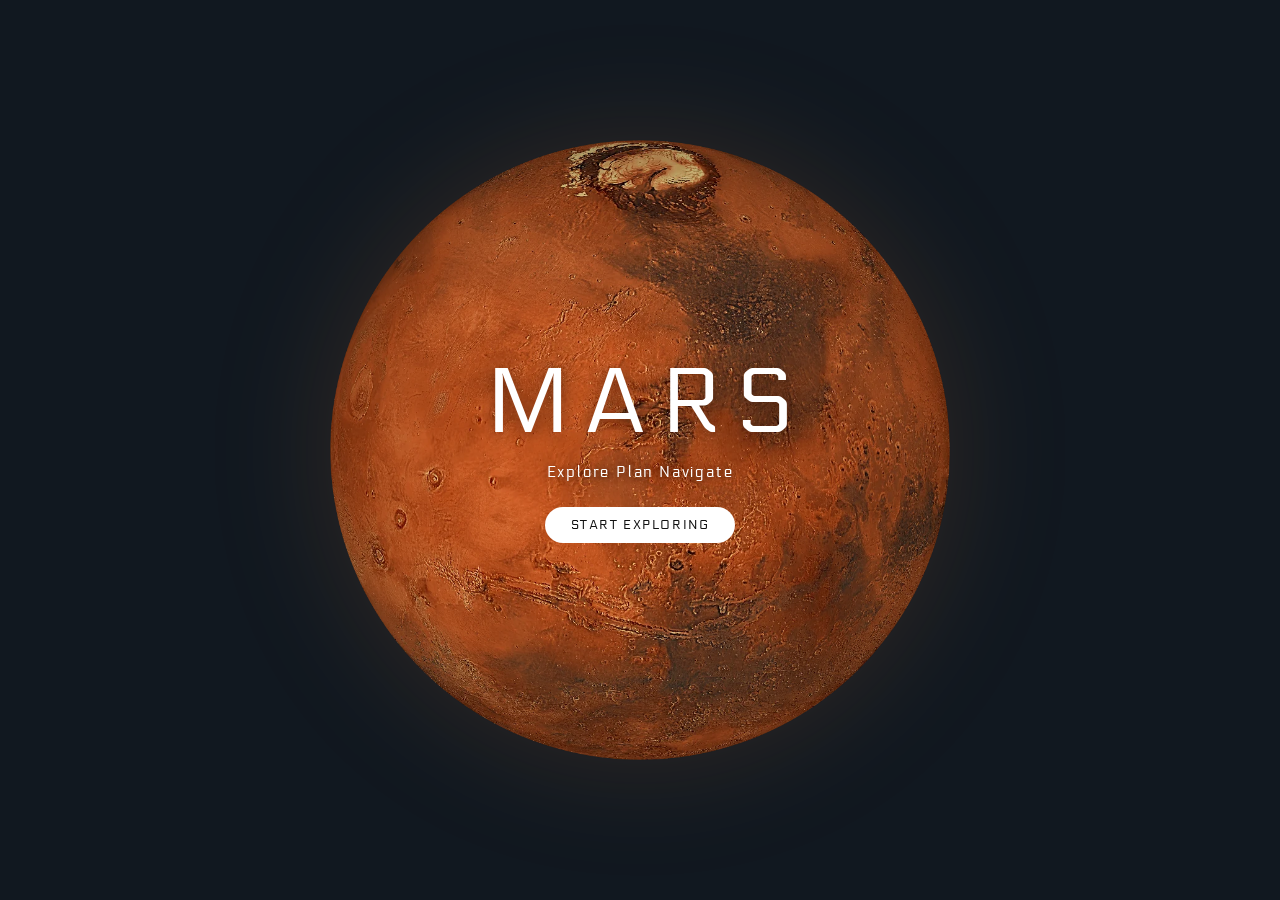
==== frontend/index.html @ 313f5d8d "Merge remote-tracking branch 'origin/main' into aisearch" ====
<!DOCTYPE html>
<html lang="en">
<head>
<meta charset="utf-8" />
<meta name="viewport" content="width=device-width, initial-scale=1" />
<title>Marswalk Planner</title>
<script>window.CESIUM_BASE_URL = "/vendor/Cesium/";</script>
<script src="/vendor/Cesium/Cesium.js"></script>
<script src="/weather_display.js"></script>
<script src="/weather_timeline.js"></script>
<script src="/wind_motion.js"></script>
<script src="/temperature_view.js"></script>
<script src="/mars_lighting.js"></script>
<script src="/mars_sky.js"></script>
<script src="/mars_visibility.js"></script>
<script src="/mars_moons.js"></script>
<script src="/mars_overview.js"></script>
<script src="/route_playback.js"></script>
<script src="/regional_terrain.js"></script>
<script src="/planner_layout.js"></script>
<script src="/game-launch.js" defer></script>
<script src="/juice.js" defer></script>
<script src="/declutter.js" defer></script>
<link href="/vendor/Cesium/Widgets/widgets.css" rel="stylesheet" />
<link href="/map_help.css" rel="stylesheet" />
<link href="/maps_ui.css" rel="stylesheet" />
<link href="/ui_polish.css" rel="stylesheet" />
<link href="/mascot.css" rel="stylesheet" />
<link rel="preconnect" href="https://fonts.googleapis.com" />
<link href="https://fonts.googleapis.com/css2?family=Electrolize&family=Inter:wght@200;300;400;500;600&display=swap" rel="stylesheet" />
<style>
  /* Designers: restyle freely. Everything visual lives in this file. */
  :root { --bg: rgba(18, 12, 10, 0.88); --fg: #f3e7dd; --accent: #e0703a; --muted: #b9a79a; }
  html, body { margin: 0; width: 100%; height: 100%; overflow: hidden; font-family: system-ui, sans-serif; background: #000; }
  body { display: grid; grid-template-columns: min(340px, 35vw) minmax(0, 1fr); }
  #map { grid-area: 1 / 2; min-width: 0; min-height: 0; overflow: hidden; position: relative; }
  #marsSun { position: absolute; top: 0; left: 0; z-index: 1; width: clamp(22px, 5vmin, 44px);
             aspect-ratio: 1; border-radius: 50%; pointer-events: none;
             background: radial-gradient(circle, #fffdf2 0 16%, #ffe5a9 21%, #ffb65b80 28%,
                                          #ee75432b 45%, #ba422a00 70%); }
  #panel { grid-area: 1 / 1; min-height: 0; overflow: auto;
           background: var(--bg); color: var(--fg); padding: 14px; font-size: 13px; z-index: 10; }
  h1 { font-size: 17px; margin: 0 0 8px; color: var(--accent); }
  h2 { font-size: 13px; margin: 14px 0 6px; color: var(--muted); text-transform: uppercase; letter-spacing: .05em; }
  label { display: block; margin: 6px 0 2px; }
  select, input[type=range], button { width: 100%; }
  button { margin-top: 6px; padding: 7px; border: 0; border-radius: 6px; background: var(--accent); color: white; cursor: pointer; }
  button.secondary { background: #4a3a33; }
  button.active { outline: 2px solid white; }
  .row { display: flex; gap: 6px; } .row > * { flex: 1; }
  #info, #explain, #warn, #findInfo { white-space: pre-wrap; line-height: 1.4; }
  input[type=text] { width: 100%; box-sizing: border-box; margin-top: 6px; padding: 7px 8px; border-radius: 6px;
                     border: 1px solid #6b5449; background: #2a1f1a; color: var(--fg); font: inherit; }
  input[type=text]:focus { outline: 2px solid var(--accent); border-color: transparent; }
  .row > button.find { flex: 0 0 64px; }
  #findInfo { margin-top: 4px; }
  #matches { margin: 6px 0 0; padding-left: 20px; }
  #matches li { margin: 6px 0; cursor: pointer; line-height: 1.35; }
  #matches li.sel { color: var(--accent); }
  #matches li .small { display: block; white-space: pre-wrap; }
  #warn { color: #ffb08a; }
  #legend { height: 10px; border-radius: 4px; margin-top: 4px; }
  .legend-ticks { display: flex; justify-content: space-between; margin: 3px 0 6px; color: var(--fg); }
  .legend-note, #legendText a { display: block; margin: 3px 0; }
  #legendText a { color: #b9daf0; }
  #layerStatus { color: #ffcaac; margin: 4px 0; }
  #layerStatus:empty, #mapDetail:empty { display: none; }
  #mapDetail { margin: 4px 0; }
  #mapOpacity:disabled { opacity: 0.45; }
  #timeline { margin-top: 12px; }
  #timeline input[type=number] { box-sizing: border-box; width: 100%; }
  #timelineReadout { display: block; margin-top: 8px; color: var(--fg); }
  #timelineMessage { margin: 4px 0; }
  #panel a { color: #b9daf0; }
  #weatherHover { position: absolute; z-index: 5; pointer-events: none; max-width: 210px;
                  padding: 7px 9px; background: #131520ed; color: #fff; font-size: 12px;
                  line-height: 1.45; white-space: pre-line; border: 1px solid #ffffff48; border-radius: 5px; }
  #routePlayback { position: absolute; z-index: 6; bottom: 34px; left: 14px; max-width: calc(100% - 28px);
                   background: var(--bg); color: var(--fg); border: 1px solid #6b5449; border-radius: 8px;
                   padding: 8px 10px; box-sizing: border-box; }
  #routePlayback button { margin: 0 0 4px; min-height: 32px; }
  #routePlayback button:disabled { opacity: .65; cursor: default; }
  #walkerStatus { max-width: 360px; }
  .small { color: var(--muted); font-size: 11px; }
  #routeHover { position: absolute; z-index: 6; pointer-events: none; max-width: 300px; padding: 7px 9px;
                background: #131520f0; color: #fff; font-size: 12px; line-height: 1.45;
                border: 1px solid #e0703a99; border-radius: 5px; }
  #routeHover .title { font-weight: 600; color: #ffb27f; }
  #routeHover .warn { color: #ff9a85; }
  @media (max-width: 600px) {
    body { grid-template-columns: minmax(0, 1fr); grid-template-rows: 55% minmax(0, 1fr); }
    #map { grid-area: 1 / 1; }
    #panel { grid-area: 2 / 1; }
  }

  /* Consumables readout — one block reused by every traveller */
  .cons { margin-top: 8px; }
  .cons-spec { color: var(--muted); font-size: 11px; line-height: 1.4; }
  .crow { margin-top: 9px; }
  .crow .top { display: flex; justify-content: space-between; gap: 8px; align-items: baseline; }
  .crow .nm { color: var(--fg); }
  .crow .val { color: var(--muted); font-variant-numeric: tabular-nums; white-space: nowrap; }
  .crow .val b { color: var(--fg); }
  .bar { height: 7px; border-radius: 4px; background: #3a2c25; overflow: hidden; margin-top: 5px; }
  .bar > i { display: block; height: 100%; border-radius: 4px; width: 0;
             background: linear-gradient(90deg, #8f4526, var(--accent)); transition: width .3s ease; }
  .crow.over .nm, .crow.over .val { color: #ff8f78; }
  .crow.over .bar > i { background: linear-gradient(90deg, #b03a2e, #ff6b52); }
  .cons .bar { position: relative; }
  .cons .bar > .tick { position: absolute; top: 0; bottom: 0; width: 2px; margin-left: -1px; background: var(--fg); opacity: .75; }
  .cons .crow .cons-spec { margin-top: 3px; }
  .cons-foot { display: flex; justify-content: space-between; align-items: center; gap: 8px;
               margin-top: 10px; color: var(--muted); font-size: 11px; }
  .chip { display: inline-block; padding: 2px 7px; border-radius: 999px; background: #4a3a33;
          color: var(--fg); font-size: 11px; white-space: nowrap; }
  .chip.over { background: #6d2b22; color: #ffd9cf; }

  /* Mission planner */
  label.check { display: flex; gap: 6px; align-items: center; } label.check input { width: auto; margin: 0; }
  details > summary { cursor: pointer; color: var(--muted); margin: 14px 0 6px; text-transform: uppercase;
                      font-size: 13px; letter-spacing: .05em; }
  #mResult h3 { font-size: 12px; margin: 12px 0 4px; color: var(--accent); }
  #mResult ul { margin: 2px 0; padding-left: 16px; } #mResult li { margin: 2px 0; }
  table.matrix { width: 100%; border-collapse: collapse; font-size: 11px; }
  table.matrix th, table.matrix td { padding: 3px 4px; border-bottom: 1px solid #3d2f29; text-align: center; }
  table.matrix td:first-child, table.matrix th:first-child { text-align: left; }
  table.matrix th.cand { cursor: pointer; } table.matrix .win { background: rgba(224, 112, 58, .22); }
  table.matrix .sel { outline: 1px solid var(--accent); outline-offset: -1px; }
  table.matrix tr.total td { font-weight: bold; border-bottom: 0; }
  .card { border: 1px solid #3d2f29; border-radius: 6px; padding: 6px 8px; margin: 6px 0; }
  .card summary { cursor: pointer; } .card.sel { border-color: var(--accent); }
  .chip.nasa { background: #2f5d8a; } .ok { color: #8fd18f; } .bad { color: #ff8a7a; }
  #mExplain { line-height: 1.45; white-space: pre-wrap; } #mCompare { white-space: pre-wrap; }
  details.ai { margin: 6px 0; }
  details.ai > summary { cursor: pointer; color: var(--muted); font-size: 11px; text-transform: none;
                         letter-spacing: 0; margin: 4px 0; }
  pre.thinking { max-height: 170px; overflow: auto; white-space: pre-wrap; margin: 4px 0 0; padding: 6px 8px;
                 font: 11px/1.4 ui-monospace, SFMono-Regular, Menlo, monospace; color: var(--muted);
                 background: #1d1512; border-radius: 6px; }
  pre.thinking.answer { color: var(--fg); }
  .live::after { content: " ▍"; animation: blink 1s steps(2) infinite; color: var(--accent); }
  @keyframes blink { 50% { opacity: 0; } }
  #murrayLayers label.check { margin: 3px 0; }
  #murrayLayers .murrayHead { margin: 10px 0 2px; text-transform: uppercase; letter-spacing: .08em; }
  #murrayLayers input[type="radio"] { accent-color: var(--accent); width: 14px; height: 14px; margin: 0 8px 0 0; } #panel a { color: var(--accent); }
  #infoLinks a { display: block; }
  .legendkey span { display: inline-block; width: 10px; height: 10px; border-radius: 2px; margin: 0 3px 0 8px; }

  /* ===== Design (Figma "mars - home page"): landing page + panel restyle. Overrides the styles above. ===== */
  :root { --bg: #1c1d22; --fg: #ebebeb; --accent: #f7943a; --muted: #8e9097; --line: #8e909766;
          --page: #131318; --navy: #111820;
          --ui-font: Electrolize, Inter, system-ui, sans-serif; }   /* the one font for all text */
  html, body { font-family: var(--ui-font); background: var(--page); }
  #panel { background: var(--bg); margin: 12px; padding: 18px 16px; border-radius: 14px;
           font-size: 12px; letter-spacing: .02em; }
  h1 { font-size: 12px; font-weight: 500; color: var(--fg); text-transform: uppercase; letter-spacing: .12em;
       margin: 6px 0 8px; }
  #status { padding-bottom: 12px; margin-bottom: 6px; border-bottom: 1px solid #d9d9d9; line-height: 1.35; }
  h2 { font-size: 12px; font-weight: 500; color: var(--fg); letter-spacing: .1em; margin: 18px 0 6px; }
  label { font-size: 10px; font-weight: 500; text-transform: uppercase; letter-spacing: .1em; color: var(--fg);
          margin: 10px 0 4px; }
  label.check { text-transform: none; letter-spacing: .03em; font-size: 11px; }
  .small { color: var(--muted); font-size: 10.5px; }
  select, input[type=text], input[type=number] {
    box-sizing: border-box; width: 100%; padding: 7px 34px 7px 12px; margin-top: 4px; font: inherit; font-size: 11.5px;
    letter-spacing: .04em; color: var(--fg); background-color: transparent; border: 1px solid var(--line);
    border-radius: 999px; appearance: none; -webkit-appearance: none; }
  input[type=text], input[type=number] { padding-right: 12px; }
  select { background-image: url("data:image/svg+xml,%3Csvg xmlns='http://www.w3.org/2000/svg' width='12' height='10' viewBox='0 0 12 10'%3E%3Cpath d='M1 1l5 8 5-8' fill='none' stroke='%23ebebeb' stroke-width='1.6'/%3E%3C/svg%3E");
           background-repeat: no-repeat; background-position: right 13px center; cursor: pointer; }
  select option, select optgroup { background: var(--bg); color: var(--fg); }
  select:focus, input[type=text]:focus, input[type=number]:focus { outline: none; border-color: var(--accent); }
  button { margin-top: 10px; padding: 9px 12px; border-radius: 7px; background: var(--accent); color: #fff;
           font: inherit; font-size: 11px; font-weight: 500; text-transform: uppercase; letter-spacing: .12em; }
  button:hover { filter: brightness(1.07); }
  button:disabled { opacity: .55; cursor: wait; }
  button.secondary { background: transparent; border: 1px solid var(--line); border-radius: 999px; color: var(--fg); }
  button.secondary:hover { border-color: var(--fg); }
  button.active { outline: 1px solid var(--accent); }
  input[type=range] { -webkit-appearance: none; appearance: none; height: 18px; background: transparent; margin: 6px 0 2px; }
  input[type=range]::-webkit-slider-runnable-track { height: 3px; background: #f2f2f2; border-radius: 2px; }
  input[type=range]::-moz-range-track { height: 3px; background: #f2f2f2; border-radius: 2px; }
  input[type=range]::-webkit-slider-thumb { -webkit-appearance: none; width: 15px; height: 15px; margin-top: -6px;
                                            border-radius: 50%; background: var(--accent); border: 0; }
  input[type=range]::-moz-range-thumb { width: 15px; height: 15px; border-radius: 50%; background: var(--accent); border: 0; }
  input[type=checkbox] { -webkit-appearance: none; appearance: none; width: 15px; height: 15px; flex: 0 0 15px;
                         border: 1.5px solid var(--accent); border-radius: 3px; background: transparent; cursor: pointer;
                         display: inline-grid; place-content: center; }
  input[type=checkbox]:checked { background: var(--accent); }
  input[type=checkbox]:checked::after { content: ""; width: 8px; height: 4px; border: 2px solid #fff; border-top: 0;
                                        border-right: 0; transform: translateY(-1px) rotate(-45deg); }
  details > summary { font-size: 11px; font-weight: 500; color: var(--fg); letter-spacing: .1em; }
  .card { border-color: #ffffff22; border-radius: 10px; } .card.sel { border-color: var(--accent); }
  table.matrix th, table.matrix td { border-bottom-color: #ffffff1a; }
  #mResult h3 { color: var(--accent); font-weight: 500; letter-spacing: .06em; }
  .chip { background: #ffffff1a; }
  #routeHover, #weatherHover { font-family: var(--ui-font); border-radius: 8px; }

  /* The map drawer replaces the older stacked mobile grid. Keep its map in
     the nonzero column when the viewport becomes narrow. */
  body.gm { grid-template-rows: minmax(0, 1fr); }
  body.gm #map { grid-area: 1 / 2; }
  #overviewBar { position: absolute; left: 14px; bottom: 38px; z-index: 4; display: flex;
    flex-wrap: wrap; align-items: center; gap: 8px; max-width: calc(100% - 84px); }
  #overviewToggle { width: auto; margin: 0; border-radius: 999px; padding: 8px 14px; }
  #overviewReadout { max-width: 360px; padding: 5px 8px; border-radius: 6px; color: var(--fg); background: var(--navy); }
  body.touring #overviewBar { display: none; }
  /* landing page */
  #landing { position: fixed; inset: 0; z-index: 1000; background: var(--navy); display: grid; place-items: center;
             transition: opacity .6s ease, visibility .6s; font-family: var(--ui-font); }
  #landing.gone { opacity: 0; visibility: hidden; }
  #landing .globe { position: relative; width: min(72vmin, 620px); aspect-ratio: 1; }
  #landing img { width: 100%; height: 100%; display: block; filter: drop-shadow(0 0 60px #f7943a22); }
  #landing .hero { position: absolute; inset: 0; display: flex; flex-direction: column; align-items: center;
                   justify-content: center; color: #fff; text-align: center; }
  #landing .title { font-family: var(--ui-font); font-size: clamp(44px, 11vmin, 92px); font-weight: 200; letter-spacing: .14em; line-height: 1;
                    margin-left: .14em; text-shadow: 0 2px 18px #0007; }
  #landing .sub { margin: 14px 0 26px; font-size: clamp(11px, 1.7vmin, 15px); letter-spacing: .12em;
                  text-shadow: 0 1px 8px #000a; }
  #landing button { width: auto; margin: 0; padding: 10px 26px; background: #fff; color: #111; border-radius: 999px;
                    font-size: clamp(10px, 1.5vmin, 13px); font-weight: 500; letter-spacing: .12em; }
  #landing button:hover { background: #ffe9d6; }
  /* Electrolize everywhere, also where other files set a font: the panel title, section headers, tour card,
     mascot speech and Play button (the section headers' "V" chevron keeps its own glyph font) */
  body #panel > h1, body #panel .panel-section > summary, body #panel #missionSettings > summary, body #sourcesButton,
  body #tourCard, body .helmut-bubble, body #playFab, body #playFab small { font-family: var(--ui-font); }
  /* form fields don't inherit the page font by default (the search bar, the assistant's message box) */
  input, textarea, select, button, body #marsSearch input { font-family: var(--ui-font); }
  /* a failed plan, on the map (top centre) */
  #planNotice { position: absolute; z-index: 41; top: 64px; left: 50%; transform: translateX(-50%); display: flex;
                align-items: center; gap: 10px; width: max-content; max-width: min(520px, calc(100% - 32px));
                box-sizing: border-box; padding: 9px 10px 9px 14px; border-radius: 10px; font-size: 12px; line-height: 1.35;
                background: #2a1714f0; border: 1px solid #ff6b4a66; color: var(--fg); box-shadow: 0 6px 22px #0006; }
  #planNotice[hidden] { display: none; }
  #planNotice > span { flex: 1 1 auto; min-width: 12em; }
  #planNotice button { width: auto; margin: 0; padding: 5px 10px; font-size: 10.5px; flex: none; }
  #planNotice .x { background: transparent; color: var(--muted); padding: 2px 6px; font-size: 16px; letter-spacing: 0; }
  /* loading progress for an area of Mars (top centre of the map) */
  #areaProgress { position: absolute; z-index: 40; top: 64px; left: 50%; transform: translateX(-50%);
                  width: min(420px, calc(100% - 32px)); box-sizing: border-box; padding: 9px 14px 11px;
                  background: #1c1d22e8; border: 1px solid #ffffff1f; border-radius: 10px; color: var(--fg);
                  font-size: 12px; letter-spacing: .03em; pointer-events: none; box-shadow: 0 6px 22px #0006; }
  #areaProgress[hidden] { display: none; }
  #areaProgress .text { margin-bottom: 7px; white-space: nowrap; overflow: hidden; text-overflow: ellipsis; }
  #areaProgress .track { position: relative; height: 6px; border-radius: 3px; background: #ffffff1f; overflow: hidden; }
  #areaProgress .fill { position: relative; height: 100%; width: 4%; border-radius: 3px; background: var(--accent);
                        transition: width .6s ease; overflow: hidden; }
  #areaProgress .fill::after { content: ""; position: absolute; inset: 0; animation: areaProgressShine 1.3s linear infinite;
                               background: linear-gradient(90deg, transparent, #ffffff66, transparent); }
  #areaProgress.background { padding: 7px 12px 9px; font-size: 11px; color: var(--muted); }
  #areaProgress.background .track { height: 4px; }
  @keyframes areaProgressShine { from { transform: translateX(-100%); } to { transform: translateX(100%); } }
  @media (prefers-reduced-motion: reduce) { #areaProgress .fill { transition: none; } #areaProgress .fill::after { animation: none; } }
  /* Advanced (technical) details: hidden until the A key is pressed */
  body:not(.adv-on) .adv, body:not(.adv-on) .adv-only { display: none !important; }
  .adv { color: var(--muted); }
  span.adv::before { content: " · "; }
  #advHint { margin-top: 18px; opacity: .7; }
  #advToast { position: fixed; left: 50%; bottom: 24px; transform: translateX(-50%); z-index: 50; background: var(--accent);
              color: #1c1d22; font-weight: 600; padding: 8px 16px; border-radius: 999px; font-size: 12px;
              transition: opacity .3s; pointer-events: none; }
  #advToast.hide { opacity: 0; }
  #areaStatus:empty { display: none; }
  ul.notes { list-style: none; padding-left: 0; } ul.notes li { cursor: pointer; margin: 3px 0; }
  ul.notes .dot { display: inline-block; width: 9px; height: 9px; border-radius: 50%; margin-right: 7px; border: 1px solid #fff; } #areaStatus { margin: -4px 0 12px; }
  #landing button:focus { outline: none; } #landing button:focus-visible { outline: 2px solid var(--accent); outline-offset: 3px; }

  /* Clear section handles, using the planner's existing Mars palette and typeface. */
  #panel > h1 { font-size: 20px; font-weight: 600; line-height: 1.3; letter-spacing: .08em;
                margin: 0 0 18px; padding: 13px 12px; border: 1px solid #79513a;
                border-left: 4px solid var(--accent); border-radius: 10px;
                background: linear-gradient(120deg, #483126, #2b2424); color: #fff0e3; }
  .panel-section > summary, #missionSettings > summary {
    box-sizing: border-box; display: flex; align-items: center; justify-content: space-between; gap: 12px;
    min-height: 48px; margin: 12px 0 8px; padding: 12px; list-style: none;
    font-size: 13px; font-weight: 600; line-height: 1.45; letter-spacing: .06em;
    color: #fff0e3; background: #493329; border: 1px solid #79513a; border-radius: 8px;
  }
  .panel-section > summary::-webkit-details-marker, #missionSettings > summary::-webkit-details-marker { display: none; }
  .panel-section > summary::after, #missionSettings > summary::after {
    content: "+"; flex: 0 0 18px; font-size: 22px; font-weight: 400; line-height: 1; text-align: center;
  }
  .panel-section[open] > summary::after, #missionSettings[open] > summary::after { content: "−"; }
  .panel-section[open] > summary, #missionSettings[open] > summary { background: #563a2b; border-color: var(--accent); }
  .panel-section > summary:hover, #missionSettings > summary:hover { background: #624431; }
  .panel-section > summary:focus-visible, #missionSettings > summary:focus-visible {
    outline: 2px solid var(--accent); outline-offset: 3px;
  }
  #panel > .panel-section[open] > summary { position: sticky; top: -18px; z-index: 2; }
</style>
</head>
<body>
<div id="landing" role="dialog" aria-label="Mars">
  <div class="globe">
    <img src="mars-disk.webp" alt="Mars, seen from space (NASA Viking colour mosaic)" />
    <div class="hero">
      <div class="title">MARS</div>
      <div class="sub">Explore Plan Navigate</div>
      <button id="startExploring" type="button">Start exploring</button>
    </div>
  </div>
</div>
<div id="map">
  <div id="marsSun" aria-hidden="true" hidden></div>
  <div id="overviewBar"><button id="overviewToggle" class="secondary" type="button" aria-pressed="false">Play overview</button><span id="overviewReadout" class="small"></span></div>
  <div id="weatherHover" aria-hidden="true" hidden></div>
  <div id="routePlayback" hidden>
    <button id="playRoute" type="button">Play route</button>
    <button id="walkerView" type="button" class="secondary" title="Stand on the ground at eye height along this route">Walker's view</button>
    <span id="walkerNav" hidden>
      <button id="walkerPrev" type="button" class="secondary" aria-label="Previous stop">◀ Back</button>
      <button id="walkerNext" type="button" class="secondary" aria-label="Next stop">Next ▶</button>
      <button id="walkerExit" type="button" class="secondary">Exit view</button>
    </span>
    <div class="small" id="routePlaybackStatus" role="status"></div>
    <div class="small" id="walkerStatus" role="status"></div>
  </div>
  <div id="routeHover" aria-hidden="true" hidden></div>
</div>
<div id="advToast" class="hide" aria-live="polite"></div>
<div id="panel">
  <h1>Mars Walk Planner</h1>
  <div class="small adv" id="status">Connecting to back end…</div>

  <label id="regionPicker">Region <select id="region" aria-describedby="regionHint"></select></label>
  <p class="small" id="regionHint">Choose a region to fly to its topographic map. Use 3D view or right-drag to explore its measured terrain.</p>
  <div class="small" id="areaStatus"></div>
  <button id="region3dView" class="secondary" type="button" hidden>View this region in 3D</button>

  <p class="small">Plan a mission, or open Mars global maps to explore. Click the map to inspect a point.</p>
  <div class="row">
    <button id="wholeMars" class="secondary" type="button">Whole Mars</button>
    <button id="zoomRegion" class="secondary" type="button">Zoom to region</button>
  </div>
  <label>Jump to a place <select id="jumpTo"><option value="">Famous places (Murray Lab CTX viewer list)…</option></select></label>

  <details id="missionSetup" class="panel-section" name="workspace" open>
    <summary>Plan a mission</summary>
    <p class="small">Describe what you want to visit. Choose a vehicle and priority, then plan.</p>
  <label for="goal">Goal</label>
  <input id="goal" type="text" placeholder="e.g. sample clay where water once flowed" autocomplete="off" />
  <div class="row">
    <label>Vehicle <select id="mVehicle"></select></label>
    <label>Priority <select id="mPriority"></select></label>
  </div>
  <label class="check"><input type="checkbox" id="greenOnly" /> Stick to green rover-verified tracks</label>
  <button id="runMission">Plan mission</button>
  <details id="manual" class="panel-section"><summary>Manual planning (one route)</summary>
  <h2>Conditions</h2>
  <label>Who is travelling <select id="vehicle"></select></label>
  <label>EVA budget (hours): <b id="budgetVal"></b></label>
  <input type="range" id="budget" min="1" max="12" step="0.5" value="4" />

  <h2>Plan a walk</h2>
  <div class="row">
    <button id="setBase" class="secondary">Set base</button>
    <button id="setTarget" class="secondary">Set target</button>
  </div>
  <label for="query">…or describe the target</label>
  <div class="row">
    <input id="query" type="text" placeholder="e.g. valley with clay" autocomplete="off" />
    <button id="find" class="find">Find</button>
  </div>
  <div id="findInfo" class="small"></div>
  <ol id="matches"></ol>
  <select id="targets"><option value="">…or pick a science target</option></select>
  <button id="plan">Plan route</button>
  <div id="warn"></div>
  <p class="small"><a id="gearLink" href="kit.html" target="_blank" rel="noopener">Gear for this route</a></p>

  <h2>Consumables</h2>
  <div id="consumes" class="cons small"></div>

  <div id="explain"></div>
  </details>
  </details>
  <div id="mStatus" class="small" role="status"></div>
  <details id="missionResults" class="panel-section" name="workspace" hidden>
    <summary>Mission results</summary>
    <div id="mResult"></div>
  </details>

  <details id="conditionsPanel" class="panel-section">
    <summary>Time, season &amp; lighting</summary>
    <p class="small">Shared by mission planning, weather layers and globe lighting.</p>
  <label for="ls">Season: <b id="lsVal"></b></label>
  <input type="range" id="ls" min="0" max="360" step="0.1" value="90" />
  <label for="hour">Local solar time: <b id="hourVal"></b></label>
  <input type="range" id="hour" min="0" max="24" step="0.25" value="11" />
  <label class="check"><input type="checkbox" id="globeLighting" checked aria-describedby="lightingNote" /> Sunlight and atmosphere</label>
  <div class="small" id="lightingNote">Move your mouse over the night side to reveal the map. The opening overview uses its UTC clock; editing these planning controls restores the selected region’s solar time.</div>
  <label class="check"><input type="checkbox" id="showStars" checked /> Star background</label>
  <details id="moonControls">
    <summary>Phobos &amp; Deimos</summary>
    <label class="check"><input type="checkbox" id="showMoons" checked /> Show Mars's moons</label>
    <button id="moonSystemView" type="button" class="secondary">Mars and moons</button>
    <div class="row"><button id="moonPhobos" type="button" class="secondary" disabled>View Phobos</button><button id="moonDeimos" type="button" class="secondary" disabled>View Deimos</button></div>
    <label for="moonDate">Moon time (UTC)</label>
    <input id="moonDate" type="datetime-local" step="1" min="1995-01-02T00:00:00" max="2049-12-30T23:59:59" required />
    <div class="row"><button id="moonApply" type="button" class="secondary">Set moon time</button><button id="moonNow" type="button" class="secondary">Now</button></div>
    <label for="moonSpeed">Orbit playback</label>
    <select id="moonSpeed"><option value="0">Paused</option><option value="1" selected>Real time (1×)</option><option value="60">60× faster</option><option value="600">600× faster</option><option value="3600">3,600× (one hour per second)</option></select>
    <div id="moonReadout" class="small"></div>
    <p class="small" id="moonSyncNote">Time/season edits match the nearest season to the moon UTC date and local solar time at the region center. Distances and sizes stay to scale.</p>
    <div id="moonStatus" class="small" role="status"></div>
    <button id="moonRetry" type="button" class="secondary">Retry moon data</button>
  </details>
  <label class="check"><input type="checkbox" id="showDustHaze" aria-describedby="dustHazeNote" /> Seasonal dust haze</label>
  <div class="small" id="dustHazeNote">Illustrative haze from seasonal dust data at the view center. It does not locate individual clouds or show live storms.</div>
  <div class="small" id="dustHazeStatus" role="status" hidden></div>
  </details>

  <details id="globalMaps" class="panel-section" name="workspace">
    <summary>Mars global maps</summary>
    <p class="small">Choose one planet-wide view. Add names, rover tracks and photo outlines below.</p>
    <label for="globalLayer">Map view (choose one)</label>
    <select id="globalLayer"><option value="">The planner's own map</option></select>
    <div id="terrainDisplayControls" hidden>
      <label for="terrainScale">Terrain height: <b id="terrainScaleValue">2.7× (enhanced)</b></label>
      <input id="terrainScale" type="range" min="1" max="8" step="0.1" value="2.7" aria-describedby="terrainScaleNote" />
      <div class="small" id="terrainScaleNote">Display exaggeration only. 1× shows true proportions; measured heights and planning calculations stay unchanged.</div>
      <div class="row"><button id="terrainAngledView" class="secondary" type="button">Angled terrain view</button>
        <button id="terrainTrueScale" class="secondary" type="button">True scale (1×)</button></div>
      <button id="terrainJezero" class="secondary" type="button">Explore Jezero in 3D</button>
      <button id="terrainReload" class="secondary" type="button">Reload terrain detail</button>
      <div class="small" id="terrainResolutionNote"></div>
      <div class="small" id="terrainLocationNote"></div>
      <div class="small" id="terrainStreamingStatus" role="status" hidden></div>
    </div>
  <div id="radiationControls" hidden>
    <label for="radiationSolar">Solar activity scenario</label>
    <select id="radiationSolar">
      <option value="400">Solar minimum (higher GCR)</option>
      <option value="700" selected>Intermediate solar activity</option>
      <option value="1000">Solar maximum (lower GCR)</option>
    </select>
    <label for="radiationScale">Color scale</label>
    <select id="radiationScale">
      <option value="spatial" selected>Show spatial differences</option>
      <option value="shared">Compare solar scenarios</option>
    </select>
    <div class="small">Fixed solar scenarios; season and hour change modeled atmospheric pressure.</div>
  </div>
  <button id="pauseWind" class="secondary" type="button" hidden>Pause wind motion</button>
  <details id="timeline" hidden aria-label="Weather timeline">
    <summary>Weather timeline</summary>
    <div class="small" id="timelineNote"></div>
    <div class="row">
      <label>Start sol <input id="startSol" type="number" step="1" required></label>
      <label>End sol <input id="endSol" type="number" step="1" required></label>
    </div>
    <button id="playTimeline" class="secondary" type="button">Play timeline</button>
    <!-- the season slider in the Mission section is the only one; weather_timeline.js still drives these -->
    <label id="timelineReadout" for="timelinePosition" style="display:none">Timeline position</label>
    <input id="timelinePosition" type="range" step="1" style="display:none">
    <div class="small" id="timelineMessage" role="status"></div>
  </details>
    <div id="murrayLayers"></div>
    <div class="small" id="murrayInfo" role="status"></div>
  </details>

  <details id="regionalMaps" class="panel-section" name="workspace">
    <summary>Regional map tools</summary>
    <p class="small">Inspect the selected area's terrain, minerals and route conditions.</p>
    <label for="regionalLayer">Regional data layer</label>
    <select id="regionalLayer"><option value="">No regional data layer</option></select>
  <h2>Sharp photos &amp; 3D terrain</h2>
  <p class="small">Photo boxes can overlay any map. Select Topographic map for measured 3D terrain, then right-drag to tilt. Zoom loads finer available survey tiles.</p>
  <div class="row">
    <button id="boxBtn" class="secondary" type="button">Box a sharp area</button>
    <button id="clearBox" class="secondary" type="button">Clear</button>
  </div>
  <div class="small" id="boxInfo">Click "Box a sharp area", then click two corners on the map.</div>
  <div class="small" id="sharpTerrainStatus" role="status" hidden></div>
  <button id="sharpTerrainRetry" class="secondary" type="button" hidden>Retry 3D terrain</button>
  <div id="sharpTerrainDisplayControls" hidden>
    <label for="sharpTerrainScale">Terrain height: <b id="sharpTerrainScaleValue">2.7× (enhanced)</b></label>
    <input id="sharpTerrainScale" type="range" min="1" max="8" step="0.1" value="2.7" aria-describedby="sharpTerrainScaleNote" />
    <div class="small" id="sharpTerrainScaleNote">Display exaggeration only. Measured heights and planning values stay unchanged.</div>
    <div class="row"><button id="sharpTerrainAngledView" class="secondary" type="button">Angled terrain view</button>
      <button id="sharpTerrainTrueScale" class="secondary" type="button">True scale (1×)</button></div>
    <div class="small" id="sharpTerrainResolutionNote"></div>
    <button id="sharpTerrainReload" class="secondary" type="button">Reload terrain detail</button>
    <div class="small" id="sharpTerrainStreamingStatus" role="status" hidden></div>
  </div>

  <label class="check"><input type="checkbox" id="showTracks" /> Show rover tracks</label>
  <div id="trackInfo" class="small"></div>

  </details>
  <select id="layer" hidden aria-label="Active analysis layer">
    <option value="">(none)</option>
    <option value="suitability">★ Mission suitability (safety + science + shielding)</option>
    <option value="imagery">CTX image (6 m, sharp)</option>
    <option value="slope">Slope</option>
    <option value="firmness">Ground firmness (thermal inertia + night IR)</option>
    <option value="thermal_inertia">Thermal inertia (THEMIS)</option>
    <option value="cost">Travel cost</option>
    <option value="illumination">Sunlight on slopes</option>
    <option value="temperature">Regional simulated surface temperature</option>
    <optgroup id="globalWeather" label="Global weather">
      <option value="global_temperature">Global simulated surface temperature</option>
      <option value="air_temperature">Near-surface air temperature</option>
      <option value="surface_pressure">Surface pressure</option>
      <option value="wind_speed">Near-surface wind speed</option>
      <option value="wind_direction">Near-surface wind arrows</option>
      <option value="dust_opacity">Atmospheric dust optical depth</option>
      <option value="radiation_dose">Radiation · modeled GCR effective dose</option>
    </optgroup>
    <option value="shelter">Minutes to shelter</option>
    <option value="elevation">Elevation (topography)</option>
    <option value="science">Science targets (CRISM minerals)</option>
    <option value="minerals">CRISM dominant mineral (class map)</option>
    <option value="air_column_vs_gale">Radiation shielding (air column)</option>
    <option value="albedo">Albedo (brightness)</option>
    <optgroup id="mineralLayers" label="Minerals (CRISM)"></optgroup>
  </select>

  <details id="mapKey" class="panel-section" hidden open>
    <summary>Map key &amp; opacity</summary>
  <div id="legend" hidden></div><div class="small" id="legendText"></div>
  <div id="mapDetail" class="small" role="status"></div>
  <label for="mapOpacity">Overlay opacity <output id="opacityValue" for="mapOpacity">100%</output></label>
  <input id="mapOpacity" type="range" min="0" max="100" value="100" step="5" disabled>
  <div class="small" id="layerStatus" role="status"></div>
  <button id="retryLayer" class="secondary" type="button" hidden>Retry layer</button>

  </details>

  <details id="pointDetails" class="panel-section" name="workspace">
    <summary>Inspect a map point</summary>
    <div id="info" class="small">Click the map to see what's there.</div>
  </details>
  <div id="advHint" class="small">Press A for technical details.</div>

  <button id="sourcesButton" class="secondary" type="button" aria-expanded="false" aria-controls="sourcesPanel">Sources &amp; model information</button>
  <div id="sourcesPanel" class="small" hidden>
    <h2>Data sources</h2>
    <p><a href="/api/moons/sources" target="_blank" rel="noopener">Mars moons: NASA models, JPL ephemerides and method</a>. NASA/JPL-Caltech texture colors are preserved. Model orientation and lighting are illustrative; this is not a moon-phase or eclipse predictor.</p>
    <p><a href="/api/weather/sources" target="_blank" rel="noopener">Weather data and source inventory</a></p>
    <p><a href="/api/radiation/method" target="_blank" rel="noopener">Radiation method, assumptions and sources</a></p>
    <p><a href="https://murray-lab.caltech.edu/CTX/V01/SceneView/MurrayLabCTXmosaic.html" target="_blank" rel="noopener">Murray Lab CTX viewer and global map catalogue</a></p>
    <p><a href="https://astrogeology.usgs.gov/search/map/mars_2020_science_investigation_ctx_dem_mosaic" target="_blank" rel="noopener">USGS / NASA-JPL Mars 2020 Jezero elevation survey (20 m)</a> · <a href="/api/terrain/jezero" target="_blank" rel="noopener">Local coverage and processing details</a></p>
    <p><a href="https://stac.astrogeology.usgs.gov/docs/data/mars/ctxdtms/" target="_blank" rel="noopener">USGS Mars CTX stereo elevation catalog</a> · <a href="https://hrscteam.dlr.de/public/data/regionaldtms.php" target="_blank" rel="noopener">ESA/DLR HRSC quadrangle elevation mosaics</a> · <a href="/api/terrain/detail" target="_blank" rel="noopener">Available terrain coverage and limitations</a></p>
    <p><a href="https://svs.gsfc.nasa.gov/3572/" target="_blank" rel="noopener">NASA Tycho/Hipparcos star atlas</a>, bundled with Cesium. Decorative orientation; not a sky-navigation chart. <a href="https://www-mars.lmd.jussieu.fr/mars/dust_scenarios/index.html" target="_blank" rel="noopener">LMD seasonal dust climatology</a> supplies optional illustrative haze, not observed clouds.</p>
    <div id="layerSources"></div>
    <h2>Global map credits</h2>
    <ul id="mapSources"></ul>
    <div id="missionSources"></div>
    <h2>Imagery at the clicked point</h2>
    <div id="pointSourceLocation">Click the map with photo tile grids or close-up photo footprints enabled to find image downloads.</div>
    <div id="infoLinks"></div>
  </div>
</div>

<script>
// ------------------------------------------------------------ settings ----
const API = "";                       // same server. If the front end is hosted elsewhere: "http://localhost:8000"
const ION_TOKEN = "";                 // optional: Cesium ion token for the Cesium Mars 3D tileset
const CESIUM_MARS_ASSET_ID = null;    // optional: asset id of "Cesium Mars" from your ion Asset Depot
// NASA Trek tiles are fetched through our back end (Trek does not allow direct browser access)
const TREK = API + "/tiles/Mars_Viking_MDIM21_ClrMosaic_global_232m";

if (!window.Cesium) {
  document.getElementById("status").textContent = "The globe renderer could not load. Refresh this page.";
  throw new Error("CesiumJS did not load");
}
const MARS = Cesium.Ellipsoid.MARS;
Cesium.Ellipsoid.default = MARS;
const $ = (id) => document.getElementById(id);
const plannerLayout = createPlannerLayout();

const marsTiles = new Cesium.UrlTemplateImageryProvider({
  url: TREK + "/{z}/{y}/{x}.jpg",
  tilingScheme: new Cesium.GeographicTilingScheme({ ellipsoid: MARS }),
  maximumLevel: 7, credit: "NASA/JPL Mars Trek, Viking MDIM 2.1",
});
marsTiles.errorEvent.addEventListener(error => { error.retry = false; });
const baseMap = Cesium.ImageryLayer.fromProviderAsync(
  Cesium.SingleTileImageryProvider.fromUrl("/viking-mdim.jpg", {
    ellipsoid: MARS, credit: "NASA/JPL Mars Trek, Viking MDIM 2.1",
  })
);
const viewer = new Cesium.Viewer("map", {
  globe: new Cesium.Globe(MARS),
  skyAtmosphere: new Cesium.SkyAtmosphere(MARS),
  skyBox: false,
  baseLayer: baseMap,
  baseLayerPicker: false, geocoder: false, timeline: false, animation: false,
  sceneModePicker: false, homeButton: false, navigationHelpButton: false, infoBox: false, selectionIndicator: false,
  useBrowserRecommendedResolution: false,   // high-DPI: see applyPixelRatio
});
const trekLayer = viewer.imageryLayers.addImageryProvider(marsTiles);
// Stream only visible tiles, refining the measured terrain and photos as they
// occupy more screen pixels. Height amplification is a labeled display setting;
// providers and planning calculations always retain the original measured values.
// High-DPI screens: by default Cesium draws at CSS-pixel resolution and the browser stretches the picture, so
// a Retina screen shows a soft map. Draw at the screen's real pixel density (capped at 2x to keep frame rates
// up), and load terrain and photos detailed enough for those pixels: Cesium measures tile detail in CSS pixels.
const MAX_PIXEL_RATIO = 2;
function applyPixelRatio() {
  const dpr = window.devicePixelRatio || 1, ratio = Math.min(MAX_PIXEL_RATIO, dpr);
  viewer.resolutionScale = ratio / dpr;
  viewer.scene.globe.maximumScreenSpaceError = 1 / Math.max(1, ratio);
}
applyPixelRatio();
// the ratio changes when the window moves to another screen or the page is zoomed
(function watchPixelRatio() {
  matchMedia(`(resolution: ${window.devicePixelRatio}dppx)`).addEventListener("change", () => {
    applyPixelRatio(); watchPixelRatio();
  }, { once: true });
})();
viewer.scene.globe.tileCacheSize = 256;
let terrainScale = 2.7;
viewer.scene.verticalExaggeration = terrainScale;
viewer.scene.verticalExaggerationRelativeHeight = 0;
const cameraControls = viewer.scene.screenSpaceCameraController;
cameraControls.tiltEventTypes = [Cesium.CameraEventType.RIGHT_DRAG, Cesium.CameraEventType.MIDDLE_DRAG,
  Cesium.CameraEventType.PINCH,
  { eventType: Cesium.CameraEventType.LEFT_DRAG, modifier: Cesium.KeyboardEventModifier.CTRL },
  { eventType: Cesium.CameraEventType.RIGHT_DRAG, modifier: Cesium.KeyboardEventModifier.CTRL }];
cameraControls.zoomEventTypes = [Cesium.CameraEventType.WHEEL, Cesium.CameraEventType.PINCH];
cameraControls.maximumTiltAngle = Math.PI / 2;
cameraControls.enableCollisionDetection = true;
cameraControls.enableTilt = false; // Only the topographic map permits an angled camera.
cameraControls.enableLook = false;
viewer.scene.canvas.addEventListener("contextmenu", event => event.preventDefault());
if (viewer.scene.sun) viewer.scene.sun.show = false;
if (viewer.scene.moon) viewer.scene.moon.show = false;
viewer.scene.backgroundColor = Cesium.Color.BLACK;
viewer.scene.globe.baseColor = Cesium.Color.fromCssColorString("#171b21");
const globeLighting = createMarsLighting(viewer, MARS, $("marsSun"));
let marsSky = null;
let marsOverview = null;
const routePlayback = createRoutePlayback({ viewer, ellipsoid: MARS, controls: {
  panel: $("routePlayback"), button: $("playRoute"), status: $("routePlaybackStatus"),
  walk: $("walkerView"), walkNav: $("walkerNav"), walkPrev: $("walkerPrev"), walkNext: $("walkerNext"),
  walkExit: $("walkerExit"), walkStatus: $("walkerStatus"),
  beforeWalk: async () => {
    if (!await selectTopographicMap(() => routePlayback.walking())) throw new Error("View changed.");
    const selected = murray.state.terrain;
    if (selected?.loading) await selected.loading;
    if (!topographicSelected() || viewer.terrainProvider === flatTerrain) throw new Error("Topographic terrain is unavailable.");
    return { provider: viewer.terrainProvider };
  },
} });
$("globeLighting").onchange = () => {
  globeLighting.setEnabled($("globeLighting").checked);
  marsSky?.refresh();
};
globeLighting.setEnabled($("globeLighting").checked);

// Black-and-white CTX photos inside a region. Explicitly drawn areas stay pinned
// until Clear; automatic regional previews can still fade out at globe distance.
let ctxLayer = null, boxEntity = null, sharpBox = null, sharpBoxPinned = false;
function syncSharpBoxOrder() {
  if (sharpBoxPinned && ctxLayer && viewer.imageryLayers.contains(ctxLayer)) {
    viewer.imageryLayers.raiseToTop(ctxLayer);
  }
}
function mapTileUrl(url) { return url.startsWith("/") ? API + url : url; }
// Later weather detail tiles must not cover a deliberately pinned photo area.
viewer.imageryLayers.layerAdded.addEventListener(() => queueMicrotask(syncSharpBoxOrder));
function setSharpBox(r, { persistent = false } = {}) { // degrees; east < west crosses the dateline
  if (r && sharpBoxPinned && !persistent) return; // region loads cannot replace the user's box
  if (ctxLayer) { viewer.imageryLayers.remove(ctxLayer, true); ctxLayer = null; }
  if (boxEntity) { viewer.entities.remove(boxEntity); boxEntity = null; }
  sharpBox = r;
  sharpBoxPinned = !!r && persistent;
  if (!r) { applyGlobalMap(); return; }
  const rect = Cesium.Rectangle.fromDegrees(r.west, r.south, r.east, r.north);
  // Murray Lab CTX photos, validated by our tile proxy and clipped to the box.
  const ctxDef = murray.defs.find((d) => d.id === "ctx");
  ctxLayer = viewer.imageryLayers.addImageryProvider(new Cesium.UrlTemplateImageryProvider({
    url: mapTileUrl(ctxDef ? ctxDef.url : "/murray/ctx/{z}/{y}/{x}"),
    tilingScheme: new Cesium.GeographicTilingScheme({ ellipsoid: MARS }),
    tileWidth: 512, tileHeight: 512, maximumLevel: ctxDef ? ctxDef.max_level : 12, rectangle: rect,
    credit: ctxDef ? ctxDef.credit : "Imagery: NASA, JPL, MSSS, Caltech/Murray Lab, Esri",
  }));                                              // above every background map...
  const sharpLayer = ctxLayer;
  sharpLayer.imageryProvider.errorEvent.addEventListener(error => {
    const current = ctxLayer === sharpLayer;
    error.retry = current && error.timesRetried === 0; // one bounded retry for a transient image failure
    if (current && sharpBoxPinned && !error.retry) $("boxInfo").textContent = "Some sharp-area photos could not load. Redraw the area to retry. Terrain remains available independently.";
  });
  for (const l of overlay) if (viewer.imageryLayers.contains(l)) viewer.imageryLayers.raiseToTop(l);   // ...below data
  boxEntity = viewer.entities.add({ polyline: {
    positions: Cesium.Cartesian3.fromDegreesArray([r.west, r.south, r.east, r.south, r.east, r.north,
      r.west, r.north, r.west, r.south], MARS),
    width: 1.5, material: Cesium.Color.ORANGE.withAlpha(0.8), clampToGround: true,
    arcType: Cesium.ArcType.RHUMB } });
  applyGlobalMap();
  fadePhoto();
  viewer.scene.requestRender();
}
const USE_GLOBAL_CTX = true;   // false = only the regional Jezero photo

// ------------------------------------------------- hi-res photo base ----
let photoLayer = null;
async function loadHiresPhoto(region) {
  const coll = tileset ? tileset.imageryLayers : viewer.imageryLayers;
  if (photoLayer) { coll.remove(photoLayer, true); photoLayer = null; }
  try {
    const m = await api(`/api/imagery/${region}`);
    if (!m.available) return;
    const provider = await Cesium.SingleTileImageryProvider.fromUrl(API + m.url, {
      rectangle: Cesium.Rectangle.fromDegrees(m.west, m.south, m.east, m.north) });
    photoLayer = new Cesium.ImageryLayer(provider);
    coll.add(photoLayer, 1);                      // just above the global Viking map, below data layers
    syncBasemapVisibility();
    fadePhoto();
    $("status").textContent += `  ·  photo: ${m.meters_per_px} m/px (${m.source})`;
  } catch (e) { console.warn("hi-res photo", e); }
}

// Automatic region previews fade with distance; a drawn box never fades away.
const PHOTO_FULL_KM = 120, PHOTO_HIDDEN_KM = 600;
function fadePhoto() {
  const km = viewer.camera.positionCartographic.height / 1000;
  const t = Math.max(0, Math.min(1, (PHOTO_HIDDEN_KM - km) / (PHOTO_HIDDEN_KM - PHOTO_FULL_KM)));
  if (photoLayer) photoLayer.alpha = t;
  const alpha = sharpBoxPinned ? 1 : t;
  if (ctxLayer && ctxLayer.alpha !== alpha) { ctxLayer.alpha = alpha; viewer.scene.requestRender(); }
}
viewer.camera.percentageChanged = 0.05;
viewer.camera.changed.addEventListener(fadePhoto);
viewer.camera.moveEnd.addEventListener(fadePhoto);

let tileset = null;
(async () => {
  if (ION_TOKEN && CESIUM_MARS_ASSET_ID) {
    Cesium.Ion.defaultAccessToken = ION_TOKEN;
    tileset = await Cesium.Cesium3DTileset.fromIonAssetId(CESIUM_MARS_ASSET_ID);
    viewer.scene.primitives.add(tileset);
    viewer.scene.globe.show = false;
  }
})();

// ---------------------------------------------------------------- state ----
let regions = [], current = null, overlay = [], mode = null;
let base = null, target = null, layerRequest = 0;
let layerLoad = null, displayedLayer = "";
let timeline = null, shownConditions = null, shownResponse = null;
let hoverPoint = null, hoverTimer, hoverLoad, hoverVersion = 0;
let windPaused = matchMedia("(prefers-reduced-motion: reduce)").matches;
let pointRequest = 0;
marsSky = createMarsSky({ viewer, ellipsoid: MARS, api: API,
  getConditions: conditions, getLocation: viewCenter,
  onStatus: text => {
    $("dustHazeStatus").textContent = text;
    $("dustHazeStatus").hidden = !text;
  },
});
$("showStars").onchange = () => marsSky.setStarsEnabled($("showStars").checked);
$("showDustHaze").onchange = () => marsSky.setDustEnabled($("showDustHaze").checked);
const marsMoons = createMarsMoons({ viewer, ellipsoid: MARS, api: API, controls: {
  enabled: $("showMoons"), date: $("moonDate"), speed: $("moonSpeed"), readout: $("moonReadout"), status: $("moonStatus"), syncNote: $("moonSyncNote"),
  system: $("moonSystemView"), phobos: $("moonPhobos"), deimos: $("moonDeimos"), apply: $("moonApply"), now: $("moonNow"), retry: $("moonRetry"),
} });
for (const id of ["region", "jumpTo", "globalLayer", "regionalLayer"]) $(id).addEventListener("change", () => marsMoons.stopTracking(), true);
$("wholeMars").addEventListener("click", () => marsMoons.stopTracking(), true);
const marks = viewer.entities;
// Map labels are drawn onto the 3D canvas, so they don't follow the page's CSS font. They use Electrolize too;
// labels drawn before the web font arrives are redrawn once it has (under a new font string, so Cesium doesn't
// reuse the fallback glyphs it already cached).
let mapFontName = "Electrolize, sans-serif", mapFontUsed = false;
function mapFont(px) { mapFontUsed = true; return `${px}px ${mapFontName}`; }
document.fonts.load("12px Electrolize").then(() => {
  if (!mapFontUsed || !document.fonts.check("12px Electrolize")) return;
  const old = mapFontName;
  mapFontName = "Electrolize, Inter, sans-serif";
  const now = Cesium.JulianDate.now();
  const redraw = entity => {
    const font = entity.label?.font?.getValue(now);
    if (typeof font === "string" && font.endsWith(old)) entity.label.font = font.replace(old, mapFontName);
  };
  viewer.entities.values.forEach(redraw);
  for (let i = 0; i < viewer.dataSources.length; i++) viewer.dataSources.get(i).entities.values.forEach(redraw);
  viewer.scene.requestRender();
}).catch(() => {});
const imageLayers = () => tileset ? tileset.imageryLayers : viewer.imageryLayers;
const mapOpacity = () => +$("mapOpacity").value / 100;
const temperatureView = createTemperatureView({
  viewer, ellipsoid: MARS, api, opacity: mapOpacity,
  current: () => displayedLayer === "global_temperature" && overlay.length
    ? { overview: overlay[0], conditions: shownConditions, collection: imageLayers() } : null,
  onChange: (state, step, range) => {
    if (displayedLayer !== "global_temperature") return;
    $("mapDetail").textContent = {
      overview: "0.5° overview · Zoom in for finer TES inputs",
      loading: "Loading finer TES inputs for this view…",
      detail: `${step}° TES detail · This view only`,
      unavailable: "Finer view unavailable · Showing the 0.5° overview",
    }[state];
    if (state !== "loading") {
      const response = state === "detail" ? { ...shownResponse, temperature_range: range, viewport: true } : shownResponse;
      weatherDisplay.renderLegend({ bar: $("legend"), text: $("legendText"), sources: $("layerSources"), name: displayedLayer, response });
      refreshHover();
    }
  },
});

$("mapOpacity").oninput = () => {
  const opacity = mapOpacity();
  $("opacityValue").textContent = $("mapOpacity").value + "%";
  for (const layer of overlay) layer.alpha = opacity;
  temperatureView.setOpacity(opacity);
  const wind = $("map").querySelector(".wind-motion");
  if (wind) wind.style.opacity = opacity;
};
const SPECS = {};        // vehicle -> limits, filled from /api/regions
let lastPlan = null;     // stats from the last plan; null = nothing current to show
let replanHint = "";
let planRequest = 0, planBusy = false;

function conditions() {
  return { region: regionId(), vehicle: $("vehicle").value || "astronaut", local_hour: +$("hour").value,
           ls: +$("ls").value, budget_hours: +$("budget").value,
           radiation_solar_mv: Number($("radiationSolar").value),
           radiation_spatial_contrast: $("radiationScale").value === "spatial" };
}
let seasonCalendar = null;                        // {sols, ls}: one Mars year, sol by sol (from /api/weather/calendar)
function solForLs(ls) {
  if (!seasonCalendar) return null;
  let best = 0;
  seasonCalendar.ls.forEach((v, i) => { if (Math.abs(v - ls) < Math.abs(seasonCalendar.ls[best] - ls)) best = i; });
  return seasonCalendar.sols[best];
}
function labels() {
  const h = +$("hour").value;
  $("hourVal").textContent = `${Math.floor(h)}:${String(Math.round((h % 1) * 60)).padStart(2, "0")}`;
  const ls = +$("ls").value;                        // plain season name; the exact solar longitude in advanced mode
  $("lsVal").replaceChildren(document.createTextNode(
    ["northern spring", "northern summer", "northern autumn", "northern winter"][Math.min(3, Math.floor(ls / 90))] +
    (ls >= 180 && ls < 330 ? " (dust-storm season)" : "") + (solForLs(ls) != null ? ` · sol ${solForLs(ls)}` : "")),
    el("span", { className: "adv", textContent: `Ls ${ls}°` }));
  $("budgetVal").textContent = $("budget").value;
  syncGlobeLighting();
}
function syncGlobeLighting() {
  if (marsMoons.planningLinked()) syncPlanningMoons();
  if (marsOverview?.controlsLighting()) return;
  globeLighting.update(+$("hour").value, +$("ls").value, planningLongitude());
  marsSky?.refresh();
}
function planningLongitude() {
  const rectangle = current?.rect;
  return rectangle ? Cesium.Math.toDegrees(Cesium.Rectangle.center(
    Cesium.Rectangle.fromDegrees(rectangle.west, rectangle.south, rectangle.east, rectangle.north)
  ).longitude) : 0;
}
function syncPlanningMoons() {
  marsMoons.syncPlanning({ hour: +$("hour").value, ls: +$("ls").value, longitude: planningLongitude() });
}

// Busy = something the user started is still running. The idle globe spin (mars_overview.js) waits until
// nothing is: no server call, camera move, plan, AI text, loading area or layer, assistant reply, route
// playback, Walker's view or open help.
let serverCalls = 0, cameraMoving = false;
viewer.camera.moveStart.addEventListener(() => { cameraMoving = true; });
viewer.camera.moveEnd.addEventListener(() => { cameraMoving = false; });
function plannerBusy() {
  return serverCalls > 0 || cameraMoving || $("runMission").disabled ||
    !!(mission?.explain_ai?.live || mission?.annot_ai?.live) ||
    !!($("areaProgress") && !$("areaProgress").hidden) || /^Loading/.test($("layerStatus").textContent) ||
    !!document.querySelector("#gmChat .msg.wait") || $("playRoute").textContent === "Pause" ||
    routePlayback.walking() || !!document.querySelector("dialog[open]");
}
async function api(path, body, signal) {
  const options = body ? { method: "POST", headers: { "Content-Type": "application/json" },
                           body: JSON.stringify(body), signal } : { signal };
  serverCalls++;
  try {
    const r = await fetch(API + path, options);
    if (!r.ok) {
      const error = await r.json().catch(() => ({}));
      throw new Error(typeof error.detail === "string" ? error.detail : `Request failed (${r.status}).`);
    }
    return await r.json();
  } finally { serverCalls--; }
}

// -------------------------------------------------------------- overlays ----
async function showImage(dataUrl, rect, request = layerRequest, isCurrent = () => true) {
  const provider = await Cesium.SingleTileImageryProvider.fromUrl(dataUrl, {
    ellipsoid: MARS,
    rectangle: Cesium.Rectangle.fromDegrees(rect.west, rect.south, rect.east, rect.north) });
  if (request !== layerRequest || !isCurrent()) return false;
  clearOverlay();
  const layer = new Cesium.ImageryLayer(provider);
  layer.alpha = mapOpacity();
  imageLayers().add(layer);
  overlay.push(layer);
  $("mapOpacity").disabled = false;
  return true;
}
function clearOverlay() {
  temperatureView.clear();
  for (const l of overlay) imageLayers().remove(l, true);
  overlay = [];
  displayedLayer = "";
  shownConditions = null;
  shownResponse = null;
  $("mapOpacity").disabled = true;
  $("mapDetail").textContent = "";
  updateRadiationControl();
}

async function showAnalysisOverlay({ image, rect, name, label, requestAtStart, isCurrent }) {
  if (requestAtStart !== layerRequest || !isCurrent()) return false;
  const request = ++layerRequest;
  layerLoad?.abort();
  $("layer").value = "";
  plannerLayout.resetGlobalMap();
  applyGlobalMap();
  wasGlobal = false;
  timeline?.setEnabled(false);
  clearOverlay();
  windMotion.stop();
  updateWindControl();
  hideHover();
  $("layerStatus").textContent = "";
  $("retryLayer").hidden = true;
  weatherDisplay.renderLegend({ bar: $("legend"), text: $("legendText"), sources: $("layerSources") });
  if (!await showImage(image, rect, request, isCurrent)) return false;
  displayedLayer = name;
  $("legendText").textContent = label;
  return true;
}

function updateRadiationControl() {
  plannerLayout.syncLayers();
  $("radiationControls").hidden = $("layer").value !== "radiation_dose";
}

async function refreshLayer() {
  const request = ++layerRequest;
  const name = $("layer").value;
  updateRadiationControl();
  layerLoad?.abort();
  $("layerStatus").textContent = "";
  $("retryLayer").hidden = true;
  const guide = { bar: $("legend"), text: $("legendText"), sources: $("layerSources"), name };
  if (name !== displayedLayer || !name) {
    clearOverlay();
    windMotion.stop();
    updateWindControl();
    refreshHover();
    weatherDisplay.renderLegend(guide);
  }
  if (!name) return false;
  if (current?.planningReady === false && !globalLayerSelected()) {
    clearOverlay();
    $("layerStatus").textContent = "Regional planning data is still unavailable here. The topographic map is ready to explore.";
    return false;
  }
  if (anywhere() && !globalLayerSelected()) {       // area maps show the place in the middle of the map
    try {
      await ensureArea(viewCenter(), t => { if (request === layerRequest) setMsg($("layerStatus"), t); });
    } catch (e) {
      if (request === layerRequest) $("layerStatus").textContent = e.message;
      return false;
    }
    if (request !== layerRequest) return false;
  }
  const load = new AbortController();
  layerLoad = load;
  $("layerStatus").textContent = "Loading layer…";
  try {
    const snapshot = conditions();
    const response = await api(`/api/layer/${name}`, snapshot, load.signal);
    if (request !== layerRequest || !await showImage(response.image, response.rect, request)) return false;
    let animated = false;
    if (response.wind_field) {
      animated = windMotion.start({ viewer, container: $("map"), vectors: response.wind_field });
      if (animated) {
        windMotion.setPaused(windPaused);
        $("map").querySelector(".wind-motion").style.opacity = mapOpacity();
      }
    }
    if (!animated && response.wind_vectors) {
      const fallback = await weatherDisplay.renderWind(response);
      if (request !== layerRequest || !await showImage(fallback, response.rect, request)) return false;
    }
    displayedLayer = name;
    shownConditions = snapshot;
    shownResponse = response;
    updateWindControl(animated);
    weatherDisplay.renderLegend({ ...guide, response });
    if (name === "global_temperature") {
      $("mapDetail").textContent = "0.5° overview · Zoom in for finer TES inputs";
      temperatureView.refresh();
    } else if (response.grid_step_deg) {
      $("mapDetail").textContent = `${response.grid_step_deg}° data grid` +
        (response.weather ? " · Zoom magnifies this grid" : "");
    }
    $("layerStatus").textContent = "";
    refreshHover();
    return true;
  } catch (error) {
    if (request !== layerRequest || error.name === "AbortError") return false;
    clearOverlay();
    windMotion.stop();
    updateWindControl();
    refreshHover();
    weatherDisplay.renderLegend(guide);
    $("layerStatus").textContent = `Layer could not load. ${error.message}`;
    $("retryLayer").hidden = false;
    return false;
  }
}
$("retryLayer").onclick = refreshLayer;
["radiationSolar", "radiationScale"].forEach(id => $(id).onchange = () => {
  if ($("layer").value !== "radiation_dose") return;
  timeline?.stop();
  refreshLayer();
});
function updateWindControl(available = false) {
  $("pauseWind").hidden = !available;
  $("pauseWind").textContent = windPaused ? "Resume wind motion" : "Pause wind motion";
}
$("pauseWind").onclick = () => {
  windPaused = !windPaused;
  windMotion.setPaused(windPaused);
  updateWindControl(true);
};

// --------------------------------------------------------------- picking ----
function pickLatLon(pos) {
  const cart = (tileset && viewer.scene.pickPositionSupported && viewer.scene.pickPosition(pos))
            || (murrayOn("terrain") && viewer.scene.globe.pick(viewer.camera.getPickRay(pos), viewer.scene))
            || viewer.camera.pickEllipsoid(pos, MARS);
  if (!cart) return null;
  const c = Cesium.Cartographic.fromCartesian(cart, MARS);
  return { lat: Cesium.Math.toDegrees(c.latitude), lon: Cesium.Math.toDegrees(c.longitude) };
}

function pointLabel({lat, lon}) {
  return `${Math.abs(lat).toFixed(2)}° ${lat < 0 ? "S" : "N"}, ${Math.abs(lon).toFixed(2)}° ${lon < 0 ? "W" : "E"}`;
}
const hoverLayers = new Set(["temperature", "global_temperature", "openmars_surface_temperature", "air_temperature", "surface_pressure",
                              "wind_speed", "wind_direction", "dust_opacity", "radiation_dose"]);
function paintHover(point, detail = "") {
  const tip = $("weatherHover");
  tip.replaceChildren(document.createTextNode(pointLabel(point)));
  if (detail) {
    const value = document.createElement("div");
    value.textContent = detail;
    tip.append(value);
  }
  tip.hidden = false;
  const map = $("map");
  tip.style.left = Math.max(0, Math.min(point.x + 13, map.clientWidth - tip.offsetWidth - 5)) + "px";
  tip.style.top = Math.max(0, Math.min(point.y + 14, map.clientHeight - tip.offsetHeight - 5)) + "px";
}
function refreshHover() {
  ++hoverVersion;
  clearTimeout(hoverTimer);
  hoverTimer = undefined;
  hoverLoad?.abort();
  hoverLoad = null;
  if (hoverPoint) {
    hoverPoint.detail = undefined;
    paintHover(hoverPoint);
    queueHover();
  }
}
function hoverCell(point, layer) {
  const step = layer === "global_temperature" ? temperatureView.stepAt(point) ?? 0.5
    : layer === "temperature" ? 0.5 : 5;
  return `${step}:${Math.floor((90 - point.lat) / step)}:${Math.floor(((point.lon + 180) % 360) / step)}`;
}
function samplePoint(layer, snapshot, point, signal) {
  return api(`/api/layer/${layer}/sample`, {
    ...snapshot, lat: point.lat, lon: point.lon, detail: layer === "global_temperature" && !!temperatureView.stepAt(point),
  }, signal);
}
function sampleLabel(sample) {
  if (sample.model_label && sample.unit === "µSv/h") {
    const lines = [sample.value === null ? `Radiation: N/A${sample.reason ? " · " + sample.reason : ""}`
      : `Estimated GCR effective dose: ${sample.value} µSv/h`];
    if (Number.isFinite(sample.pressure_pa)) lines.push(`Pressure: ${sample.pressure_pa} Pa`);
    lines.push(Number.isFinite(sample.dust_opacity)
      ? `Dust τ: ${sample.dust_opacity} (context only)` : "Dust τ: N/A (context only)");
    return lines.join("\n");
  }
  const value = sample.value === null ? "unavailable" : `${sample.value} ${sample.unit}`;
  const direction = sample.toward_deg === undefined ? "" : ` · toward ${sample.toward_deg}°`;
  return `${sample.label} ${value}${direction}`;
}
function queueHover() {
  if (hoverTimer || hoverLoad || !hoverPoint || !shownConditions || !hoverLayers.has(displayedLayer)) return;
  hoverTimer = setTimeout(async () => {
    hoverTimer = undefined;
    if (!hoverPoint) return;
    const point = hoverPoint, snapshot = shownConditions, layer = displayedLayer, version = hoverVersion;
    const pending = new AbortController();
    hoverLoad = pending;
    try {
      const sample = await samplePoint(layer, snapshot, point, pending.signal);
      if (!hoverPoint || version !== hoverVersion || layer !== displayedLayer || snapshot !== shownConditions) return;
      if (hoverCell(point, layer) !== hoverCell(hoverPoint, layer)) {
        hoverLoad = null;
        queueHover();
        return;
      }
      hoverPoint.detail = sampleLabel(sample);
      paintHover(hoverPoint, hoverPoint.detail);
    } catch (error) {
      if (error.name !== "AbortError" && version === hoverVersion && hoverPoint) {
        paintHover(hoverPoint, "Value could not load");
      }
    } finally {
      if (hoverLoad === pending) hoverLoad = null;
    }
  }, 115);
}
function hideHover() {
  hoverPoint = null;
  $("weatherHover").hidden = true;
  refreshHover();
}
$("map").addEventListener("pointerleave", hideHover);
viewer.scene.canvas.addEventListener("pointermove", event => {
  if (event.pointerType === "touch" || event.buttons) { hideHover(); return; }
  const bounds = viewer.scene.canvas.getBoundingClientRect();
  const x = event.clientX - bounds.left, y = event.clientY - bounds.top;
  const location = pickLatLon(new Cesium.Cartesian2(x, y));
  if (!location) { hideHover(); return; }
  const previous = hoverPoint;
  hoverPoint = { ...location, x, y };
  if (previous && hoverCell(previous, displayedLayer) === hoverCell(hoverPoint, displayedLayer)) {
    hoverPoint.detail = previous.detail;
  }
  paintHover(hoverPoint, hoverPoint.detail);
  if (!hoverPoint.detail) queueHover();
});
function pin(id, p, color, text) {
  marks.removeById(id);
  marks.add({ id, position: Cesium.Cartesian3.fromDegrees(p.lon, p.lat, 0, MARS),
    point: { pixelSize: 12, color, outlineColor: Cesium.Color.WHITE, outlineWidth: 2,
             heightReference: Cesium.HeightReference.CLAMP_TO_GROUND, disableDepthTestDistance: 1e9 },
    label: { text, font: mapFont(13), pixelOffset: new Cesium.Cartesian2(0, -20),
             heightReference: Cesium.HeightReference.CLAMP_TO_GROUND, disableDepthTestDistance: 1e9 } });
}

new Cesium.ScreenSpaceEventHandler(viewer.scene.canvas).setInputAction(async (e) => {
  const p = pickLatLon(e.position); if (!p) return;
  const request = ++pointRequest;
  if (mode === "box1") { boxCorner = p; mode = "box2"; $("boxInfo").textContent = "Now click the opposite corner."; return; }
  if (mode === "box2") {
    const b = sharpRectangle(boxCorner, p);
    if (!b) { $("boxInfo").textContent = "Choose an opposite corner with a different latitude and longitude."; return; }
    mode = null; $("boxBtn").classList.remove("active");
    boxCorner = null;
    setSharpBox(b, { persistent: true });
    $("boxInfo").textContent = `Pinned area: ${((b.east - b.west + 360) % 360).toFixed(2)}° × ${(b.north - b.south).toFixed(2)}°. ` +
      "Photos stay visible at any zoom. Select Topographic map for 3D terrain and right-drag to tilt. Clear removes the photo overlay.";
    return;
  }
  if (!mode) {
    $("pointDetails").open = true;
    $("infoLinks").replaceChildren();
    $("pointSourceLocation").textContent = pointLabel(p);
  }
  if (!mode && shownConditions && hoverLayers.has(displayedLayer)) {
    const layer = displayedLayer, snapshot = shownConditions;
    $("info").textContent = pointLabel(p);
    try {
      const sample = await samplePoint(layer, snapshot, p);
      if (request !== pointRequest || snapshot !== shownConditions) return;
      $("info").textContent = `${pointLabel(p)}\n${sampleLabel(sample)}\nData grid ${sample.grid_step_deg}° · ${snapshot.local_hour} h local solar time · ${snapshot.ls}° Ls`;
    } catch (err) {
      if (request === pointRequest) setMsg($("info"), err.message, `${pointLabel(p)}: `);
    }
    return;
  }
  if (mode === "base")   { base = p;   pin("base", p, Cesium.Color.DODGERBLUE, "Base"); invalidatePlan(); }
  if (mode === "target") { target = p; pin("target", p, Cesium.Color.ORANGE, "Target"); invalidatePlan(); }
  mode = null; $("setBase").classList.remove("active"); $("setTarget").classList.remove("active");
  try {
    const px = await api(`/api/pixel?lat=${p.lat}&lon=${p.lon}&region=${regionId()}`);
    if (request !== pointRequest) return;
    const lines = Object.entries(px.values).map(([k, v]) => `${k.padEnd(13)} ${v ?? "no data"}`);
    const minerals = px.minerals && px.minerals.length ? `minerals: ${px.minerals.join("; ")}\n` : "";
    const info = $("info"), row = (t, cls = "") => info.append(el("div", { textContent: t, className: cls }));
    const v = px.values;
    info.replaceChildren();
    row(pointLabel(p));
    if (px.ground) row(`Ground: ${px.ground.replace(/^TI \d+:\s*/, "").replace(" - ", ", ")}`);
    if (px.minerals && px.minerals.length) row(`Minerals: ${px.minerals.map((m) => m.split(/ \(|: /)[0] +
      (/strong/.test(m) ? " (strong)" : /clear/.test(m) ? "" : /weak/.test(m) ? " (weak)" : "")).join(", ")}`);
    if (v.elevation != null) row(`Height: ${Math.round(v.elevation).toLocaleString()} m`);
    if (v.slope != null) row(`Slope: ${Math.round(v.slope)}°`);
    const tech = el("div", { className: "adv" }); tech.style.whiteSpace = "pre-wrap"; tech.style.marginTop = "6px";
    info.append(tech);
    tech.textContent = `${pointLabel(p)}` +
      (px.source === "global" ? "  (live lookup)\n" : `  (${px.source} map)\n`) +
      (px.ground ? `ground: ${px.ground}\n` : "") + minerals + (px.notes || []).map((n) => "• " + n + "\n").join("") +
      `confidence: ${px.confidence}\n\n` + lines.join("\n");
    murrayPointLinks(p, request);
  } catch (err) { if (request === pointRequest) setMsg($("info"), err.message, `${pointLabel(p)}: `); }
}, Cesium.ScreenSpaceEventType.LEFT_CLICK);

let boxCorner = null;
function sharpRectangle(a, b) {
  const west = Math.min(a.lon, b.lon), east = Math.max(a.lon, b.lon);
  const south = Math.min(a.lat, b.lat), north = Math.max(a.lat, b.lat);
  if (north - south < 1e-7 || Math.min(east - west, 360 - (east - west)) < 1e-7) return null;
  return east - west > 180 ? { west: east, east: west, south, north } : { west, east, south, north };
}
$("boxBtn").onclick = () => { mode = "box1"; $("boxBtn").classList.add("active");
  $("boxInfo").textContent = "Click the first corner of the area."; };
$("clearBox").onclick = () => {
  if (mode === "box1" || mode === "box2") mode = null;
  boxCorner = null; $("boxBtn").classList.remove("active");
  setSharpBox(null); $("boxInfo").textContent = "Sharp area cleared. The selected global map stays on.";
};
$("setBase").onclick = () => { mode = "base"; $("setBase").classList.add("active"); };
$("setTarget").onclick = () => { mode = "target"; $("setTarget").classList.add("active"); };
$("gearLink").onclick = () => {
  const q = new URLSearchParams({ archetype: "traverse", region: regionId(), vehicle: $("vehicle").value || "astronaut" });
  if (base) q.set("base", `${base.lat},${base.lon}`);
  if (target) q.set("target", `${target.lat},${target.lon}`);
  $("gearLink").href = "kit.html?" + q;
};
$("targets").onchange = () => {
  const t = current?.targets[+$("targets").value]; if (!t) return;
  target = { lat: t.lat, lon: t.lon }; pin("target", target, Cesium.Color.ORANGE, t.name);
  invalidatePlan();
};

// ----------------------------------------------------------- text search ----
let matches = [], lastQuery = "", findRequest = 0;
function clearMatches() {
  matches.forEach((_, i) => marks.removeById(`match${i}`));
  matches = []; $("matches").innerHTML = "";
}
function viewCenter() {                     // where the user is looking; equal matches closer to it win
  const c = viewer.scene.canvas;
  return pickLatLon(new Cesium.Cartesian2(c.clientWidth / 2, c.clientHeight / 2));
}
function chooseMatch(i, fly = true) {
  const m = matches[i]; if (!m) return;
  target = { lat: m.lat, lon: m.lon };
  invalidatePlan();
  pin("target", target, Cesium.Color.ORANGE, lastQuery.length > 28 ? lastQuery.slice(0, 27) + "…" : lastQuery);
  [...$("matches").children].forEach((li, j) => li.classList.toggle("sel", j === i));
  $("targets").value = "";
  if (fly) viewer.camera.flyTo({ destination: Cesium.Cartesian3.fromDegrees(m.lon, m.lat, 30000, MARS) });
}
async function findTarget() {
  if (current?.planningReady === false) { $("findInfo").textContent = "Wait for this region's planning data to load, or choose a ready region."; return; }
  const query = $("query").value.trim();
  if (!query) { $("findInfo").textContent = "Type what you are looking for, e.g. valley with clay."; return; }
  const id = ++findRequest;
  const requestAtStart = layerRequest;
  const isCurrent = () => id === findRequest;
  $("findInfo").textContent = "Searching…"; clearMatches();
  try {
    if (anywhere()) await ensureArea(viewCenter(), (t) => { if (isCurrent()) setMsg($("findInfo"), t); });
    if (!isCurrent()) return;
    const res = await api("/api/find", { ...conditions(), query, base, focus: viewCenter() });
    if (!isCurrent()) return;
    const heatmapShown = await showAnalysisOverlay({
      image: res.heatmap, rect: res.rect, name: "search",
      label: "Brighter areas match the target description more closely.", requestAtStart, isCurrent
    });
    if (!isCurrent()) return;
    lastQuery = query;
    const lines = [`Looking for: ${res.criteria.join(" + ")}` + (res.parser === "ai" ? ` (read by ${res.model})` : "")];
    if (res.not_understood.length) lines.push(`Not understood: ${res.not_understood.join(", ")}`);
    lines.push(...res.notes);
    lines.push(res.matches.length ? "Click a result to make it the target, then Plan route."
                                  : "No passable place matches. Try fewer words.");
    $("findInfo").textContent = lines.join("\n");
    matches = res.matches;
    matches.forEach((m, i) => {
      marks.add({ id: `match${i}`, position: Cesium.Cartesian3.fromDegrees(m.lon, m.lat, 0, MARS),
        point: { pixelSize: 8, color: Cesium.Color.GOLD, outlineColor: Cesium.Color.BLACK, outlineWidth: 1,
                 heightReference: Cesium.HeightReference.CLAMP_TO_GROUND, disableDepthTestDistance: 1e9 },
        label: { text: String(i + 1), font: mapFont(12), pixelOffset: new Cesium.Cartesian2(10, -10),
                 heightReference: Cesium.HeightReference.CLAMP_TO_GROUND, disableDepthTestDistance: 1e9 } });
      const li = document.createElement("li");
      li.textContent = `${Math.round(m.score * 100)}% match · ${m.lat.toFixed(4)}°N ${m.lon.toFixed(4)}°E`;
      const why = document.createElement("span");
      why.className = "small"; why.textContent = m.why.join("\n");
      li.appendChild(why); li.onclick = () => chooseMatch(i);
      $("matches").appendChild(li);
    });
    chooseMatch(0, heatmapShown);
  } catch (e) { if (isCurrent()) setMsg($("findInfo"), e.message); }
}
$("find").onclick = findTarget;
$("query").addEventListener("keydown", (e) => { if (e.key === "Enter") findTarget(); });

// -------------------------------------------------------- consumables ----
const BINDING = { oxygen: "O2 capacity", energy: "on-board energy", rated: "rated endurance" };

function specLine(spec) {
  if (!spec) return "";
  const bits = [];
  if (spec.o2_rate_kg_per_h) bits.push(`O2 ${spec.o2_rate_kg_per_h} kg/h`);
  if (spec.o2_capacity_kg) bits.push(`${spec.o2_capacity_kg} kg carried`);
  if (spec.energy_capacity_kwh) bits.push(`${spec.energy_capacity_kwh} kWh carried`);
  if (spec.energy_idle_kw) bits.push(`${spec.energy_idle_kw} kW idle`);
  if (spec.rated_hours) bits.push(`${spec.rated_hours} h rated`);
  return bits.join(" · ");
}

function pctLabel(pct) { return pct >= 999 ? "999+%" : `${Math.round(pct)}%`; }

const POWER = { battery: "Battery, recharged", solar: "Solar", nuclear: "Nuclear (MMRTG)",
                primary: "Non-rechargeable battery" };

function barRow(name, used, max, unit, pct, usable, reservePct) {
  const over = pct > 100;
  const width = Math.min(100, Math.max(1.5, pct));
  const hasReserve = usable != null && max > 0;
  const tick = hasReserve ? `<span class="tick" style="left:${Math.min(100, 100 * usable / max)}%" aria-hidden="true"></span>` : "";
  const intoReserve = hasReserve && !over && used > usable;
  const reserve = !hasReserve ? "" :
    `<div class="cons-spec${intoReserve ? " bad" : ""}">Usable after ${reservePct}% reserve: ${usable.toFixed(2)} ${unit}` +
    `${intoReserve ? " - route cuts into it" : ""}</div>`;
  return `<div class="crow${over ? " over" : ""}">
      <div class="top"><span class="nm">${name}</span>
        <span class="val">${used.toFixed(2)} / ${max.toFixed(2)} ${unit} <b>${pctLabel(pct)}</b></span></div>
      <div class="bar" role="progressbar" aria-label="${name} used" aria-valuemin="0" aria-valuemax="100"
           aria-valuenow="${Math.min(100, Math.round(pct))}"><i style="width:${width}%"></i>${tick}</div>
      ${reserve}
    </div>`;
}

function whyLines(s) {                   // why the totals are what they are: terrain, climb, power and dust
  const lines = [];
  if (s.terrain_o2_factor != null) {
    const parts = [];
    if (s.slope_o2_factor != null) parts.push(`slope ×${s.slope_o2_factor.toFixed(2)}`);
    if (s.slope_o2_factor) parts.push(`ground ×${(s.terrain_o2_factor / s.slope_o2_factor).toFixed(2)}`);
    lines.push(`O2 ×${s.terrain_o2_factor.toFixed(2)} vs flat firm ground` + (parts.length ? `: ${parts.join(", ")}` : ""));
  }
  const climb = [];
  if (s.elevation_gain_m != null) climb.push(`outbound ${s.elevation_gain_m} m up, ${s.elevation_loss_m ?? 0} m down`);
  if (s.climb_kwh != null) climb.push(`climbing ${s.climb_kwh.toFixed(2)} kWh`);
  if (climb.length) lines.push(climb.join(" · ").replace(/^./, (c) => c.toUpperCase()));
  if (s.power_source && s.power_source !== "suit") {
    const bits = [POWER[s.power_source] || s.power_source];
    if (s.sunlight_pct != null) bits.push(`sunlight ${s.sunlight_pct}%` +
      (s.dust_opacity != null ? ` (dust opacity ${s.dust_opacity.toFixed(2)})` : ""));
    if (s.recharge_sols != null) bits.push(`recharge ${s.recharge_sols.toFixed(1)} sols`);
    else if (s.recharge_h != null) bits.push(`recharge ${s.recharge_h.toFixed(1)} h`);
    lines.push(bits.join(" · "));
  }
  return lines.map((l) => `<div class="cons-spec">${l}</div>`).join("");
}

function renderConsumables() {
  const box = $("consumes");
  const head = `<div class="cons-spec">${specLine(SPECS[$("vehicle").value])}</div>`;
  if (!lastPlan) {                       // nothing planned yet, or the inputs moved
    box.innerHTML = head + (replanHint ? `<div class="cons-spec">${replanHint}</div>` : "");
    return;
  }
  const s = lastPlan.stats;
  if (!s) {                              // planned, but no route exists
    box.innerHTML = head + '<div class="cons-spec">No route under these limits - nothing to consume.</div>';
    return;
  }
  let rows = "";
  if (s.o2_used_kg != null) rows += barRow("O2", s.o2_used_kg, s.o2_max_kg, "kg", s.o2_pct, s.o2_usable_kg, s.reserve_pct);
  if (s.energy_used_kwh != null) rows += barRow("Energy", s.energy_used_kwh, s.energy_max_kwh, "kWh", s.energy_pct,
                                                s.energy_usable_kwh, s.reserve_pct);
  const overCap = (s.o2_pct || 0) > 100 || (s.energy_pct || 0) > 100;
  const overTime = s.within_budget === false;
  const intoReserve = (s.o2_usable_kg != null && s.o2_used_kg > s.o2_usable_kg) ||
                      (s.energy_usable_kwh != null && s.energy_used_kwh > s.energy_usable_kwh);
  const range = s.max_range_km != null ? `max ${s.max_range_km.toFixed(1)} km out and back` : "";
  const chip = overCap ? "over capacity"
    : overTime ? "over time budget"
    : intoReserve ? "into the reserve"
    : `${BINDING[s.limiting_factor] || s.limiting_factor || "limit"} binds`;
  box.innerHTML = head + rows + whyLines(s) +
    `<div class="cons-foot"><span>${range}</span>` +
    `<span class="chip${overCap || overTime || intoReserve ? " over" : ""}">${chip}</span></div>` +
    '<div class="cons-spec">Amounts are the round trip.</div>';
}

function applyVehicleLimits() {
  const spec = SPECS[$("vehicle").value] || {};
  const el = $("budget");
  el.max = Math.min(12, Math.max(1, spec.rated_hours || 8));   // you cannot plan past the vehicle's rating
  if (+el.value > +el.max) el.value = el.max;
  labels();
}

function invalidatePlan() {
  ++planRequest;
  if (!lastPlan && !planBusy) return;
  planBusy = false;
  lastPlan = null;
  replanHint = "Conditions changed - plan again.";
  marks.removeById("route");
  routePlayback.clear("manual");
  if (displayedLayer === "walkback") {
    clearOverlay();
    weatherDisplay.renderLegend({ bar: $("legend"), text: $("legendText"), sources: $("layerSources") });
  }
  $("warn").textContent = "";
  $("explain").textContent = replanHint;
  renderConsumables();
}

// ------------------------------------------------------------------ plan ----
$("plan").onclick = async () => {
  if (current?.planningReady === false) { $("warn").textContent = "This region's planning data is not ready yet."; return; }
  if (!base || !target) { $("warn").textContent = "Set a base and a target first."; return; }
  $("explain").textContent = "Planning…"; $("warn").textContent = "";
  const planId = ++planRequest;
  planBusy = true;
  let requestAtStart = layerRequest;
  try {
    if (anywhere()) await ensureArea({ lat: (base.lat + target.lat) / 2, lon: (base.lon + target.lon) / 2 },
                                     (t) => { if (planId === planRequest) setMsg($("explain"), t); }, [base, target]);
    if (planId !== planRequest) return;
    requestAtStart = layerRequest;          // loading the area refreshes the map layer; only later changes count
    const res = await api("/api/plan", { ...conditions(), base, target });
    if (planId !== planRequest) return;
    await showAnalysisOverlay({
      image: res.walkback_image, rect: res.rect, name: "walkback",
      label: "Shaded terrain marks the round-trip walk-back zone, limited by " +
        ({ oxygen: "suit oxygen", energy: "battery energy" }[res.walkback_basis] || "the time budget") +
        ". Green = little used, yellow = near the tightest limit (time, O2 or battery, after reserves).",
      requestAtStart, isCurrent: () => planId === planRequest
    });
    if (planId !== planRequest) return;
    marks.removeById("route");
    if (res.route) {
      marks.add({ id: "route", polyline: {
        positions: Cesium.Cartesian3.fromDegreesArray(res.route.flatMap((p) => [p.lon, p.lat]), MARS),
        width: 4, material: Cesium.Color.YELLOW, clampToGround: true } });
    }
    const vehicle = $("vehicle");
    routePlayback.setRoute("manual", res.route, vehicle.value, vehicle.selectedOptions[0]?.textContent || vehicle.value);
    $("warn").textContent = res.warnings.join("\n");
    $("explain").textContent = res.explanation +
      (res.stats ? `\n\nMax slope ${res.stats.max_slope_deg}°, mean ${res.stats.mean_slope_deg}°` : "") +
      "\nGreen area = places you can reach and still return within the budget.";
    lastPlan = { stats: res.stats || null, route: res.route || null,               // route: for the hover readout
                 vehicle: $("vehicle").selectedOptions[0]?.textContent || "", vehicleKey: $("vehicle").value };
    replanHint = "";
    renderConsumables();
  } catch (e) {
    if (planId !== planRequest) return;
    setMsg($("explain"), e.message);
    reportPlanError(e.message, [{ label: "Try again", run: () => $("plan").click() }]);
    lastPlan = null;
    renderConsumables();
  } finally {
    if (planId === planRequest) planBusy = false;
  }
};

// ---------------------------------------------------------------- mission ----
const missionLayer = new Cesium.CustomDataSource("mission"), trackLayer = new Cesium.CustomDataSource("tracks");
viewer.dataSources.add(trackLayer); viewer.dataSources.add(missionLayer);
let mission = null, prevMission = null, selected = 0, tracksData = null, offlimitsLayer = null;
let missionRequest = 0, trackRequest = 0;
const C = (css) => Cesium.Color.fromCssColorString(css);
const RISK = [C("#4cd964"), C("#ffcc00"), C("#ff3b30")];          // route risk: low / moderate / high
const TRACK = { green: C("#4cd964"), yellow: C("#ffcc00") };
const el = (tag, props = {}, ...kids) => { const e = document.createElement(tag); Object.assign(e, props); e.append(...kids); return e; };
const deg = (p) => `${p.lat.toFixed(4)}°N ${p.lon.toFixed(4)}°E`;
const leftPct = (c) => Math.min(...c.resources.items.map((i) => i.left_pct));

function line(ds, pts, color, width) {
  if (pts.length < 2) return;
  ds.entities.add({ polyline: { positions: Cesium.Cartesian3.fromDegreesArray(pts.flatMap((p) => [p.lon, p.lat]), MARS),
                                width, material: color, clampToGround: true } });
}
function marker(ds, p, color, text, size = 11) {
  ds.entities.add({ position: Cesium.Cartesian3.fromDegrees(p.lon, p.lat, 0, MARS),
    point: { pixelSize: size, color, outlineColor: Cesium.Color.WHITE, outlineWidth: 2,
             heightReference: Cesium.HeightReference.CLAMP_TO_GROUND, disableDepthTestDistance: 1e9 },
    label: { text, font: mapFont(12), pixelOffset: new Cesium.Cartesian2(0, -18),
             heightReference: Cesium.HeightReference.CLAMP_TO_GROUND, disableDepthTestDistance: 1e9 } });
}

let missionCtl = null;                       // the plan being streamed; a new plan aborts the old stream

async function streamEvents(path, body, onEvent, signal) {
  serverCalls++;
  try { return await readEvents(path, body, onEvent, signal); } finally { serverCalls--; }
}
// The server sends a keep-alive at least every 15 s, so this long a silence means it's gone or stuck.
const STREAM_SILENCE_MS = 60000;
async function readEvents(path, body, onEvent, signal) {
  const r = await fetch(API + path, { method: "POST", headers: { "Content-Type": "application/json" },
                                     body: JSON.stringify(body), signal });
  if (!r.ok) throw new Error((await r.json().catch(() => ({}))).detail || r.statusText || `Request failed (${r.status}).`);
  const reader = r.body.getReader(), dec = new TextDecoder();
  let buf = "", finished = false, silent = false, handlerError = null, timer = 0;
  const watch = () => { clearTimeout(timer); timer = setTimeout(() => { silent = true; reader.cancel().catch(() => {}); }, STREAM_SILENCE_MS); };
  try {
    watch();
    for (;;) {
      const { value, done } = await reader.read();
      if (silent) throw new Error("The server stopped answering while planning. Press Plan mission to try again.");
      if (done) break;
      watch();
      buf += dec.decode(value, { stream: true });
      let i;
      while ((i = buf.indexOf("\n\n")) >= 0) {                 // one server-sent event per blank-line block
        const block = buf.slice(0, i); buf = buf.slice(i + 2);
        for (const line of block.split("\n")) {
          if (!line.startsWith("data: ")) continue;                 // ": working" keep-alives just reset the watch
          const ev = JSON.parse(line.slice(6));
          if (ev.type === "done" || ev.type === "error") finished = true;
          Promise.resolve(onEvent(ev)).catch(err => { handlerError ||= err; });
        }
      }
    }
  } finally { clearTimeout(timer); }
  if (silent) throw new Error("The server stopped answering while planning. Press Plan mission to try again.");
  if (handlerError) throw handlerError;
  if (!finished) throw new Error("The connection closed before the plan finished. Press Plan mission to try again.");
}

function scrollEnd(node) { if (node) node.scrollTop = node.scrollHeight; }

const waitText = (n) => `Waiting for the AI: ${n} request${n === 1 ? "" : "s"} ahead of yours…`;
function renderLiveGoal(g) {                 // the AI reading the goal, before the plan exists
  let box = $("mGoalLive");
  if (!box) {
    $("mResult").innerHTML = "";
    box = el("details", { className: "ai", id: "mGoalLive", open: true });
    box.append(el("summary", { id: "mGoalSum" }), el("pre", { className: "thinking", id: "mGoalThink" }),
               el("pre", { className: "thinking answer", id: "mGoalAns" }));
    $("mResult").append(box);
    plannerLayout.revealResults();
  }
  $("mGoalSum").textContent = g.content ? "The AI is reading your goal: answering"
    : g.reasoning ? "The AI is reading your goal: thinking" : "The AI is reading your goal: waiting";
  $("mGoalSum").className = "live";
  $("mGoalThink").textContent = g.reasoning || (g.waiting ? waitText(g.waiting) : "Starting…"); scrollEnd($("mGoalThink"));
  $("mGoalAns").textContent = g.content; $("mGoalAns").hidden = !g.content;
}

async function runMission() {
  if ($("runMission").disabled) return;
  const goal = $("goal").value.trim();
  if (!goal) { $("mStatus").textContent = "Type a goal, e.g. sample clay where water once flowed."; return; }
  const id = ++missionRequest;
  let requestAtStart = layerRequest;
  const isCurrent = () => id === missionRequest;
  if (missionCtl) missionCtl.abort();                          // stop the previous plan's stream
  const ctl = missionCtl = new AbortController();
  const goalAI = { reasoning: "", content: "" };
  let res = null;
  $("mStatus").textContent = "Planning…";
  planNotice.hide();
  $("runMission").disabled = true;
  try {
    if (anywhere()) await ensureArea(viewCenter(), (t) => { if (isCurrent()) setMsg($("mStatus"), t); });
    if (!isCurrent()) return;
    requestAtStart = layerRequest;          // loading the area refreshes the map layer; only later changes count
    const requestRegion = regionId();
    await streamEvents("/api/mission/stream", { region: requestRegion, goal, vehicle: $("mVehicle").value,
      ls: +$("ls").value, local_hour: +$("hour").value, priority: $("mPriority").value,
      green_only: $("greenOnly").checked }, async (e) => {
      if (!isCurrent()) return;
      if (e.type === "ai" && /^Waiting for the AI/.test($("mStatus").innerText))   // our turn now
        setMsg($("mStatus"), { goal: "The AI is reading your goal…", explain: "The AI is explaining the choice…",
                               annotate: "The AI is labelling the map…" }[e.phase] || "");
      if (e.type === "status") setMsg($("mStatus"), e.text);
      else if (e.type === "ai_wait") {                            // another request is using the AI first
        setMsg($("mStatus"), waitText(e.ahead));
        if (e.phase === "goal") { goalAI.waiting = e.ahead; renderLiveGoal(goalAI); }
        else if (e.phase === "explain" && res) { res.explain_ai.waiting = e.ahead; updateExplain(); }
        else if (e.phase === "annotate" && res) { res.annot_ai.waiting = e.ahead; updateAnnot(); }
      }
      else if (e.type === "ai" && e.phase === "goal") { goalAI[e.kind] += e.text; renderLiveGoal(goalAI); }
      else if (e.type === "result") {
        res = e.mission; res.goal_ai = goalAI; res.request_region = requestRegion;
        res.explain_ai = { reasoning: "", content: "", live: !!res.candidates.length };
        res.annot_ai = { reasoning: "", content: "", live: res.candidates.some((c) => (c.map_notes || []).length) };
        if (mission) prevMission = mission;
        mission = res; selected = 0;
        $("runMission").disabled = false;                          // a new plan may start while the AI explains
        renderMission();
        await showAnalysisOverlay({
          image: res.science_image, rect: res.rect, name: "mission",
          label: "Brighter areas match the mission goal more closely.", requestAtStart, isCurrent
        });
        if (!isCurrent()) return;
        drawMission(true);                   // zoom to the planned route (also when the goal overlay isn't shown)
        showMissionPlayback();
        if ($("showTracks").checked) await showTracks(true);
      } else if (e.type === "ai" && e.phase === "explain" && res) { res.explain_ai[e.kind] += e.text; updateExplain(); }
      else if (e.type === "ai" && e.phase === "annotate" && res) { res.annot_ai[e.kind] += e.text; updateAnnot(); }
      else if (e.type === "annotations" && res) {                 // the AI's captions for the map notes
        for (const c of res.candidates) for (const n of c.map_notes || []) if (e.labels[n.id]) n.ai_label = e.labels[n.id];
        res.annot_ai.live = false; updateAnnot(); drawMission(false);
      }
      else if (e.type === "note" && e.phase === "annotate" && res) { res.annot_ai.note = e.text; res.annot_ai.live = false; updateAnnot(); }
      else if (e.type === "note" && res) res.explain_ai.note = e.text;
      else if (e.type === "explanation" && res) {
        res.explanation = e.text; res.explanation_source = e.source; res.explain_ai.live = false;
        $("mStatus").textContent = ""; updateExplain();
      } else if (e.type === "error") {
        setMsg($("mStatus"), e.detail ? `${e.text} | ${e.detail}` : e.text);
        if (!e.suggest) reportPlanError(e.text);
        if (e.suggest) {                                   // e.g. a dust-covered area: offer the nearest firm ground
          const go = document.createElement("button");
          go.className = "secondary"; go.type = "button"; go.style.marginTop = "8px";
          go.textContent = `Go there and plan (${e.suggest.km} km ${e.suggest.direction})`;
          go.onclick = () => {
            if (!anywhere()) { $("region").value = ANYWHERE; $("region").onchange(); }
            viewer.camera.flyTo({ destination: Cesium.Cartesian3.fromDegrees(e.suggest.lon, e.suggest.lat, 90000, MARS),
                                  complete: () => runMission() });
          };
          $("mStatus").append(document.createElement("br"), go);
          reportPlanError(e.text, [{ label: go.textContent, run: go.onclick }]);
        }
      }
      else if (e.type === "done" && res) {
        if (res.annot_ai && res.annot_ai.live) { res.annot_ai.live = false; updateAnnot(); }
        if (!res.explain_ai.live) $("mStatus").textContent = "";
      }
    }, ctl.signal);
  } catch (err) {
    if (err.name !== "AbortError" && isCurrent()) {
      const lost = err instanceof TypeError || /network|fetch|load failed/i.test(err.message);
      setMsg($("mStatus"), lost ? "Lost the connection to the server (it may be restarting or offline). Press Plan " +
        `mission to try again. | ${err.message}` : err.message);
      reportPlanError(lost ? "I lost the connection to the server. It may be restarting or offline." : err.message);
      if (res) {                                             // nothing should stay "thinking" after this
        res.explain_ai.live = false; if (res.annot_ai) res.annot_ai.live = false;
        updateExplain(); updateAnnot();
      }
    }
  } finally {
    if (isCurrent()) $("runMission").disabled = false;
  }
}

const NOTE_COLOR = { cliff: "#ff3b30", steep: "#ff9500", soft: "#ffcc00", mineral: "#bf5af2" };
const noteText = (n) => n.ai_label || n.label;
function updateAnnot() {                     // the "Notes on the map" list and the AI writing them
  const r = mission, a = r && r.annot_ai, list = $("mNotes");
  if (!a || !list) return;
  const notes = r.candidates[selected]?.map_notes || [];
  list.replaceChildren(...notes.map((n) => {
    const li = el("li", { title: "Show on the map" }, el("span", { className: "dot", style: `background:${NOTE_COLOR[n.kind]}` }),
                  noteText(n), el("span", { className: "adv", textContent: n.detail }));
    li.onclick = () => viewer.camera.flyTo({ destination: Cesium.Cartesian3.fromDegrees(n.lon, n.lat, 6000, MARS) });
    return li;
  }));
  if (!notes.length) list.append(el("li", { textContent: "Nothing notable along this route." }));
  $("mAnnotBox").hidden = !a.reasoning && !a.live;
  if (a.live && a.reasoning && !a.content) $("mAnnotBox").open = true;
  $("mAnnotSum").textContent = a.live && !a.content ? "The AI's thinking about the labels (thinking…)" : "The AI's thinking about the labels";
  $("mAnnotSum").className = a.live && !a.content ? "live" : "";
  $("mAnnotThink").textContent = a.reasoning || (a.waiting ? waitText(a.waiting)
    : "Waiting for the AI (it labels the map after explaining the plan)…"); scrollEnd($("mAnnotThink"));
  setMsg($("mAnnotNote"), a.live ? "The AI is writing the labels; labels from the data are shown meanwhile."
    : notes.some((n) => n.ai_label) ? "Labels written by the AI from the data along the route."
    : "Labels from the data along the route." + (a.note ? ` ${a.note}` : ""));
}

function updateExplain() {                   // fill the "Why" section from the streamed state
  const ai = mission && mission.explain_ai;
  if (!ai || !$("mExplain")) return;
  const box = $("mThinkBox"), think = $("mThinking");
  box.hidden = !ai.reasoning && !ai.live;      // shown while waiting too, so the AI never looks absent
  if (ai.live && ai.reasoning && !ai.content) box.open = true;     // follow the thinking while it streams
  $("mThinkSum").textContent = ai.live && !ai.content ? "The AI's thinking (thinking…)" : "The AI's thinking";
  $("mThinkSum").className = ai.live && !ai.content ? "live" : "";
  think.textContent = ai.reasoning || (ai.waiting ? waitText(ai.waiting) : "Waiting for the AI to start…"); scrollEnd(think);
  $("mExplain").textContent = ai.content || mission.explanation;
  $("mExplain").className = ai.live && ai.content ? "live" : "";
  setMsg($("mExplainNote"), ai.live
    ? (ai.content ? "The AI is writing…" : ai.reasoning ? "The AI is thinking; a quick summary is shown meanwhile."
                                                       : "Waiting for the AI; a quick summary is shown meanwhile.")
    : mission.explanation_source === "ai" ? "Written by the AI from the plan's numbers."
    : "A quick summary from the plan's numbers (the AI didn't answer)." + (ai.note ? ` | ${ai.note}` : ""));
}

function showMissionPlayback() {
  const vehicle = mission.settings.vehicle;
  routePlayback.setRoute("mission", mission.candidates[selected]?.route.points, vehicle.key, vehicle.label);
}

function selectRoute(i) { selected = i; renderMission(); drawMission(true); showMissionPlayback(); }

function renderMission() {
  const disclosureState = plannerLayout.captureMissionSections();
  const r = mission, s = r.settings, out = $("mResult"), h3 = (t) => out.append(el("h3", { textContent: t }));
  out.innerHTML = "";
  h3("Your mission");
  const set = el("ul"), li = (ul, t, cls = "") => ul.append(el("li", { textContent: t, className: cls }));
  const liAdv = (ul, plain, detail, cls = "") => {           // plain line + a technical tail for advanced mode
    const item = el("li", { textContent: plain, className: cls });
    if (detail) item.append(el("span", { className: "adv", textContent: detail }));
    ul.append(item);
  };
  if (current) liAdv(set, `Where: ${current.label}`, `region ${current.region}`);
  liAdv(set, `Looking for: ${s.targets.join(" + ")}`, s.parser === "ai" ? `goal read by ${s.model}` : "goal read by keywords");
  if (s.not_understood.length) li(set, `Not understood: ${s.not_understood.join(", ")}`);
  liAdv(set, `Travelling by: ${plainName(s.vehicle.label).toLowerCase()}`,
        `${s.vehicle.label}: max slope ${s.vehicle.max_slope}°, range ${s.vehicle.range_km} km`);
  liAdv(set, `Season: ${plainName(s.season.label).replace(/:.*/, "")}`,
        `${s.season.label}; walk planned for ${hhmm(s.local_hour)} local (sun ${s.sun_elevation}° up)`);
  liAdv(set, `Priority: ${s.priority.label.toLowerCase()}` + (s.green_only ? ", staying on rover tracks" : ""),
        `route cost weighs time ${s.priority.cost.time}, energy ${s.priority.cost.energy}, risk ${s.priority.cost.risk}`);
  out.append(set);
  for (const n of r.notes) { const d = el("div", { className: "small" }); d.dataset.missionNotice = "true"; setMsg(d, n); out.append(d); }
  const g = r.goal_ai;
  if (g && (g.reasoning || g.content)) {                       // how the AI read the goal (collapsed)
    const d = el("details", { className: "ai" });
    d.append(el("summary", {}, "How the AI read your goal", el("span", { className: "adv", textContent: s.model || "" })),
             el("pre", { className: "thinking", textContent: g.reasoning || "(no reasoning returned)" }),
             el("pre", { className: "thinking answer", textContent: g.content }));
    out.append(d);
  }

  const toolsH = el("h3", { textContent: "What to bring" });
  toolsH.append(el("span", { className: "adv", textContent: `${r.tools.kg} kg, ${r.tools.w} W if all run at once` }));
  out.append(toolsH);
  const tl = el("ul");
  for (const t of r.tools.items) liAdv(tl, plainName(t.name), `${t.name}: ${t.kg} kg${t.w ? `, ${t.w} W` : ""} (${t.why})`);
  out.append(tl);

  if (r.candidates.length) {
    out.append(el("h3", { className: "adv", textContent: "Decision matrix (each criterion scored 1-5)" }));
    const tb = el("table", { className: "matrix adv" }), head = el("tr");
    head.append(el("th", { textContent: "Criterion" }), el("th", { textContent: "Weight" }));
    r.candidates.forEach((c, i) => head.append(el("th", { className: `cand${i === 0 ? " win" : ""}${i === selected ? " sel" : ""}`,
      textContent: `#${c.rank}`, title: "Show this route", onclick: () => selectRoute(i) })));
    tb.append(head);
    for (const [k, label] of Object.entries(s.criteria)) {
      const tr = el("tr");
      tr.append(el("td", { textContent: label }), el("td", { textContent: `${s.weights[k]}%` }));
      r.candidates.forEach((c, i) => tr.append(el("td", { className: i === 0 ? "win" : "", textContent: c.scores[k] })));
      tb.append(tr);
    }
    const tot = el("tr", { className: "total" });
    tot.append(el("td", { textContent: "Total (out of 100)" }), el("td"));
    r.candidates.forEach((c, i) => tot.append(el("td", { className: i === 0 ? "win" : "", textContent: c.total })));
    tb.append(tot); out.append(tb);
  }

  h3("Why this plan");
  const think = el("details", { className: "ai", id: "mThinkBox" });
  think.append(el("summary", { id: "mThinkSum" }), el("pre", { className: "thinking", id: "mThinking" }));
  out.append(think, el("div", { id: "mExplain" }), el("div", { className: "small", id: "mExplainNote" }));
  updateExplain();
  if (r.candidates.some((c) => (c.map_notes || []).length)) {
    h3("Notes on the map");
    const ab = el("details", { className: "ai", id: "mAnnotBox" });
    ab.append(el("summary", { id: "mAnnotSum" }), el("pre", { className: "thinking", id: "mAnnotThink" }));
    out.append(el("ul", { id: "mNotes", className: "notes" }), ab, el("div", { className: "small", id: "mAnnotNote" }));
    updateAnnot();
  }
  if (selected > 0) {
    const a = r.candidates[0], b = r.candidates[selected];
    out.append(el("div", { className: "small", textContent: `Showing #${b.rank}: ${(a.total - b.total).toFixed(1)} points ` +
      `behind #1 · ${b.route.round_trip_h} h vs ${a.route.round_trip_h} h round trip · ${leftPct(b)}% vs ${leftPct(a)}% ` +
      `reserve left · ${b.route.green_pct}% vs ${a.route.green_pct}% on green track` }));
  }

  if (prevMission && prevMission.candidates.length && r.candidates.length) {
    const a = prevMission.candidates[0], b = r.candidates[0], ps = prevMission.settings;
    const same = Math.abs(a.B.lat - b.B.lat) < 1e-4 && Math.abs(a.B.lon - b.B.lon) < 1e-4;
    out.append(el("h3", { className: "adv", textContent: "Compared with the previous plan" }));
    out.append(el("div", { id: "mCompare", className: "small adv", textContent:
      `Before: ${ps.goal} · ${ps.vehicle.label} · ${ps.priority.label} · ${ps.season.label.split(" (")[0]}\n` +
      `${same ? "Same destination" : `New destination (${deg(a.B)} → ${deg(b.B)})`}\n` +
      `Score ${a.total} → ${b.total} · round trip ${a.route.round_trip_h} → ${b.route.round_trip_h} h · ` +
      `${a.route.distance_km} → ${b.route.distance_km} km\nReserve left ${leftPct(a)}% → ${leftPct(b)}% · ` +
      `green track ${a.route.green_pct}% → ${b.route.green_pct}% · max slope ${a.route.max_slope}° → ${b.route.max_slope}°` }));
  }

  h3(r.candidates.length ? "Options (best first, click to open)" : "Options");
  r.candidates.forEach((c, i) => out.append(candidateCard(c, i)));
  for (const d of r.dropped) out.append(el("div", { className: "small bad adv", textContent: `Dropped B${d.id} (${deg(d.B)}): ${d.reason}` }));
  plannerLayout.organizeMission(r, selected, disclosureState);
  // the AI's thinking lives in these sections: keep them open while it is working (afterwards the user decides)
  if (r.explain_ai?.live && $("missionWhy")) $("missionWhy").open = true;
  if (r.annot_ai?.live && $("missionNotes")) $("missionNotes").open = true;
}

// Mission-planner vehicle (config.MISSION_VEHICLES) -> closest gear-page traveller (config.VEHICLES).
// The scout bike has no own profile; the open LRV-class rover is the nearest (suited crew, battery, ~10 km/h).
const MISSION_GEAR_VEHICLE = { on_foot: "astronaut", two_wheel: "unpressurized_rover",
                               four_wheel: "unpressurized_rover", buggy: "pressurized_rover" };
function missionGearHref(c) {
  const s = mission.settings, v = MISSION_GEAR_VEHICLE[s.vehicle.key];
  const q = new URLSearchParams({ archetype: "traverse", region: mission.request_region || regionId() });
  if (v) q.set("vehicle", v);
  q.set("base", `${c.A.lat},${c.A.lon}`); q.set("target", `${c.B.lat},${c.B.lon}`);
  q.set("ls", s.season.ls); q.set("hour", s.local_hour);
  return "kit.html?" + q;
}

function hhmm(hour) {            // 14.25 -> "14:15"
  const m = Math.round((+hour || 0) * 60);
  return `${String(Math.floor(m / 60) % 24).padStart(2, "0")}:${String(m % 60).padStart(2, "0")}`;
}
function candidateCard(c, i) {
  const d = el("details", { className: "card" + (i === selected ? " sel" : ""), open: i === selected });
  const nasa = c.A.kind === "NASA candidate";
  const chip = el("span", { className: "chip" + (nasa ? " nasa" : "") + (nasa ? "" : " adv"),
                            textContent: nasa ? "NASA landing site" : c.A.kind });
  d.append(el("summary", {}, `#${c.rank} · score ${c.total}/100 `, el("span", { className: "adv", textContent: `B ${deg(c.B)} ` }), chip));
  const k = c.card, rt = c.route, R = c.resources, ta = R.turnaround;
  const easy = el("ul"), say = (t, cls = "") => easy.append(el("li", { textContent: t, className: cls }));
  say(`What's there: ${(k.target_plain || k.target).join(", ")}`);
  say(`Land at ${nasa ? "a NASA landing site" : "a flat, firm spot"} ${c.A.dist_km.toFixed(1)} km away`);
  say(`Trip: ${rt.distance_km} km, about ${rt.round_trip_h} h there and back`);
  for (const it of R.items) say(`${it.name[0].toUpperCase() + it.name.slice(1)} left at the end: ${it.left_pct}%`, it.ok ? "ok" : "bad");
  say(`Turn back after ${ta.h} h at the latest`);
  const S = c.safety || {};
  if (S.shelter_text) say(`Storm shelter: ${S.shelter_text}`, S.shelter_ok === false ? "bad" : "ok");
  if (S.walkback_text) say(`If the vehicle breaks: ${S.walkback_text}`, S.walkback_ok === false ? "bad" : "ok");
  const ul = el("ul", { className: "adv" }), add = (t, cls = "") => ul.append(el("li", { textContent: t, className: cls }));
  add(`Target: ${k.target.join("; ")}`);
  add(`Data confidence: ${k.confidence}`);
  add(`Terrain: ${k.terrain.join("; ")}`);
  add(`Conditions: ${k.conditions.join("; ")}`);
  add(`Nearby: ${k.nearby.join("; ")}`);
  add(`Sampling spots: ${k.sampling.map((p) => `${deg(p)} (${p.what})`).join("; ")}`);
  add(`Protection: ${k.protection.join("; ")}`);
  if (k.safety?.length) add(`Safety checks: ${k.safety.join("; ")}`);
  add(`Landing spot A ${deg(c.A)}: ${k.from_A}`);
  add(`Route: ${rt.distance_km} km, ${rt.one_way_h} h one way, ${rt.round_trip_h} h round trip incl. sampling; ` +
      `max slope ${rt.max_slope}°, loose ground ${rt.loose_pct}%, green track ${rt.green_pct}% (${rt.green_km} km), yellow ${rt.yellow_pct}%`);
  for (const it of R.items) {
    add(`${it.name}: ${it.used} of ${it.capacity} ${it.unit} used, ${it.left_pct}% left (reserve ${R.reserve_pct}%)`, it.ok ? "ok" : "bad");
    // Resource provenance is collected in the single Sources panel.
  }
  add(`Turn back no later than ${ta.h} h after leaving A` + (ta.at_B ? " (B is reached before then)" : ` (at ${deg(ta)})`));
  d.append(easy, ul, el("button", { className: "secondary", textContent: i === selected ? "Showing this route" : "Show this route",
                              onclick: () => selectRoute(i) }),
           el("p", { className: "small" }, el("a", { href: missionGearHref(c), target: "_blank", rel: "noopener",
                                                    textContent: "Gear for this mission" })));
  return d;
}

function drawMission(fly) {
  missionLayer.entities.removeAll();
  if (!mission || !mission.candidates.length) return;
  mission.candidates.forEach((c, i) => {
    const pts = c.route.points;
    if (i !== selected) line(missionLayer, pts, Cesium.Color.WHITE.withAlpha(0.35), 3);   // backups, faded
    else {
      if ($("showTracks").checked) {                               // highlight the parts on green rover track
        let run = [];
        for (const p of pts) { if (p.green) run.push(p); else { line(missionLayer, run, TRACK.green.withAlpha(0.45), 13); run = []; } }
        line(missionLayer, run, TRACK.green.withAlpha(0.45), 13);
      }
      for (let a = 0, b = 1; b <= pts.length; b++) {               // colour the route by risk
        if (b === pts.length || pts[b].risk !== pts[a].risk) {
          line(missionLayer, pts.slice(a, Math.min(b + 1, pts.length)), RISK[pts[a].risk], 5); a = b;
        }
      }
      if (!c.resources.turnaround.at_B) marker(missionLayer, c.resources.turnaround, Cesium.Color.RED, "turn back", 8);
      for (const n of c.map_notes || []) missionLayer.entities.add({            // notes along the route
        position: Cesium.Cartesian3.fromDegrees(n.lon, n.lat, 0, MARS),
        point: { pixelSize: 9, color: C(NOTE_COLOR[n.kind] || "#ffffff"), outlineColor: Cesium.Color.WHITE, outlineWidth: 1.5,
                 heightReference: Cesium.HeightReference.CLAMP_TO_GROUND, disableDepthTestDistance: 1e9 },
        label: { text: noteText(n), font: mapFont(12), fillColor: Cesium.Color.WHITE, showBackground: true,
                 backgroundColor: C("#1c1d22").withAlpha(0.85), backgroundPadding: new Cesium.Cartesian2(6, 4),
                 horizontalOrigin: Cesium.HorizontalOrigin.LEFT, pixelOffset: new Cesium.Cartesian2(9, 0),
                 heightReference: Cesium.HeightReference.CLAMP_TO_GROUND, disableDepthTestDistance: 1e9 } });
    }
    const sel = i === selected;
    marker(missionLayer, c.A, sel ? C("#2f8fff") : C("#2f8fff").withAlpha(0.5), `A${c.rank}${c.A.kind === "NASA candidate" ? " NASA" : ""}`);
    marker(missionLayer, c.B, sel ? Cesium.Color.ORANGE : Cesium.Color.ORANGE.withAlpha(0.5), `B${c.rank}`);
  });
  if (fly) {
    const pts = mission.candidates[selected].route.points, lat = pts.map((p) => p.lat), lon = pts.map((p) => p.lon);
    const pad = 0.02;
    viewer.camera.flyTo({ destination: Cesium.Rectangle.fromDegrees(Math.min(...lon) - pad, Math.min(...lat) - pad,
                                                                    Math.max(...lon) + pad, Math.max(...lat) + pad) });
  }
}

async function showTracks(on) {
  const id = ++trackRequest;
  trackLayer.entities.removeAll();
  if (offlimitsLayer) { imageLayers().remove(offlimitsLayer, true); offlimitsLayer = null; }
  $("trackInfo").textContent = "";
  if (on) {
    try {
      const region = regionId(), vehicle = $("mVehicle").value;
      const key = `${region}|${vehicle}`;
      const data = tracksData?.key === key ? tracksData
        : { key, ...(await api(`/api/tracks?${new URLSearchParams({ region, vehicle })}`)) };
      if (id !== trackRequest) return;
      const { west, south, east, north } = data.rect;
      const provider = await Cesium.SingleTileImageryProvider.fromUrl(data.offlimits_image, {
        ellipsoid: MARS, rectangle: Cesium.Rectangle.fromDegrees(west, south, east, north) });
      if (id !== trackRequest) return;
      tracksData = data;
      for (const sg of data.segments)
        line(trackLayer, sg.coords.map(([lon, lat]) => ({ lon, lat })), TRACK[sg.class], 3);
      offlimitsLayer = imageLayers().addImageryProvider(provider);
      const info = $("trackInfo"), key2 = el("div", { className: "legendkey" });
      for (const [col, txt] of [["#4cd964", "green: drove without warning signs"], ["#ffcc00", "yellow: high strain"], ["#ff3b30", "red: off-limits"]])
        key2.append(el("span", { style: `background:${col}` }), txt);
      info.append(key2, el("div", { textContent: tracksData.rover
        ? `${tracksData.rover}'s real drives: ${tracksData.km.green} km green, ${tracksData.km.yellow} km yellow (rover tilted ≥12°, ` +
          `slope ≥12° or loose ground; JPL publishes no per-drive slip). Red = beyond the vehicle's limits ` +
          `(${tracksData.offlimits_pct}% of the region).` : "No rover tracks for this region." }));
      if (mission && mission.candidates.length) {
        const rt = mission.candidates[selected].route;
        info.append(el("div", { className: rt.green_pct ? "ok" : "", textContent: rt.green_pct
          ? `${rt.green_pct}% of this route follows green rover-verified track (${rt.green_km} km, highlighted).`
          : "This route doesn't use rover-verified track; the green network shows other ways through." }));
      }
    } catch (e) { if (id === trackRequest) setMsg($("trackInfo"), e.message); }
  }
  drawMission(false);
}

$("runMission").onclick = runMission;
$("goal").addEventListener("keydown", (e) => { if (e.key === "Enter") runMission(); });
$("showTracks").onchange = () => showTracks($("showTracks").checked);
$("mVehicle").addEventListener("change", () => { if ($("showTracks").checked) showTracks(true); });


// ------------------------------------------------------- Murray Lab maps ----
// Murray Lab CTX viewer sources (murray.py). CTX photos are validated by our
// server; other imagery uses Esri directly. Terrain and annotations use our server.
const murray = { defs: [], state: {}, selectedMap: null };
const flatTerrain = new Cesium.EllipsoidTerrainProvider({ ellipsoid: MARS });
const murrayOn = (id) => !!(murray.state[id] && murray.state[id].on);
let terrainViewRequest = 0, terrainFlight = false, terrainClearanceRemove = null;
let pendingTerrainTiles = 0;
function updateTerrainStreaming() {
  for (const prefix of ["terrain", "sharpTerrain"]) {
    const node = $(prefix + "StreamingStatus");
    node.hidden = !(murrayOn("terrain") && pendingTerrainTiles > 0);
    node.textContent = node.hidden ? "" : "Loading terrain and photo tiles… Detail sharpens as the measured data arrives.";
  }
}
viewer.scene.globe.tileLoadProgressEvent.addEventListener(count => {
  pendingTerrainTiles = count;
  updateTerrainStreaming();
});
function terrainResolutionText() {
  const provider = murray.state.terrain?.provider;
  let minimum = Infinity, maximum = -Infinity;
  for (const region of provider?.detailRegions || []) {
    minimum = Math.min(minimum, region.resolution_m);
    maximum = Math.max(maximum, region.resolution_m);
  }
  const spacing = Number.isFinite(minimum) ? minimum === maximum ? `${minimum.toFixed(0)} m`
    : `${minimum.toFixed(0)}–${maximum.toFixed(0)} m` : "finer surveyed";
  return provider?.regionalMetadata?.available
    ? `Elevation grids: ${spacing} where available; 200 m global fallback. Gaps and survey edges blend into the coarser measured terrain. Grid spacing is not a guarantee of feature accuracy.`
    : "Elevation: global 200 m grid. Finer surveys could not load. Photos: up to 5 m.";
}
function updateTerrainLocation() {
  const provider = murray.state.terrain?.provider;
  const p = viewCenter();
  if (!p || !provider?.regionalMetadata?.available) {
    $("terrainLocationNote").textContent = !p ? "Point the view at Mars to check survey coverage."
      : "Detailed survey inventory is unavailable; using global terrain.";
    return;
  }
  const detail = p && provider?.getDetailForPosition?.(Cesium.Cartographic.fromDegrees(p.lon, p.lat));
  $("terrainLocationNote").textContent = detail
    ? `Survey coverage at the view center: ${detail.resolution_m.toFixed(1).replace(/\.0$/, "")} m grid. Data gaps or unavailable sources use the global terrain.`
    : "View center: global 200 m terrain; no finer survey is cataloged here.";
}
viewer.camera.moveEnd.addEventListener(updateTerrainLocation);
function syncTerrainControls() {
  const on = topographicSelected();
  $("terrainDisplayControls").hidden = !on;
  $("region3dView").hidden = !on;
  $("sharpTerrainDisplayControls").hidden = !on || !sharpBoxPinned;
  cameraControls.enableTilt = on;
  cameraControls.enableLook = on;
  for (const prefix of ["terrain", "sharpTerrain"]) {
    $(prefix + "Scale").value = terrainScale;
    $(prefix + "ScaleValue").textContent = terrainScale === 1 ? "1× (true scale)" : `${terrainScale.toFixed(1)}× (enhanced)`;
    $(prefix + "ResolutionNote").textContent = terrainResolutionText();
  }
  updateTerrainLocation();
  updateTerrainStreaming();
}
function setTerrainScale(value) {
  const next = Math.round(Math.min(8, Math.max(1, Number(value))) * 10) / 10;
  if (!Number.isFinite(next)) return;
  ++terrainViewRequest;
  if (terrainFlight) viewer.camera.cancelFlight();
  terrainScale = next;
  viewer.scene.verticalExaggeration = next;
  // Read the newly rendered surface, not a stale mesh from before a rapid slider
  // gesture. Cesium also keeps collision detection enabled while tiles refine.
  terrainClearanceRemove?.();
  terrainClearanceRemove = viewer.scene.postRender.addEventListener(() => {
    terrainClearanceRemove?.(); terrainClearanceRemove = null;
    const camera = viewer.camera, location = camera.positionCartographic;
    const ground = viewer.scene.globe.getHeight(location);
    if (Number.isFinite(ground) && location.height < ground + 50) {
      camera.setView({ destination: Cesium.Cartesian3.fromRadians(location.longitude, location.latitude, ground + 50, MARS),
        orientation: { heading: camera.heading, pitch: camera.pitch, roll: camera.roll } });
      viewer.scene.requestRender();
    }
  });
  syncTerrainControls();
  viewer.scene.requestRender();
}
for (const prefix of ["terrain", "sharpTerrain"]) {
  $(prefix + "Scale").oninput = event => setTerrainScale(event.target.value);
  $(prefix + "Scale").addEventListener("dragstart", event => event.preventDefault());
  $(prefix + "TrueScale").onclick = () => setTerrainScale(1);
  $(prefix + "AngledView").onclick = () => angledTerrainView(sharpBoxPinned ? sharpBox : null);
}
async function angledTerrainView(rect = null, headingDegrees = 0) {
  const request = ++terrainViewRequest;
  const selected = murray.state.terrain;
  if (!selected?.on) return;
  const camera = viewer.camera;
  const rectangle = rect && Cesium.Rectangle.fromDegrees(rect.west, rect.south, rect.east, rect.north);
  const center = rectangle ? Cesium.Rectangle.center(rectangle) : (() => {
    const p = viewCenter();
    return p ? Cesium.Cartographic.fromDegrees(p.lon, p.lat) : Cesium.Cartographic.clone(camera.positionCartographic);
  })();
  if (!center) return;
  const range = rectangle
    ? Math.max(3500, MARS.maximumRadius * Math.max(rectangle.width * Math.cos(center.latitude), rectangle.height) * 1.05)
    : Math.max(12000, Math.min(750000, Math.abs(camera.positionCartographic.height) * 1.35));
  try { if (selected.loading) await selected.loading; } catch (_) { return; }
  if (request !== terrainViewRequest || !murrayOn("terrain")) return;
  let displayHeight;
  const detail = selected.provider?.getDetailForPosition?.(center);
  try {
    // A just-switched globe can still report its previous flat mesh's height.
    // Sample the selected source before aiming a close view into a deep crater.
    const [sample] = await Cesium.sampleTerrain(selected.provider, detail?.maximum_level || 7,
      [Cesium.Cartographic.clone(center)]);
    displayHeight = sample.height * terrainScale;
  } catch (_) { /* Retain a usable camera view if the source cannot be sampled. */ }
  if (!Number.isFinite(displayHeight)) displayHeight = viewer.scene.globe.getHeight(center);
  if (request !== terrainViewRequest || !murrayOn("terrain")) return;
  const point = Cesium.Cartesian3.fromRadians(center.longitude, center.latitude,
    Number.isFinite(displayHeight) ? displayHeight : 0, MARS);
  camera.cancelFlight();
  terrainFlight = true;
  camera.flyToBoundingSphere(new Cesium.BoundingSphere(point, 0), {
    offset: new Cesium.HeadingPitchRange(Cesium.Math.toRadians(headingDegrees), Cesium.Math.toRadians(-28), range),
    duration: matchMedia("(prefers-reduced-motion: reduce)").matches ? 0 : 1.2,
    complete: () => { terrainFlight = false; }, cancel: () => { terrainFlight = false; },
  });
}
async function showJezeroTerrain() {
  const select = $("globalLayer");
  select.value = "map:terrain";
  select.dispatchEvent(new Event("change", { bubbles: true }));
  $("globalMaps").open = true;
  const request = terrainViewRequest, selected = murray.state.terrain;
  try { if (selected?.loading) await selected.loading; } catch (_) { return; }
  if (request !== terrainViewRequest || !murrayOn("terrain")) return;
  // Frame the full survey, including the high terrain east of the crater,
  // instead of cropping those mountains out of a small landing-site box.
  const rect = selected?.provider?.detailRegions?.find(region => region.id === "jezero")?.rectangle ||
    { west: 77.0, south: 17.58, east: 78.58, north: 19.29 };
  await angledTerrainView(rect, 270);
}
$("terrainJezero").onclick = showJezeroTerrain;
$("region3dView").onclick = () => angledTerrainView(anywhere() ? null : current?.rect);

function murrayLine(ds, ring, color, width, maxDist) {
  if (ring.length < 2) return;
  return ds.entities.add({ polyline: { positions: Cesium.Cartesian3.fromDegreesArray(ring.flatMap(p => p.slice(0, 2)), MARS), width,
    material: color, clampToGround: true,
    distanceDisplayCondition: maxDist ? new Cesium.DistanceDisplayCondition(0, maxDist) : undefined } });
}
function murrayLabel(ds, lon, lat, text, maxDist, color = Cesium.Color.WHITE) {
  const position = Cesium.Cartesian3.fromDegrees(lon, lat, 0, MARS);
  return ds.entities.add({ position, label: { text,
    show: marsSurfaceLabelVisibility(viewer, MARS, position),
    font: mapFont(12), fillColor: color, outlineColor: Cesium.Color.BLACK, outlineWidth: 3,
    style: Cesium.LabelStyle.FILL_AND_OUTLINE, disableDepthTestDistance: 0,
    heightReference: Cesium.HeightReference.CLAMP_TO_GROUND,
    distanceDisplayCondition: new Cesium.DistanceDisplayCondition(0, maxDist) } });
}
const sizeDist = (km) => Math.min(9e6, Math.max(2.5e5, (km || 10) * 1.5e4));   // big features show from farther

// Keep features in memory and refresh the visible ones when the camera stops. Names and craters are
// capped by size; every visible photo tile boundary is needed for a complete grid (labels hide at distance).
const VIEW_CAP = { names: 250, craters: 250, quads: Infinity };
function viewBoxes() {
  const r = viewer.camera.computeViewRectangle(MARS);
  if (!r) return null;
  const [w, s, e, n] = [r.west, r.south, r.east, r.north].map(Cesium.Math.toDegrees);
  return w <= e ? [[w, s, e, n]] : [[w, s, 180, n], [-180, s, e, n]];       // split at the antimeridian
}
const inView = (boxes, b) => boxes.some(([w, s, e, n]) => b[1] <= n && b[3] >= s &&
  [-360, 0, 360].some(shift => b[0] <= e + shift && b[2] >= w + shift));
function murrayRingBounds(ring) {
  // A cached tile can contain 176° and -180°: unwrap adjacent vertices so it stays a 4° tile,
  // with its label and visibility on the dateline rather than across the opposite hemisphere.
  const xs = [], ys = [];
  for (const [lon, lat] of ring) {
    let x = lon;
    if (xs.length) x += 360 * Math.round((xs.at(-1) - x) / 360);
    xs.push(x); ys.push(lat);
  }
  return [Math.min(...xs), Math.min(...ys), Math.max(...xs), Math.max(...ys)];
}

async function murrayGeojson(def) {
  const data = await api(def.url), ds = new Cesium.CustomDataSource(def.id);
  const color = def.color ? C(def.color) : Cesium.Color.WHITE.withAlpha(0.7);
  const items = [], routePoints = [];
  for (const f of data.features) {
    const g = f.geometry, p = f.properties || {};
    if (!g) continue;
    if (g.type === "LineString" || g.type === "MultiLineString") {
      const lines = g.type === "LineString" ? [g.coordinates] : g.coordinates;
      for (const ring of lines) murrayLine(ds, ring, color, 4);
      // Keep separate lines separate: no invented drive across gaps in a traverse.
      if (lines.length === 1 && !routePoints.length) routePoints.push(...lines[0].map(([lon, lat]) => ({ lon, lat })));
    } else if (g.type === "Polygon" || g.type === "MultiPolygon") {
      const polygons = g.type === "Polygon" ? [g.coordinates] : g.coordinates;
      for (const polygon of polygons) {
        const ring = polygon[0], box = murrayRingBounds(ring);
        items.push({ ring, name: p.name, size: def.id === "quads" ? 1 : p.diameter_km || 1,
                   box, lon: ((box[0] + box[2]) / 2 + 540) % 360 - 180, lat: (box[1] + box[3]) / 2 });
      }
    } else if (g.type === "Point" && p.name) {
      const [lon, lat] = g.coordinates;
      items.push({ name: p.name, size: p.diameter_km || 1, box: [lon, lat, lon, lat], lon, lat });
    }
  }
  if (items.length) murray.state[def.id].items = items.sort((a, b) => b.size - a.size);
  if (routePoints.length > 1) {
    murray.state[def.id].routePoints = routePoints;
    const p = routePoints.at(-1), rover = def.id === "m2020" ? "Perseverance" : "Curiosity";
    ds.entities.add({ position: Cesium.Cartesian3.fromDegrees(p.lon, p.lat, 0, MARS),
      point: { pixelSize: 9, color, outlineColor: Cesium.Color.BLACK, outlineWidth: 2,
        heightReference: Cesium.HeightReference.CLAMP_TO_GROUND, disableDepthTestDistance: 1e9 },
      label: { text: `${rover} · end of archived path`, font: mapFont(13), fillColor: color,
        outlineColor: Cesium.Color.BLACK, outlineWidth: 3, style: Cesium.LabelStyle.FILL_AND_OUTLINE,
        pixelOffset: new Cesium.Cartesian2(0, -22), heightReference: Cesium.HeightReference.CLAMP_TO_GROUND,
        disableDepthTestDistance: 1e9, distanceDisplayCondition: new Cesium.DistanceDisplayCondition(0, 2e5) } });
  }
  return ds;
}

function refreshViewLayers() {
  const boxes = viewBoxes();
  for (const id of Object.keys(VIEW_CAP)) {
    const st = murray.state[id];
    if (!st || !st.on || !st.ds || !st.items) continue;
    const color = id === "quads" ? C("#ffd27a").withAlpha(0.6) : Cesium.Color.WHITE.withAlpha(0.75);
    const shown = boxes ? st.items.filter((it) => inView(boxes, it.box)).slice(0, VIEW_CAP[id]) : [];
    const visible = st.visibleItems || (st.visibleItems = new Map()), wanted = new Set(shown);
    st.ds.entities.suspendEvents();
    try {
      for (const [item, entities] of visible) if (!wanted.has(item)) {
        for (const entity of entities) st.ds.entities.remove(entity);
        visible.delete(item);
      }
      for (const it of shown) {
        if (visible.has(it)) continue;
        const entities = [];
        if (it.ring) entities.push(murrayLine(st.ds, it.ring, color, id === "quads" ? 1.5 : 2));
        if (it.name) entities.push(murrayLabel(st.ds, it.lon, it.lat, it.name, id === "quads" ? 2e6 : sizeDist(it.size),
                                 id === "names" ? C("#ffe9c7") : Cesium.Color.WHITE));
        visible.set(it, entities.filter(Boolean));
      }
    } finally {
      st.ds.entities.resumeEvents();
    }
    if (id === "names") murrayStatus(id, shown.length ? `${shown.length} place names in view; smaller features appear as you zoom in.`
      : "No named feature centres in this view. Zoom out to see nearby places.");
  }
  viewer.scene.requestRender();
}
viewer.camera.moveEnd.addEventListener(refreshViewLayers);

let hiriseRequest = 0;
let hiriseLoad = null;
async function refreshHirise() {
  const st = murray.state.hirise;
  if (!st?.on || !st.ds) return;
  const id = ++hiriseRequest, boxes = viewBoxes();
  hiriseLoad?.abort();
  if (!boxes || boxes.reduce((sum, b) => sum + b[2] - b[0], 0) > 25 || boxes[0][3] - boxes[0][1] > 25) {
    st.ds.entities.removeAll(); st.footprints = new Map();
    murrayStatus("hirise", "Zoom in to see close-up photo outlines (a view narrower than 25°), or use Show nearby photos.");
    viewer.scene.requestRender(); return;
  }
  const load = new AbortController(); hiriseLoad = load;
  murrayStatus("hirise", "Loading close-up photo outlines in this view…");
  try {
    const results = await Promise.all(boxes.map(box => api(`/murray/hirise?west=${box[0]}&south=${box[1]}&east=${box[2]}&north=${box[3]}`, undefined, load.signal)));
    if (id !== hiriseRequest || !st.on) return;
    const features = new Map(results.flatMap(d => d.features).map(f => [JSON.stringify(f.geometry.coordinates), f]));
    const visible = st.footprints || (st.footprints = new Map());
    for (const [key, entity] of visible) if (!features.has(key)) { st.ds.entities.remove(entity); visible.delete(key); }
    for (const [key, f] of features) if (!visible.has(key)) {
      visible.set(key, murrayLine(st.ds, f.geometry.coordinates[0], C("#7ad7ff").withAlpha(0.85), 1.5));
    }
    murrayStatus("hirise", `${features.size} close-up photo outlines in view (cyan). Click the map, then open Sources for image links.` +
      (results.some(d => d.truncated) ? " Results limited; zoom in for all footprints." : ""));
  } catch (e) {
    if (id === hiriseRequest && st.on && e.name !== "AbortError") {
      st.ds.entities.removeAll(); st.footprints = new Map();
      murrayStatus("hirise", `Photo outlines could not load: ${e.message}. Move the map or toggle to retry.`);
    }
  }
  viewer.scene.requestRender();
}
viewer.camera.moveEnd.addEventListener(refreshHirise);

function murrayStatus(id, message) {
  const status = $(`murray_${id}_status`);
  if (status) { status.textContent = message; status.hidden = !message; }
  if (id === "terrain") {
    const local = $("sharpTerrainStatus");
    local.textContent = message; local.hidden = !topographicSelected() || !sharpBoxPinned || !message;
    const failed = !!message && message.includes("could not load");
    $("sharpTerrainRetry").hidden = !topographicSelected() || !sharpBoxPinned || !failed;
    if ($("murrayTerrainRetry")) $("murrayTerrainRetry").hidden = !failed;
  }
}
function syncBasemapVisibility() {
  const own = !globalLayerSelected() && !murray.selectedMap;
  baseMap.show = own;
  trekLayer.show = own;
  if (ctxLayer) ctxLayer.show = own || sharpBoxPinned;
  if (photoLayer) photoLayer.show = own;
  if (boxEntity) boxEntity.show = own || sharpBoxPinned;
  murrayStatus("terrain", $("murray_terrain_status")?.textContent || "");
  syncSharpBoxOrder();
  viewer.scene.requestRender();
}
function limitTerrainLevels(provider, maximumLevel) {
  // MDEM200M has no Tilemap capability. Cesium otherwise assumes every tile has
  // children forever, requesting missing detail and swapping terrain repeatedly.
  // Keep the last real heightmap and let Cesium upsample it when zooming closer.
  const request = provider.requestTileGeometry.bind(provider);
  const available = provider.getTileDataAvailable.bind(provider);
  provider.getTileDataAvailable = (x, y, level) => level > maximumLevel ? false : available(x, y, level);
  provider.requestTileGeometry = (x, y, level, requestOptions) => {
    const pending = request(x, y, level, requestOptions);
    return pending?.then(data => {
      if (level >= maximumLevel) data.isChildAvailable = () => false;
      return data;
    });
  };
  return provider;
}
function focusMurrayRoute(def) {
  const st = murray.state[def.id];
  if (!st?.on || !st.routePoints) return;
  const points = st.routePoints.map(p => Cesium.Cartesian3.fromDegrees(p.lon, p.lat, 0, MARS));
  const sphere = Cesium.BoundingSphere.fromPoints(points);
  viewer.camera.flyToBoundingSphere(sphere, {
    offset: new Cesium.HeadingPitchRange(0, Cesium.Math.toRadians(topographicSelected() ? -65 : -90), Math.max(1800, sphere.radius * 3.5)),
    duration: matchMedia("(prefers-reduced-motion: reduce)").matches ? 0 : 1.5,
  });
  if (def.id === "m2020") routePlayback.setRoute("murray_m2020", st.routePoints, "perseverance",
    "Perseverance · archived route through sol 678");
}

async function murrayToggle(def, on) {
  const st = murray.state[def.id] || (murray.state[def.id] = {});
  const request = st.request = (st.request || 0) + 1;
  st.on = on;
  const latest = () => request === st.request;
  const coll = tileset ? tileset.imageryLayers : viewer.imageryLayers;
  murrayStatus(def.id, on ? `Loading ${MURRAY_PLAIN[def.id] || def.title}…` : "");
  const focus = $(`murray_${def.id}_focus`);
  if (focus) { focus.hidden = !on; focus.disabled = on; }
  try {
    if (def.kind === "tiles") {
      if (on && !st.layer) {                                   // above every base map, below the data overlays
        st.layer = coll.addImageryProvider(new Cesium.UrlTemplateImageryProvider({
          url: mapTileUrl(def.url), tilingScheme: new Cesium.GeographicTilingScheme({ ellipsoid: MARS }),
          tileWidth: 512, tileHeight: 512, maximumLevel: def.max_level, credit: def.credit }));
        const activeLayer = st.layer;
        activeLayer.imageryProvider.errorEvent.addEventListener(error => {
          const current = st.on && st.layer === activeLayer;
          if (current) {
            st.imageErrors ||= [];
            st.imageErrors.push({ x: error.x, y: error.y, level: error.level, message: error.message,
              detail: error.error?.message || String(error.error || ""), attempts: error.timesRetried });
            if (st.imageErrors.length > 8) st.imageErrors.shift();
          }
          error.retry = current && error.timesRetried === 0;
          if (current && !error.retry) murrayStatus(def.id, "Some image tiles could not load. Choose another background or retry this map.");
        });
        for (const l of overlay) if (coll.contains(l)) coll.raiseToTop(l);
      }
      if (!on && st.layer) { coll.remove(st.layer, true); st.layer = null; }
    } else if (def.kind === "terrain") {
      if (on && !st.provider) {
        st.loading ||= Cesium.ArcGISTiledElevationTerrainProvider.fromUrl(API + def.url, { ellipsoid: MARS })
          .then(async provider => {
            provider.errorEvent.addEventListener(error => {
              error.retry = false;
              if (st.on && (st.provider === provider || st.provider?.baseProvider === provider))
                murrayStatus(def.id, "Some 3D terrain tiles could not load. Use Retry 3D terrain to reload the elevation service.");
            });
            return st.provider = await createRegionalTerrainProvider(Cesium, limitTerrainLevels(provider, def.max_level), { api: API });
          }).finally(() => { st.loading = null; });
        await st.loading;
      }
      if (!latest()) return;
      const provider = on ? st.provider : flatTerrain;
      if (viewer.terrainProvider !== provider) viewer.terrainProvider = provider;
      viewer.scene.globe.depthTestAgainstTerrain = on;
      syncTerrainControls();
      // Crater floors can lie below the reference sphere. Switching to a flat
      // map must not leave the camera inside that newly restored sphere.
      if (!on && viewer.camera.positionCartographic.height < 25) {
        const c = viewer.camera.positionCartographic;
        viewer.camera.setView({ destination: Cesium.Cartesian3.fromRadians(c.longitude, c.latitude, 25, MARS),
          orientation: { heading: viewer.camera.heading, pitch: viewer.camera.pitch, roll: viewer.camera.roll } });
      }
    } else if (def.kind === "geojson") {
      if (on) {
        if (!st.ds) {
          st.loading ||= murrayGeojson(def).then(ds => st.ds = ds).finally(() => { st.loading = null; });
          await st.loading;
        }
        if (!latest()) return;
        if (!viewer.dataSources.contains(st.ds)) await viewer.dataSources.add(st.ds);
        if (!st.on) { viewer.dataSources.remove(st.ds, false); return; }
        if (!latest()) return;
        refreshViewLayers();
        if (st.routePoints) focusMurrayRoute(def);
      }
      else {
        if (st.ds) viewer.dataSources.remove(st.ds, false);
        routePlayback.clear(`murray_${def.id}`);
      }
    } else if (def.kind === "bbox") {
      if (!st.ds) st.ds = new Cesium.CustomDataSource(def.id);
      if (on) {
        if (!viewer.dataSources.contains(st.ds)) await viewer.dataSources.add(st.ds);
        if (!st.on) { viewer.dataSources.remove(st.ds, false); return; }
        if (!latest()) return;
        await refreshHirise();
      } else {
        ++hiriseRequest; hiriseLoad?.abort();
        viewer.dataSources.remove(st.ds, false);
      }
    }
    if (!latest()) return;
    if (focus) focus.disabled = false;
    if (on && def.kind !== "bbox" && def.id !== "names") murrayStatus(def.id,
      def.kind === "terrain" ? (st.provider?.regionalError
        ? "Detailed terrain surveys could not load; global terrain remains active. Use Retry 3D terrain to reload the survey catalog."
        : "3D terrain is on. Use Angled terrain view to see the relief, or right-drag to tilt. The height control changes display proportions only.")
      : def.id === "ctx" ? "Black-and-white photos: up to 5 m/pixel. Damaged image tiles use valid coarser photos. Select Topographic map for measured 3D elevation."
      : st.routePoints ? `${def.title}. Archived route, not a live rover position.`
      : `${MURRAY_PLAIN[def.id] || def.title} is on.`);
  } catch (e) {
    if (!latest()) return;
    st.on = false;
    const checkbox = $(`murray_${def.id}`);
    if (checkbox) checkbox.checked = false;
    if (focus) focus.hidden = true;
    if (def.kind === "tiles") {
      if (st.layer) { coll.remove(st.layer, true); st.layer = null; }
    }
    murrayStatus(def.id, `${def.title} could not load: ${e.message || e}. ` +
      (def.kind === "terrain" ? "Use Retry 3D terrain." : "Toggle to retry."));
  }
  viewer.scene.requestRender();
}
function retryTerrain() {
  const def = murray.defs.find(layer => layer.kind === "terrain");
  if (!def) return;
  murrayToggle(def, false);
  murray.state[def.id].provider = null;
  applyGlobalMap();
}
$("sharpTerrainRetry").onclick = retryTerrain;
$("terrainReload").onclick = retryTerrain;
$("sharpTerrainReload").onclick = retryTerrain;

async function murrayPointLinks(p, request) {
  const box = $("infoLinks");
  box.innerHTML = "";
  $("pointSourceLocation").textContent = pointLabel(p);
  const add = (text, href) => box.append(href ? el("a", { href, textContent: text, target: "_blank", rel: "noopener" })
                                              : el("div", { textContent: text }));
  try {
    if (murrayOn("quads")) {
      const q = await api(`/murray/quad/at?lat=${p.lat}&lon=${p.lon}`);
      if (request === pointRequest && q.name) add(`CTX mosaic tile ${q.name}: download page`, q.link);
    }
    if (murrayOn("hirise")) {
      const h = await api(`/murray/hirise/at?lat=${p.lat}&lon=${p.lon}`);
      if (request !== pointRequest) return;
      if (!h.total) add("No HiRISE image covers this point.");
      for (const o of h.observations.slice(0, 6)) add(`HiRISE ${o.name}`, o.link);
      if (h.total > 6) add(`…and ${h.total - 6} more HiRISE images here`);
    }
  } catch (e) { /* the panel already shows the pixel values */ }
}

// One global surface view. Only Topographic map combines CTX imagery with measured
// elevation; pinned photos and annotation overlays never turn 3D terrain on.
const MURRAY_PLAIN = { ctx: "Detailed photos (black and white, 2D)", mola: "Elevation colours (2D)",
  viking: "Colour photos", terrain: "Topographic map (3D + detailed photos)", m2020: "Perseverance rover's path",
  msl: "Curiosity rover's path", names: "Place names", craters: "Crater names",
  quads: "Photo tile grid (with download links)", hirise: "Where close-up photos exist" };
function topographicSelected() { return plannerLayout.globalChoice() === "map:terrain"; }
async function selectTopographicMap(isCurrent = () => true) {
  await murrayCatalogueReady;
  if (!isCurrent()) return false;
  if (!murray.defs.some(def => def.id === "terrain")) throw new Error("The topographic map catalogue could not load. Reload to retry.");
  if (!topographicSelected()) {
    $("globalLayer").value = "map:terrain";
    $("globalLayer").dispatchEvent(new Event("change", { bubbles: true }));
  }
  return true;
}
function overheadMapView() {
  const camera = viewer.camera;
  // Preserve the point being inspected when leaving an oblique view. A point on
  // the old elevated mesh must be projected to the restored reference sphere.
  const center = viewCenter(), old = camera.positionCartographic;
  let destination;
  if (center) {
    const surface = Cesium.Cartesian3.fromDegrees(center.lon, center.lat, 0, MARS);
    const range = Cesium.Cartesian3.distance(camera.positionWC, surface);
    destination = Cesium.Cartesian3.fromDegrees(center.lon, center.lat, Math.max(100, range), MARS);
  } else destination = Cesium.Cartesian3.fromRadians(old.longitude, old.latitude, Math.max(100, old.height), MARS);
  camera.cancelFlight();
  camera.setView({ destination, orientation: { heading: camera.heading, pitch: -Math.PI / 2, roll: 0 } });
}
function applyGlobalMap() {
  ++terrainViewRequest;
  const choice = plannerLayout.globalChoice();
  const id = choice.startsWith("map:") ? choice.slice(4) : null;
  const def = murray.defs.find(layer => layer.id === id);
  const leavingTerrain = murray.selectedMap === "terrain" && id !== "terrain";
  if (leavingTerrain) {
    routePlayback.exitWalker(false);
    overheadMapView();
  }
  murray.selectedMap = id;
  const terrainWanted = id === "terrain";
  // Turn off old surfaces synchronously before starting the chosen provider.
  // Each provider also guards its pending load, so a late response cannot revive it.
  for (const layer of murray.defs) {
    const wanted = layer.kind === "terrain" ? terrainWanted : layer === def || (terrainWanted && layer.id === "ctx");
    if (["tiles", "terrain"].includes(layer.kind) && !wanted && murrayOn(layer.id)) {
      murrayToggle(layer, false);
    }
  }
  if (!terrainWanted) {
    if (terrainFlight) viewer.camera.cancelFlight();
    murrayStatus("terrain", "");
  }
  syncBasemapVisibility();
  if (def && !murrayOn(def.id)) murrayToggle(def, true);
  const photos = murray.defs.find(layer => layer.id === "ctx");
  if (terrainWanted && photos && !murrayOn("ctx")) murrayToggle(photos, true);
  const terrain = murray.defs.find(layer => layer.kind === "terrain");
  if (terrainWanted && terrain && !murrayOn(terrain.id)) murrayToggle(terrain, true);
  syncTerrainControls();
  syncSharpBoxOrder();
}
const murrayCatalogueReady = api("/api/murray/layers").then((d) => {
  murray.defs = d.layers;
  plannerLayout.mapCredits(d.layers);
  plannerLayout.setGlobalMaps(d.layers.filter(def => ["tiles", "terrain"].includes(def.kind))
    .map(def => ({ id: def.id, label: MURRAY_PLAIN[def.id] || def.title })));
  const box = $("murrayLayers");
  const label = (def, input) => el("label", { className: "check" }, input,
    MURRAY_PLAIN[def.id] || def.title, el("span", { className: "adv", textContent: def.title }));
  const status = def => el("div", { id: `murray_${def.id}_status`, className: "small", role: "status", hidden: true });
  for (const def of d.layers.filter(x => ["tiles", "terrain"].includes(x.kind))) box.append(status(def));
  box.append(el("button", { id: "murrayTerrainRetry", type: "button", className: "secondary",
    textContent: "Retry 3D terrain", hidden: true, onclick: retryTerrain }));
  box.append(el("div", { className: "small murrayHead", textContent: "Labels, tracks & photo outlines (combine as needed)" }));
  for (const def of d.layers.filter((x) => x.kind !== "tiles" && x.kind !== "terrain")) {
    const c = el("input", { type: "checkbox", id: `murray_${def.id}` });
    c.onchange = () => murrayToggle(def, c.checked);
    box.append(label(def, c), status(def));
    if (["m2020", "msl", "hirise"].includes(def.id)) {
      const focus = el("button", { id: `murray_${def.id}_focus`, type: "button", className: "secondary", hidden: true,
        textContent: def.id === "hirise" ? "Show nearby photos" : `Find ${def.id === "m2020" ? "Perseverance" : "Curiosity"}` });
      focus.onclick = () => {
        if (def.id !== "hirise") focusMurrayRoute(def);
        else if (current) { flyTo(current.rect); }
      };
      box.append(focus);
    }
  }
  box.append(el("div", { className: "small", textContent: "The photo tile grid follows the published mosaic index: 88°S–88°N. It does not include the poles." }));
  applyGlobalMap();
}).catch((e) => { $("murrayInfo").textContent = "Global maps unavailable: " + e.message; });


// ------------------------------------------------------ route hover + rover ----
// Hover over a route (mission candidates, the manual route, Perseverance's tracks): a 3D rover (rover.glb, made by
// tools/make_rover_glb.py; one per vehicle) stands at that point facing along the route, and a card shows what it would see there.
const DEG_M = Math.PI / 180 * 3396190;
const ROVER_HEADING_OFFSET = 0;                   // the model faces +X, which Cesium points north at heading 0 (clockwise)
const roverEntity = viewer.entities.add({ id: "hoverRover", show: false,
  position: Cesium.Cartesian3.fromDegrees(0, 0, 0, MARS),
  model: { uri: "rover.glb", minimumPixelSize: 64, maximumScale: 20000,
           enableVerticalExaggeration: false,
           heightReference: Cesium.HeightReference.CLAMP_TO_GROUND,
           silhouetteColor: Cesium.Color.fromCssColorString("#e0703a"), silhouetteSize: 1.5 } });

// which 3D model stands in for each vehicle (models made by tools/make_rover_glb.py)
const VEHICLE_MODEL = { on_foot: "astronaut", two_wheel: "bike", four_wheel: "lrv", buggy: "buggy",
                        astronaut: "astronaut", pressurized_rover: "buggy", small_rover: "rover" };
function modelFor(path) {
  if (path.kind === "mission") return VEHICLE_MODEL[mission.settings.vehicle.key] || "rover";
  if (path.kind === "manual") return VEHICLE_MODEL[path.plan.vehicleKey] || "rover";
  return "rover";                                    // Perseverance's own tracks
}
let roverModel = "rover";

function hoverPaths() {
  const paths = [];
  if (mission) mission.candidates.forEach((c, i) => paths.push({ kind: "mission", c, selected: i === selected, pts: c.route.points }));
  if (lastPlan && lastPlan.route) paths.push({ kind: "manual", plan: lastPlan, pts: lastPlan.route });
  if ($("showTracks").checked && tracksData && tracksData.segments)
    for (const sg of tracksData.segments) paths.push({ kind: "track", seg: sg, pts: sg._pts || (sg._pts = sg.coords.map(([lon, lat]) => ({ lon, lat }))) });
  return paths;
}

function nearestOnPaths(lat, lon, maxM) {          // closest point on any route segment, within maxM metres
  const kx = Math.cos(lat * Math.PI / 180) * DEG_M, ky = DEG_M;
  let best = null;
  for (const path of hoverPaths()) {
    const p = path.pts;
    for (let i = 0; i + 1 < p.length; i++) {
      const ax = (p[i].lon - lon) * kx, ay = (p[i].lat - lat) * ky;
      const dx = (p[i + 1].lon - p[i].lon) * kx, dy = (p[i + 1].lat - p[i].lat) * ky, l2 = dx * dx + dy * dy;
      const t = l2 > 0 ? Math.max(0, Math.min(1, -(ax * dx + ay * dy) / l2)) : 0;
      const qx = ax + t * dx, qy = ay + t * dy, d2 = qx * qx + qy * qy;
      if (d2 > maxM * maxM) continue;
      const score = path.selected ? d2 / 4 : d2;   // prefer the route being shown
      if (!best || score < best.score) best = { path, i, t, score };
    }
  }
  return best;
}

function lerpPoint(a, b, t) {
  const out = {};
  for (const k of Object.keys(a)) {
    const x = a[k], y = b[k];
    if (typeof x === "number" && typeof y === "number") out[k] = x + (y - x) * t;
    else if (k === "used" && x && y) { out.used = {}; for (const n of Object.keys(x)) out.used[n] = x[n] == null || y[n] == null ? x[n] : x[n] + (y[n] - x[n]) * t; }
    else out[k] = t < 0.5 ? x : y;
  }
  return out;
}

const fmt = (x, d = 1) => (x == null || Number.isNaN(x) ? "–" : (+x).toFixed(d));
const hm = (h) => (h == null ? "–" : h < 1 ? `${Math.round(h * 60)} min` : `${Math.floor(h)} h ${String(Math.round((h % 1) * 60)).padStart(2, "0")} min`);
function groundLines(p) {                       // [[plain line], [technical line, "adv"]] for the hover card
  if (p.ti != null) {
    const cls = p.ti < 150 ? "soft dust" : p.ti < 300 ? "sand" : p.ti < 600 ? "coarse sand or crust" : "solid rock";
    return [[`Ground: ${cls}`], [`thermal inertia ${fmt(p.ti, 0)}` + (p.firm != null ? `, firmness ${fmt(p.firm, 2)}` : ""), "adv"]];
  }
  if (p.firm == null) return [];
  return [[`Ground: ${p.firm < 0.3 ? "soft" : p.firm < 0.6 ? "medium" : "firm"}`], [`firmness ${fmt(p.firm, 2)}`, "adv"]];
}

function roverCard(path, p) {
  const lines = [];                                  // [text, className]
  if (path.kind === "mission") {
    const c = path.c, r = c.route;
    lines.push([`Route #${c.rank}${path.selected ? "" : " (backup)"} · ${plainName(mission.settings.vehicle.label)}`, "title"]);
    lines.push([`${fmt(p.d, 2)} of ${r.distance_km} km · ${hm(p.t)} of ${hm(r.one_way_h)} out`]);
    lines.push([`Height ${fmt(p.elev, 0)} m · slope ${fmt(p.slope, 0)}°`]);
    lines.push(...groundLines(p));
    lines.push([`Risk: ${["low", "moderate", "high"][Math.round(p.risk)] || "–"}` +
                (p.green ? " · on green rover-verified track" : p.yellow ? " · on high-strain (yellow) track" : ""),
                p.risk >= 1.5 ? "warn" : ""]);
    lines.push([`Sunlight cos(i) ${fmt(p.sun, 2)} · surface ~${fmt(p.temp, 0)} K at ${hhmm(mission.settings.local_hour)}`, "adv"]);
    for (const it of c.resources.items) {
      const used = p.used && p.used[it.name];
      if (used == null) continue;
      const left = 100 * (1 - used / it.capacity), back = 100 * (1 - 2 * used / it.capacity);
      const name = it.name[0].toUpperCase() + it.name.slice(1);
      lines.push([`${name}: ${fmt(left, 0)}% left`]);
      lines.push([`${fmt(used, it.unit === "Wh" ? 0 : 2)} ${it.unit} used so far`, "adv"]);
      lines.push([`  turning back here: ${fmt(back, 0)}% left at base`, back < c.resources.reserve_pct ? "warn" : ""]);
    }
  } else if (path.kind === "manual") {
    const s = path.plan.stats || {};
    lines.push([`Planned route · ${path.plan.vehicle}`, "title"]);
    lines.push([`${fmt(p.d, 2)} of ${s.distance_km ?? "–"} km · ${hm(p.t)} of ${hm(s.one_way_h)} out`]);
    lines.push([`Height ${fmt(p.elev, 0)} m · slope ${fmt(p.slope, 0)}°`]);
    lines.push(...groundLines(p));
    if (p.o2_kg != null) lines.push([`O2: ≈${fmt(p.o2_kg, 2)} kg used so far` + (s.o2_max_kg ? ` of ${s.o2_max_kg} kg` : "")]);
    if (p.energy_kwh != null) lines.push([`Energy: ≈${fmt(p.energy_kwh, 2)} kWh used so far` + (s.energy_max_kwh ? ` of ${s.energy_max_kwh} kWh` : "")]);
  } else {
    const sg = path.seg;
    lines.push([`${tracksData.rover} · sol ${sg.sol}`, "title"]);
    lines.push([`Drive of ${fmt(sg.length_m, 0)} m on this sol`]);
    lines.push([sg.class === "green" ? "Green: drove without warning signs" : `Yellow, high strain: ${sg.why}`,
                sg.class === "green" ? "" : "warn"]);
  }
  lines.push([`${Math.abs(p.lat).toFixed(4)}° ${p.lat < 0 ? "S" : "N"}, ${p.lon.toFixed(4)}° E`, "adv"]);
  return lines.filter(([t]) => t);
}

function hideRover() {
  if (roverEntity.show) { roverEntity.show = false; viewer.scene.requestRender(); }
  $("routeHover").hidden = true;
}

let roverFrame = 0, roverMove = null;
function updateRoverHover() {
  roverFrame = 0;
  const e = roverMove;
  if (!e) return;
  const b = viewer.scene.canvas.getBoundingClientRect(), x = e.clientX - b.left, y = e.clientY - b.top;
  const loc = pickLatLon(new Cesium.Cartesian2(x, y));
  if (!loc) return hideRover();
  const scene = viewer.scene;
  const metresPerPx = viewer.camera.getPixelSize(new Cesium.BoundingSphere(Cesium.Cartesian3.fromDegrees(loc.lon, loc.lat, 0, MARS), 0),
                                                scene.drawingBufferWidth, scene.drawingBufferHeight) * (scene.drawingBufferWidth / scene.canvas.clientWidth);
  const hit = nearestOnPaths(loc.lat, loc.lon, 14 * metresPerPx);
  if (!hit) return hideRover();
  const p0 = hit.path.pts[hit.i], p1 = hit.path.pts[hit.i + 1], p = lerpPoint(p0, p1, hit.t);
  const bearing = Math.atan2((p1.lon - p0.lon) * Math.cos(p.lat * Math.PI / 180), p1.lat - p0.lat);   // clockwise from north
  const pos = Cesium.Cartesian3.fromDegrees(p.lon, p.lat, 0, MARS);
  const model = modelFor(hit.path);
  if (model !== roverModel) { roverModel = model; roverEntity.model.uri = `${model}.glb`; }
  roverEntity.position = pos;
  roverEntity.orientation = Cesium.Transforms.headingPitchRollQuaternion(pos, new Cesium.HeadingPitchRoll(bearing + ROVER_HEADING_OFFSET, 0, 0), MARS);
  roverEntity.show = true;
  const tip = $("routeHover");
  tip.innerHTML = "";
  for (const [text, cls] of roverCard(hit.path, p)) tip.append(el("div", { textContent: text, className: cls || "" }));
  tip.hidden = false;
  const map = $("map");
  tip.style.left = Math.max(0, Math.min(x + 18, map.clientWidth - tip.offsetWidth - 5)) + "px";
  tip.style.top = Math.max(0, Math.min(y + 18, map.clientHeight - tip.offsetHeight - 5)) + "px";
  $("weatherHover").hidden = true;                  // one card at a time
  scene.requestRender();
}
viewer.scene.canvas.addEventListener("pointermove", (event) => {
  if (event.pointerType === "touch" || event.buttons) { hideRover(); return; }
  roverMove = event;
  if (!roverFrame) roverFrame = requestAnimationFrame(updateRoverHover);
});
$("map").addEventListener("pointerleave", () => { roverMove = null; hideRover(); });


// ---------------------------------------------------------------- landing ----
function startExploring() {
  const l = $("landing");
  if (l.classList.contains("gone")) return;
  l.classList.add("gone");
  marsOverview?.enter();
  setTimeout(() => viewer.resize(), 50);
}
$("startExploring").onclick = startExploring;
document.addEventListener("keydown", (e) => { if (e.key === "Enter" || e.key === "Escape") startExploring(); });
$("startExploring").focus();

// ------------------------------------------------ plan anywhere on Mars ----
let namedSites = [], siteSizeDegrees = 0.8;
let regionSelectionRequest = 0, globalSelectionRequest = 0, siteLoad = null;
function fillRegions(selected = $("region").value) {
  const loaded = new Set(regions.map((r) => r.region));
  const more = namedSites.filter((s) => !loaded.has(s.site));
  const ready = el("optgroup", { label: "Regions · planning data ready" });
  ready.append(...regions.map(r => el("option", { value: r.region, textContent: r.label || r.region })));
  const browse = el("optgroup", { label: "Regions · explore now, planning data loads separately" });
  browse.append(...more.map(s => el("option", { value: `site:${s.site}`, textContent: s.label })));
  $("region").replaceChildren(el("option", { value: ANYWHERE, textContent: "Anywhere on Mars (where you're looking)" }),
    ready, ...(more.length ? [browse] : []));
  if (selected?.startsWith("site:") && loaded.has(selected.slice(5))) selected = selected.slice(5);
  if ([...$("region").options].some(o => o.value === selected)) $("region").value = selected;
}
function syncRegionReady() {
  const pending = current?.planningReady === false;
  for (const id of ["runMission", "plan", "find", "targets", "regionalLayer"]) {
    const control = $(id);
    if (pending) { control.disabled = true; control.dataset.regionPending = "true"; }
    else if (control.dataset.regionPending) { control.disabled = false; delete control.dataset.regionPending; }
  }
}
function clearRegionResults() {
  routePlayback.clear();
  findRequest++; missionRequest++; pointRequest++;
  missionCtl?.abort();
  $("mStatus").textContent = "";
  $("runMission").disabled = false;
  clearMatches(); $("findInfo").textContent = "";
  mission = prevMission = null; tracksData = null;
  missionLayer.entities.removeAll(); $("mResult").innerHTML = "";
  plannerLayout.clearMission();
  showTracks(false);
  invalidatePlan();
}
async function openRegionTerrain(rect, request) {
  const mapRequest = globalSelectionRequest;
  try {
    if (!await selectTopographicMap(() => request === regionSelectionRequest && mapRequest === globalSelectionRequest)) return;
    if (request !== regionSelectionRequest) return;
    setSharpBox(rect);
    flyTo(rect);
  } catch (error) {
    if (request === regionSelectionRequest) setMsg($("areaStatus"), error.message);
  }
}
async function loadNamedSite(key, request) {
  const s = namedSites.find((x) => x.site === key);
  if (!s) return;
  const half = siteSizeDegrees / 2;
  current = { region: key, label: s.label, planningReady: false, targets: [], minerals: {},
    rect: { west: s.lon - half, east: s.lon + half, south: Math.max(-89.9, s.lat - half), north: Math.min(89.9, s.lat + half) } };
  showRegionInfo(); syncRegionReady(); syncGlobeLighting();
  void openRegionTerrain(current.rect, request);
  const controller = siteLoad = new AbortController();
  const active = () => request === regionSelectionRequest && !controller.signal.aborted;
  const t0 = Date.now();
  try {
    setMsg($("areaStatus"), `Exploring ${s.label}. Planning data is loading separately…`);
    // Rapid browsing should not start a server-side cube build for every option
    // the user passes through. The topographic view does not wait for this delay.
    await sleep(500);
    if (!active()) return;
    let st = await api("/api/sites/build", { site: key }, controller.signal);
    if (!active()) return;
    while (!st.ready) {
      if (st.status === "failed") throw new Error((st.log || []).slice(-1).join(" "));
      setMsg($("areaStatus"), `Explore ${s.label} now. Planning data loading: ${Math.round((Date.now() - t0) / 1000)} s. | THEMIS, TES albedo; CRISM minerals follow.`);
      await sleep(2000);
      if (!active()) return;
      st = await api(`/api/sites/build/${st.region}`, undefined, controller.signal);
      if (!active()) return;
    }
    // Updating metadata must not change the user's map, camera or newer selection.
    if (!await useArea(st.region, request)) return;
    fillRegions(st.region);
    syncRegionReady();
    setMsg($("areaStatus"), `${s.label}: planning data is ready.`);
    if (st.status !== "done") watchArea(st.region);
  } catch (e) {
    if (!active()) return;
    setMsg($("areaStatus"), `Planning data couldn't load for ${s.label}. You can still explore the topographic map. Select this region again to retry. | ${e.message}`);
  } finally { if (siteLoad === controller) siteLoad = null; }
}
// ------------------------------------------- advanced (technical) details ----
// Everything technical has class "adv" and shows only after pressing A. Server messages are "plain | detail":
// the plain part is for everyone, the detail part is technical (a message starting "| " is technical only).
const ADV_KEY = "marswalk.advanced";
function setAdvanced(on, toast = false) {
  document.body.classList.toggle("adv-on", on);
  $("advHint").textContent = on ? "Technical details are on. Press A to hide them." : "Press A for technical details.";
  try { localStorage.setItem(ADV_KEY, on ? "1" : "0"); } catch (e) { /* private mode: not remembered */ }
  if (toast) {
    const t = $("advToast");
    t.textContent = on ? "Technical details on" : "Technical details off";
    t.classList.remove("hide");
    clearTimeout(setAdvanced.timer);
    setAdvanced.timer = setTimeout(() => t.classList.add("hide"), 1400);
  }
}
document.addEventListener("keydown", (e) => {
  if ((e.key !== "a" && e.key !== "A") || e.ctrlKey || e.metaKey || e.altKey || e.repeat) return;
  const t = e.target;
  if (t && (t.isContentEditable || /^(INPUT|TEXTAREA|SELECT)$/.test(t.tagName))) return;   // typing a goal
  setAdvanced(!document.body.classList.contains("adv-on"), true);
});
function splitMsg(text) {
  text = String(text ?? "");
  if (text.startsWith("| ")) return ["", text.slice(2)];
  const i = text.indexOf(" | ");
  return i < 0 ? [text, ""] : [text.slice(0, i), text.slice(i + 3)];
}
function setMsg(node, text, prefix = "") {          // plain part for everyone, detail only in advanced mode
  const [plain, detail] = splitMsg(text);
  node.replaceChildren(document.createTextNode(plain ? prefix + plain : ""));
  if (detail) node.append(el("span", { className: "adv", textContent: detail }));
  node.classList.toggle("adv-only", !plain && !!detail);
}
const plainName = (t) => String(t).split(" (")[0];   // "Handheld spectrometer (VNIR / Raman)" -> "Handheld spectrometer"

const ANYWHERE = "here";
const anywhere = () => $("region").value === ANYWHERE;
const regionId = () => current?.region || "jezero";
const sleep = (ms) => new Promise((r) => setTimeout(r, ms));
// Make sure the area around `p` is loaded (and every point in `need` lies inside it), building it from the
// globe's 3D terrain if needed; it becomes `current`. Minerals keep loading in the background (watchArea).
// Progress bar over the map while an area loads: first its map layers (planning waits for these), then its
// mineral maps in the background. The builder reports how many layers / observations are done.
const areaProgress = (() => {
  const text = el("div", { className: "text" }), fill = el("div", { className: "fill" });
  const box = el("div", { id: "areaProgress", hidden: true }, text, el("div", { className: "track" }, fill));
  box.setAttribute("role", "progressbar");
  box.setAttribute("aria-valuemin", "0"); box.setAttribute("aria-valuemax", "100");
  $("map").append(box);
  let owner = null, hideTimer = 0;
  return {
    // background (mineral) progress never replaces a foreground (area) load
    show(key, label, fraction, background = false) {
      if (background && owner && owner !== key) return;
      clearTimeout(hideTimer);
      owner = key; box.hidden = false; box.classList.toggle("background", background);
      const pct = Math.round(Math.max(0.04, Math.min(1, fraction || 0)) * 100);
      text.textContent = label; fill.style.width = pct + "%"; box.setAttribute("aria-valuenow", String(pct));
      box.setAttribute("aria-valuetext", label);
    },
    done(key, label) {
      if (owner !== key) return;
      if (label) this.show(key, label, 1, box.classList.contains("background"));
      hideTimer = setTimeout(() => { if (owner === key) { box.hidden = true; owner = null; } }, label ? 900 : 0);
    },
  };
})();
// A failed plan says so in the AI chat (it opens), with a Try again button; pages without the chat get a notice
// on the map. The status line alone is inside the panel, which is often closed.
function reportPlanError(message, chips = [{ label: "Try again", run: () => $("runMission").click() }]) {
  const [plain] = splitMsg(String(message || "Planning failed.")).map(t => t.replace(/\s*Press Plan (mission|route) to try again\.?/i, ""));
  if (window.marsAssistant?.say) window.marsAssistant.say(`That plan didn't work: ${plain}`, chips);
  else planNotice.show(plain);
}
const planNotice = (() => {
  const text = el("span"), retry = el("button", { type: "button", className: "retry", textContent: "Try again" });
  const close = el("button", { type: "button", className: "x", textContent: "×", title: "Dismiss" });
  const box = el("div", { id: "planNotice", hidden: true }, text, retry, close);
  box.setAttribute("role", "alert");
  $("map").append(box);
  let timer = 0;
  const hide = () => { box.hidden = true; clearTimeout(timer); };
  close.onclick = hide;
  retry.onclick = () => { hide(); $("runMission").click(); };
  return {
    show(message) {
      const [plain] = splitMsg(String(message || "Planning failed."));
      text.textContent = plain; box.hidden = false;
      clearTimeout(timer); timer = setTimeout(hide, 15000);
    },
    hide,
  };
})();
const AREA_LOAD_LIMIT_MS = 6 * 60 * 1000;          // the server stops a stuck build after 5 min; this is the backstop
async function ensureArea(p, say = () => {}, need = [p]) {
  const selection = regionSelectionRequest;
  if (current?.planningReady === false) throw new Error("This region's planning data is not ready. You can explore its topographic map while it loads.");
  if (!p) throw new Error("Point the map at the surface of Mars first.");
  const inside = (r, q, m = 0.05) => q.lat > r.rect.south + m && q.lat < r.rect.north - m &&
                                      q.lon > r.rect.west + m && q.lon < r.rect.east - m;
  if (current && need.every((q) => inside(current, q))) return current.region;
  say(`Loading this part of Mars… | 3D terrain around ${pointLabel(p)}`);
  const key = `area:${pointLabel(p)}`, t0 = Date.now();
  const where = `Loading Mars around ${pointLabel(p)}`;
  areaProgress.show(key, `${where} · starting`, 0);
  let st, loaded = false;
  try {
    st = await api("/api/sites/build", { lat: p.lat, lon: p.lon });
    while (!st.ready) {
      if (selection !== regionSelectionRequest) throw new Error("Region selection changed.");
      if (Date.now() - t0 > AREA_LOAD_LIMIT_MS) throw new Error("This part of Mars is taking too long to load. " +
        "Try again, or plan a little further away.");
      if (st.status === "failed") throw new Error("Couldn't load this area: " + (st.log || []).slice(-1).join(" "));
      const secs = Math.round((Date.now() - t0) / 1000);
      const step = st.layers_total ? `map layer ${Math.min(st.layers_done + 1, st.layers_total)} of ${st.layers_total}`
                                   : "starting";
      areaProgress.show(key, `${where} · ${step} · ${secs} s`, st.terrain_progress);
      say(`Loading this part of Mars… ${Math.round((st.terrain_progress || 0) * 100)}% | 3D terrain (MDEM200M), ` +
          `THEMIS thermal inertia and night-time IR, TES albedo around ${pointLabel(p)} (${secs} s)`);
      await sleep(1000);
      st = await api(`/api/sites/build/${st.region}`);
    }
    loaded = true;
  } finally {
    areaProgress.done(key, loaded ? "This part of Mars is ready" : "");
  }
  if (!await useArea(st.region, selection)) throw new Error("Region selection changed.");
  if (!need.every((q) => inside(current, q, 0))) throw new Error("Base and target are too far apart for one area " +
    `(about ${(current.rect.north - current.rect.south).toFixed(1)}° across); move them closer together.`);
  if (st.status !== "done") watchArea(st.region);
  return st.region;
}
async function useArea(region, selection = regionSelectionRequest) {
  const next = (await api("/api/regions")).regions;
  if (selection !== regionSelectionRequest) return false;
  const loaded = next.find(r => r.region === region);
  if (!loaded) throw new Error("The server hasn't published this region's planning data yet.");
  regions = next;
  fillRegions();
  current = loaded;
  syncRegionReady();
  showRegionInfo(); setSharpBox(current.rect); syncGlobeLighting(); refreshLayer();
  if ($("showTracks").checked) showTracks(true);
  return true;
}
const watching = new Set();
async function watchArea(region) {                // CRISM minerals arrive a few minutes after the terrain
  if (watching.has(region)) return;
  watching.add(region);
  try {
    for (;;) {
      const st = await api(`/api/sites/build/${region}`);
      const mine = current?.region === region;
      if (st.status === "done" || st.status === "failed") {
        areaProgress.done(`minerals:${region}`, st.status === "done" ? "Mineral maps loaded" : "");
        regions = (await api("/api/regions")).regions; fillRegions();
        if (current?.region === region) { current = regions.find((r) => r.region === region); showRegionInfo(); }
        if (mine) setMsg($("areaStatus"), st.status === "done"
          ? `Mineral maps loaded: goals like "clay" now work here. | ${st.label}: CRISM summary parameters` : "");
        return;
      }
      if (mine) setMsg($("areaStatus"), "Loading the mineral maps for this area… goals like \"clay\" work once " +
        `they're in. | ${st.label}: CRISM ` + (st.crism_total ? `${st.crism_done}/${st.crism_total} observations` : "query"));
      if (mine) areaProgress.show(`minerals:${region}`, "Loading mineral maps for this area · " +
        (st.crism_total ? `${Math.min(st.crism_done + 1, st.crism_total)} of ${st.crism_total} observations`
                        : "finding observations"), st.minerals_progress, true);
      await sleep(5000);
    }
  } catch (e) { /* the server restarted: the next plan reloads the area */ }
  finally { watching.delete(region); }
}

// ------------------------------------------------------------------ boot ----
let advStart = false;
try { advStart = localStorage.getItem(ADV_KEY) === "1"; } catch (e) { /* storage blocked: start plain */ }
setAdvanced(advStart);
let wholeMarsResizeObserver = null;
function flyTo(r) {
  viewer.camera.flyTo({ destination: Cesium.Rectangle.fromDegrees(r.west, r.south, r.east, r.north),
    duration: matchMedia("(prefers-reduced-motion: reduce)").matches ? 0 : 1.5,
    orientation: { heading: 0, pitch: -Math.PI / 2, roll: 0 } });
}
function showWholeMars() {
  viewer.camera.cancelFlight();
  const canvas = viewer.scene.canvas;
  // In-app browser panels can begin hidden (0×0). An infinite camera position
  // corrupts Cesium's frustum even after the panel becomes visible.
  if (canvas.clientWidth < 2 || canvas.clientHeight < 2) {
    if (!wholeMarsResizeObserver) {
      wholeMarsResizeObserver = new ResizeObserver(() => {
        if (canvas.clientWidth >= 2 && canvas.clientHeight >= 2) showWholeMars();
      });
      wholeMarsResizeObserver.observe($("map"));
    }
    return;
  }
  wholeMarsResizeObserver?.disconnect();
  wholeMarsResizeObserver = null;
  viewer.resize();
  const aspect = canvas.clientWidth / canvas.clientHeight;
  const halfAngle = Math.atan(Math.tan(viewer.camera.frustum.fov / 2) * Math.min(aspect, 1 / aspect) * 0.80);
  const distance = MARS.maximumRadius * (1 / Math.sin(halfAngle) - 1);
  viewer.camera.setView({
    destination: Cesium.Cartesian3.fromDegrees(15, 4, distance, MARS),
    orientation: { heading: 0, pitch: -Math.PI / 2, roll: 0 },
  });
  refreshViewLayers();
  refreshHirise();
}
function globalLayerSelected() {
  return $("layer").selectedOptions[0]?.parentElement.id === "globalWeather";
}
const initialLayer = new URLSearchParams(location.search).get("layer");
if (initialLayer && [...$("layer").options].some(option => option.value === initialLayer && !option.disabled)) {
  $("layer").value = initialLayer;
}
plannerLayout.syncLayers();
if (initialLayer && $("layer").value) $(globalLayerSelected() ? "globalMaps" : "regionalMaps").open = true;
let wasGlobal = globalLayerSelected();
applyGlobalMap();
showWholeMars();
$("wholeMars").onclick = () => showWholeMars();   // just the view: weather layers only when picked in the menu
$("zoomRegion").onclick = () => { if (current) void openRegionTerrain(current.rect, regionSelectionRequest); };

// Quick-jump places: the 16 shortcuts in Caltech Murray Lab's Global CTX Mosaic viewer
// (murray-lab.caltech.edu/CTX/V01/SceneView). Coordinates are near each feature; height = how far out to view it.
const JUMP_PLACES = [
  ["Jezero (Perseverance)", 18.44, 77.45, 60e3], ["Gale (Curiosity)", -4.59, 137.44, 80e3],
  ["Gusev (Spirit)", -14.57, 175.47, 120e3], ["Meridiani (Opportunity)", -1.95, -5.53, 120e3],
  ["Olympus Mons", 18.65, -133.8, 1200e3], ["Capri Chasma", -7.39, -44.83, 250e3],
  ["Coloe", 42.18, 55.13, 150e3], ["Shalbatana", 5.95, -42.75, 250e3],
  ["Valles Marineris", -13.9, -59.2, 1500e3], ["Cavi Angusti", -77.01, -79.04, 200e3],
  ["Medusae Fossae", -0.78, 175.94, 400e3], ["Nicholson", -0.44, -164.61, 150e3],
  ["Zunil", 7.43, 166.47, 60e3], ["Milankovič", 54.34, -147.69, 200e3],
  ["Terra Sirenum", -39.47, -157.36, 250e3], ["Eberswalde", -23.70, -33.31, 120e3],
];
$("jumpTo").innerHTML += JUMP_PLACES.map(([n], i) => `<option value="${i}">${n}</option>`).join("");
async function explorePlace(lon, lat, height) {
  const selection = regionSelectionRequest, mapRequest = globalSelectionRequest;
  try {
    if (!await selectTopographicMap(() => selection === regionSelectionRequest && mapRequest === globalSelectionRequest)) return;
    viewer.camera.flyTo({ destination: Cesium.Cartesian3.fromDegrees(lon, lat, height, MARS),
      orientation: { heading: 0, pitch: -Math.PI / 2, roll: 0 },
      duration: matchMedia("(prefers-reduced-motion: reduce)").matches ? 0 : 1.5 });
  } catch (error) { setMsg($("areaStatus"), error.message); }
}
$("jumpTo").onchange = () => {
  if (!$("jumpTo").value) return;
  const p = JUMP_PLACES[+$("jumpTo").value];
  if (!p) return;
  void explorePlace(p[2], p[1], p[3]);
  $("jumpTo").value = "";
};
["hour", "ls", "budget"].forEach((id) => {
  $(id).addEventListener("input", labels);
  // A text selection spanning a range can start native HTML dragging and cancel
  // the slider after one step. Keep the browser's range gesture in control.
  $(id).addEventListener("dragstart", event => event.preventDefault());
});
["hour", "ls"].forEach(id => $(id).addEventListener("input", syncPlanningMoons));
["hour", "ls", "vehicle"].forEach((id) => $(id).addEventListener("change", () => {
  if (id === "vehicle") applyVehicleLimits();
  invalidatePlan();
  if (id === "vehicle") renderConsumables();
  timeline?.stop();
  timeline?.sync();
  refreshLayer();
}));
$("layer").onchange = () => {
  ++globalSelectionRequest;
  applyGlobalMap();
  const isGlobal = globalLayerSelected();
  if (isGlobal && !wasGlobal) showWholeMars();
  else if (!isGlobal && $("layer").value && current && !anywhere()) flyTo(current.rect);
  wasGlobal = isGlobal;
  timeline?.setEnabled(isGlobal);
  refreshLayer();
};
["budget", "region"].forEach((id) => $(id).addEventListener("change", invalidatePlan));
$("region").onchange = () => {
  const request = ++regionSelectionRequest;
  siteLoad?.abort(); siteLoad = null;
  clearRegionResults();
  if ($("region").value.startsWith("site:")) { void loadNamedSite($("region").value.slice(5), request); return; }
  setMsg($("areaStatus"), anywhere() ? "Plan anywhere on Mars: plans and area maps use the place in the middle " +
    "of the map. | New areas load from the 3D terrain (MDEM200M) in seconds; CRISM minerals follow." : "");
  if (anywhere()) {
    // A cancelled named-site build cannot leave Anywhere planning against an absent cube.
    if (current?.planningReady === false) current = null;
    syncRegionReady();
    if (current) { showRegionInfo(); syncGlobeLighting(); refreshLayer(); }
    return;
  }
  current = regions.find((r) => r.region === $("region").value);
  if (!current) return;
  syncRegionReady();
  syncGlobeLighting();
  if ($("showTracks").checked) showTracks(true);
  showRegionInfo();
  void openRegionTerrain(current.rect, request);
  if (!USE_GLOBAL_CTX) setTimeout(() => loadHiresPhoto(current.region), 0);
  refreshLayer();
};
// Mineral layer list, science targets and the size/bands line for the current region.
function showRegionInfo() {
  const mineralLayers = $("mineralLayers");
  mineralLayers.innerHTML = "";
  for (const [key, label] of Object.entries(current.minerals || {})) {
    const o = document.createElement("option"); o.value = key; o.textContent = label; mineralLayers.appendChild(o);
  }
  mineralLayers.hidden = !mineralLayers.children.length;
  $("targets").innerHTML = '<option value="">…or pick a science target</option>' +
    current.targets.map((t, i) => `<option value="${i}">${t.name}</option>`).join("");
  $("status").textContent = current.planningReady === false ? "Terrain streams independently. Regional planning data is not ready yet." :
    `${current.size[0]}×${current.size[1]} px · ~${current.pixel_m[1]} m/px · ` +
    `bands: ${current.bands.join(", ")}`;
}
labels();
marsOverview = createMarsOverview({ viewer, ellipsoid: MARS, moons: marsMoons, lighting: globeLighting,
  controls: { button: $("overviewToggle"), readout: $("overviewReadout") },
  eligible: !initialLayer && !["terrain", "jezero3d"].includes(new URLSearchParams(location.search).get("view")),
  isPlanner: () => plannerLayout.globalChoice() === '',
  selectPlanner: () => {
    $("globalLayer").value = "";
    $("globalLayer").dispatchEvent(new Event("change", { bubbles: true }));
    $("showMoons").checked = true;
    $("globeLighting").checked = true; globeLighting.setEnabled(true);
  },
  restorePlanningLight: syncGlobeLighting,
  isBusy: plannerBusy,
});
api("/api/weather/calendar").then(calendar => {
  seasonCalendar = calendar; labels();             // the season slider shows the sol from now on
  timeline = createWeatherTimeline({
    calendar,
    controls: { group: $("timeline"), start: $("startSol"), end: $("endSol"),
      position: $("timelinePosition"), play: $("playTimeline"), message: $("timelineMessage"),
      readout: $("timelineReadout"), note: $("timelineNote") },
    readSeason: () => +$("ls").value,
    showSol: ls => { $("ls").value = ls; labels(); invalidatePlan(); return refreshLayer(); },
  });
  timeline.setEnabled(globalLayerSelected());
}).catch(error => {
  $("timeline").hidden = false;
  for (const id of ["startSol", "endSol", "timelinePosition", "playTimeline"]) $(id).disabled = true;
  $("timelineMessage").textContent = "Timeline could not load. " + error.message;
});
(async () => {
  try {
    const opts = await api("/api/mission/options");
    const fill = (id, obj, val) => { $(id).innerHTML = Object.entries(obj).map(([k, v]) =>
      `<option value="${k}">${typeof v === "string" ? v : v.label}</option>`).join(""); $(id).value = val; };
    fill("mVehicle", opts.vehicles, "on_foot");
    fill("mPriority", opts.priorities, "safety");
    const meta = await api("/api/regions");
    regions = meta.regions;
    try {
      const catalog = await api("/api/sites");
      namedSites = catalog.sites;
      if (Number.isFinite(catalog.size_deg) && catalog.size_deg > 0) siteSizeDegrees = catalog.size_deg;
    } catch (e) { namedSites = []; }
    Object.assign(SPECS, meta.vehicle_specs || {});
    $("vehicle").innerHTML = Object.entries(meta.vehicles).map(([k, v]) => `<option value="${k}">${v}</option>`).join("");
    fillRegions(ANYWHERE);
    current = null;               // no default area: plans and area maps load where the camera is looking
    applyVehicleLimits();
    renderConsumables();
    if (current) {
      showRegionInfo(); syncGlobeLighting(); setSharpBox(current.rect);
      if (initialLayer && !globalLayerSelected()) flyTo(current.rect);
    } else $("status").textContent = "Move the globe anywhere on Mars and plan: the area loads from the 3D terrain.";
    refreshLayer();
    $("region").onchange();
    const initialView = new URLSearchParams(location.search).get("view");
    if (initialView === "jezero3d") {
      await murrayCatalogueReady;
      if (murray.defs.length) await showJezeroTerrain();
    } else if (initialView === "terrain") {
      await murrayCatalogueReady;
      $("globalMaps").open = true;
      $("globalLayer").value = "map:terrain";
      $("globalLayer").dispatchEvent(new Event("change", { bubbles: true }));
      showWholeMars();
    }
  } catch (e) {
    $("status").textContent = "Regional layers could not load: " + e.message;
    if (globalLayerSelected()) refreshLayer();
  }
})();
</script>
<script src="/map_help.js"></script>
<script src="/maps_ui.js"></script>
<script src="/tour.js"></script>
<script src="/ui_polish.js"></script>
<script src="/mascot.js"></script>
</body>
</html>
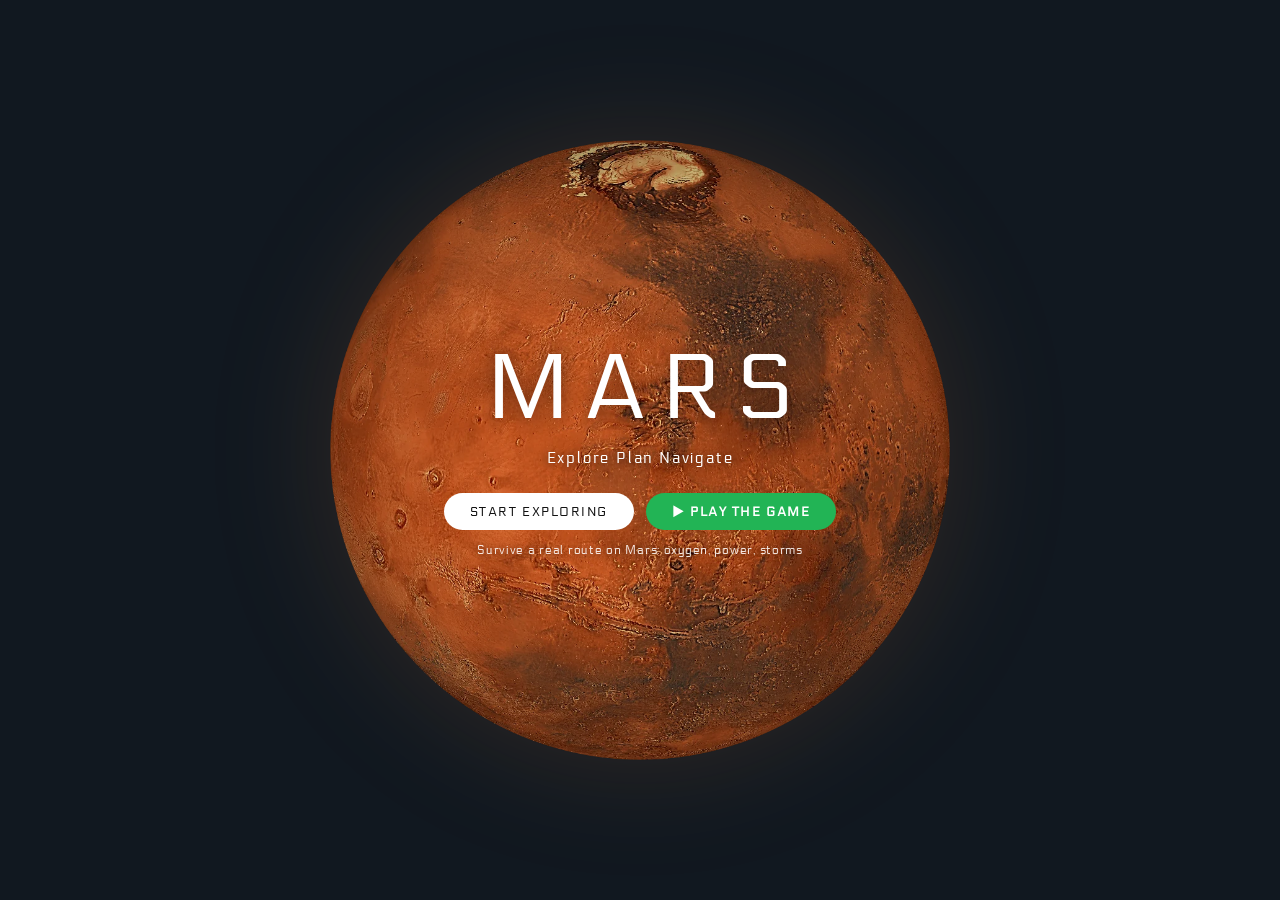
==== commit ef8bf03a: "game: Play the game on the landing page and an always-on play button; band layers only where the are" ====
--- a/frontend/index.html
+++ b/frontend/index.html
@@ -4,6 +4,9 @@
 <meta charset="utf-8" />
 <meta name="viewport" content="width=device-width, initial-scale=1" />
 <title>Marswalk Planner</title>
+<link rel="icon" href="/favicon.png" type="image/png" sizes="256x256" />
+<link rel="icon" href="/favicon.ico" sizes="48x48" />
+<link rel="apple-touch-icon" href="/apple-touch-icon.png" />
 <script>window.CESIUM_BASE_URL = "/vendor/Cesium/";</script>
 <script src="/vendor/Cesium/Cesium.js"></script>
 <script src="/weather_display.js"></script>
@@ -220,6 +223,14 @@
   #landing button { width: auto; margin: 0; padding: 10px 26px; background: #fff; color: #111; border-radius: 999px;
                     font-size: clamp(10px, 1.5vmin, 13px); font-weight: 500; letter-spacing: .12em; }
   #landing button:hover { background: #ffe9d6; }
+  #landing .ctas { display: flex; gap: 12px; flex-wrap: wrap; justify-content: center; }
+  #landing #landingPlay { background: #22b455; color: #fff; font-weight: 700; box-shadow: 0 0 0 0 #22b455aa;
+                          animation: landingPlayPulse 1.8s ease-out infinite; }
+  #landing #landingPlay:hover { background: #27c960; }
+  #landing .gameNote { margin-top: 12px; font-size: clamp(10px, 1.4vmin, 12px); letter-spacing: .06em; color: #fff;
+                       opacity: .85; text-shadow: 0 1px 8px #000c; }
+  @keyframes landingPlayPulse { to { box-shadow: 0 0 0 16px #22b45500; } }
+  @media (prefers-reduced-motion: reduce) { #landing #landingPlay { animation: none; } }
   /* Electrolize everywhere, also where other files set a font: the panel title, section headers, tour card,
      mascot speech and Play button (the section headers' "V" chevron keeps its own glyph font) */
   body #panel > h1, body #panel .panel-section > summary, body #panel #missionSettings > summary, body #sourcesButton,
@@ -296,7 +307,11 @@
     <div class="hero">
       <div class="title">MARS</div>
       <div class="sub">Explore Plan Navigate</div>
-      <button id="startExploring" type="button">Start exploring</button>
+      <div class="ctas">
+        <button id="startExploring" type="button">Start exploring</button>
+        <button id="landingPlay" type="button" title="Marswalk: Survive the Route, a first-person survival game (opens a new tab)">&#9654;&#xFE0E; Play the game</button>
+      </div>
+      <div class="gameNote">Survive a real route on Mars: oxygen, power, storms</div>
     </div>
   </div>
 </div>
@@ -2669,7 +2684,11 @@
   setTimeout(() => viewer.resize(), 50);
 }
 $("startExploring").onclick = startExploring;
-document.addEventListener("keydown", (e) => { if (e.key === "Enter" || e.key === "Escape") startExploring(); });
+// The game in a new tab; the planner opens behind it, ready for when they come back.
+$("landingPlay").onclick = () => { window.open("game.html", "_blank", "noopener"); startExploring(); };
+document.addEventListener("keydown", (e) => {
+  if ((e.key === "Enter" || e.key === "Escape") && e.target.id !== "landingPlay") startExploring();
+});
 $("startExploring").focus();
 
 // ------------------------------------------------ plan anywhere on Mars ----
@@ -3062,6 +3081,8 @@
   refreshLayer();
 };
 // Mineral layer list, science targets and the size/bands line for the current region.
+const BAND_LAYERS = new Set(["imagery", "slope", "firmness", "thermal_inertia", "elevation", "science", "minerals",
+                             "air_column_vs_gale", "albedo"]);
 function showRegionInfo() {
   const mineralLayers = $("mineralLayers");
   mineralLayers.innerHTML = "";
@@ -3069,6 +3090,14 @@
     const o = document.createElement("option"); o.value = key; o.textContent = label; mineralLayers.appendChild(o);
   }
   mineralLayers.hidden = !mineralLayers.children.length;
+  // Layers read straight from one data band: offer them only where this area has that band (a new area's CRISM
+  // minerals arrive later, and some places have no CRISM coverage at all). Computed layers always work.
+  for (const o of $("layer").options) {
+    if (!BAND_LAYERS.has(o.value)) continue;
+    const missing = !(current.bands || []).includes(o.value);
+    if (o.disabled !== missing) o.disabled = missing;
+    if (missing && $("layer").value === o.value) { $("layer").value = ""; $("layer").dispatchEvent(new Event("change")); }
+  }
   $("targets").innerHTML = '<option value="">…or pick a science target</option>' +
     current.targets.map((t, i) => `<option value="${i}">${t.name}</option>`).join("");
   $("status").textContent = current.planningReady === false ? "Terrain streams independently. Regional planning data is not ready yet." :
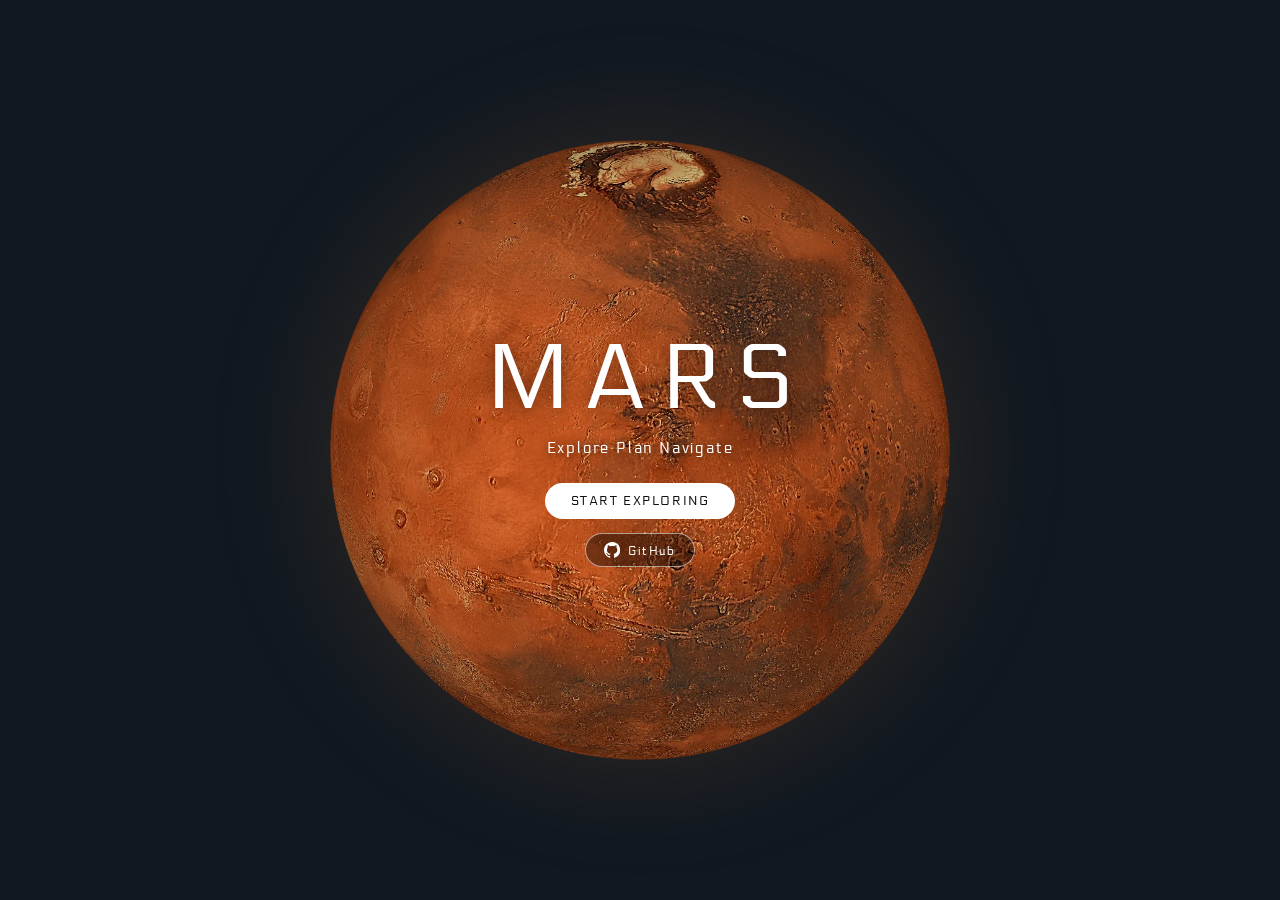
==== commit 0117276b: "title page: GitHub button linking to the project repo Co-Authored-By: Claude Opus 5.5 <noreply@anthr" ====
--- a/frontend/index.html
+++ b/frontend/index.html
@@ -223,14 +223,12 @@
   #landing button { width: auto; margin: 0; padding: 10px 26px; background: #fff; color: #111; border-radius: 999px;
                     font-size: clamp(10px, 1.5vmin, 13px); font-weight: 500; letter-spacing: .12em; }
   #landing button:hover { background: #ffe9d6; }
-  #landing .ctas { display: flex; gap: 12px; flex-wrap: wrap; justify-content: center; }
-  #landing #landingPlay { background: #22b455; color: #fff; font-weight: 700; box-shadow: 0 0 0 0 #22b455aa;
-                          animation: landingPlayPulse 1.8s ease-out infinite; }
-  #landing #landingPlay:hover { background: #27c960; }
-  #landing .gameNote { margin-top: 12px; font-size: clamp(10px, 1.4vmin, 12px); letter-spacing: .06em; color: #fff;
-                       opacity: .85; text-shadow: 0 1px 8px #000c; }
-  @keyframes landingPlayPulse { to { box-shadow: 0 0 0 16px #22b45500; } }
-  @media (prefers-reduced-motion: reduce) { #landing #landingPlay { animation: none; } }
+  #landing .github { display: inline-flex; align-items: center; gap: 8px; margin-top: 14px; padding: 8px 18px;
+                    border: 1px solid #ffffff8c; border-radius: 999px; color: #fff; text-decoration: none; background: #0006;
+                    font-size: clamp(10px, 1.4vmin, 12px); font-weight: 500; letter-spacing: .12em; text-shadow: none; }
+  #landing .github svg { width: 1.35em; height: 1.35em; fill: currentColor; }
+  #landing .github:hover { background: #fff; color: #111; }
+  #landing .github:focus { outline: none; } #landing .github:focus-visible { outline: 2px solid var(--accent); outline-offset: 3px; }
   /* Electrolize everywhere, also where other files set a font: the panel title, section headers, tour card,
      mascot speech and Play button (the section headers' "V" chevron keeps its own glyph font) */
   body #panel > h1, body #panel .panel-section > summary, body #panel #missionSettings > summary, body #sourcesButton,
@@ -307,11 +305,9 @@
     <div class="hero">
       <div class="title">MARS</div>
       <div class="sub">Explore Plan Navigate</div>
-      <div class="ctas">
-        <button id="startExploring" type="button">Start exploring</button>
-        <button id="landingPlay" type="button" title="Marswalk: Survive the Route, a first-person survival game (opens a new tab)">&#9654;&#xFE0E; Play the game</button>
-      </div>
-      <div class="gameNote">Survive a real route on Mars: oxygen, power, storms</div>
+      <button id="startExploring" type="button">Start exploring</button>
+      <a class="github" href="https://github.com/siddhilakkarsu-max/NASAHackathon26Magikid" target="_blank" rel="noopener"
+         aria-label="Source code on GitHub (opens in a new tab)"><svg viewBox="0 0 16 16" aria-hidden="true"><path d="M8 0C3.58 0 0 3.58 0 8c0 3.54 2.29 6.53 5.47 7.59.4.07.55-.17.55-.38 0-.19-.01-.82-.01-1.49-2.01.37-2.53-.49-2.69-.94-.09-.23-.48-.94-.82-1.13-.28-.15-.68-.52-.01-.53.63-.01 1.08.58 1.23.82.72 1.21 1.87.87 2.33.66.07-.52.28-.87.51-1.07-1.78-.2-3.64-.89-3.64-3.95 0-.87.31-1.59.82-2.15-.08-.2-.36-1.02.08-2.12 0 0 .67-.21 2.2.82.64-.18 1.32-.27 2-.27.68 0 1.36.09 2 .27 1.53-1.04 2.2-.82 2.2-.82.44 1.1.16 1.92.08 2.12.51.56.82 1.27.82 2.15 0 3.07-1.87 3.75-3.65 3.95.29.25.54.73.54 1.48 0 1.07-.01 1.93-.01 2.2 0 .21.15.46.55.38A8.013 8.013 0 0016 8c0-4.42-3.58-8-8-8z"/></svg>GitHub</a>
     </div>
   </div>
 </div>
@@ -2684,10 +2680,8 @@
   setTimeout(() => viewer.resize(), 50);
 }
 $("startExploring").onclick = startExploring;
-// The game in a new tab; the planner opens behind it, ready for when they come back.
-$("landingPlay").onclick = () => { window.open("game.html", "_blank", "noopener"); startExploring(); };
 document.addEventListener("keydown", (e) => {
-  if ((e.key === "Enter" || e.key === "Escape") && e.target.id !== "landingPlay") startExploring();
+  if (e.key === "Escape" || (e.key === "Enter" && !e.target.closest?.("#landing .github"))) startExploring();
 });
 $("startExploring").focus();
 
@@ -3081,8 +3075,6 @@
   refreshLayer();
 };
 // Mineral layer list, science targets and the size/bands line for the current region.
-const BAND_LAYERS = new Set(["imagery", "slope", "firmness", "thermal_inertia", "elevation", "science", "minerals",
-                             "air_column_vs_gale", "albedo"]);
 function showRegionInfo() {
   const mineralLayers = $("mineralLayers");
   mineralLayers.innerHTML = "";
@@ -3090,14 +3082,6 @@
     const o = document.createElement("option"); o.value = key; o.textContent = label; mineralLayers.appendChild(o);
   }
   mineralLayers.hidden = !mineralLayers.children.length;
-  // Layers read straight from one data band: offer them only where this area has that band (a new area's CRISM
-  // minerals arrive later, and some places have no CRISM coverage at all). Computed layers always work.
-  for (const o of $("layer").options) {
-    if (!BAND_LAYERS.has(o.value)) continue;
-    const missing = !(current.bands || []).includes(o.value);
-    if (o.disabled !== missing) o.disabled = missing;
-    if (missing && $("layer").value === o.value) { $("layer").value = ""; $("layer").dispatchEvent(new Event("change")); }
-  }
   $("targets").innerHTML = '<option value="">…or pick a science target</option>' +
     current.targets.map((t, i) => `<option value="${i}">${t.name}</option>`).join("");
   $("status").textContent = current.planningReady === false ? "Terrain streams independently. Regional planning data is not ready yet." :
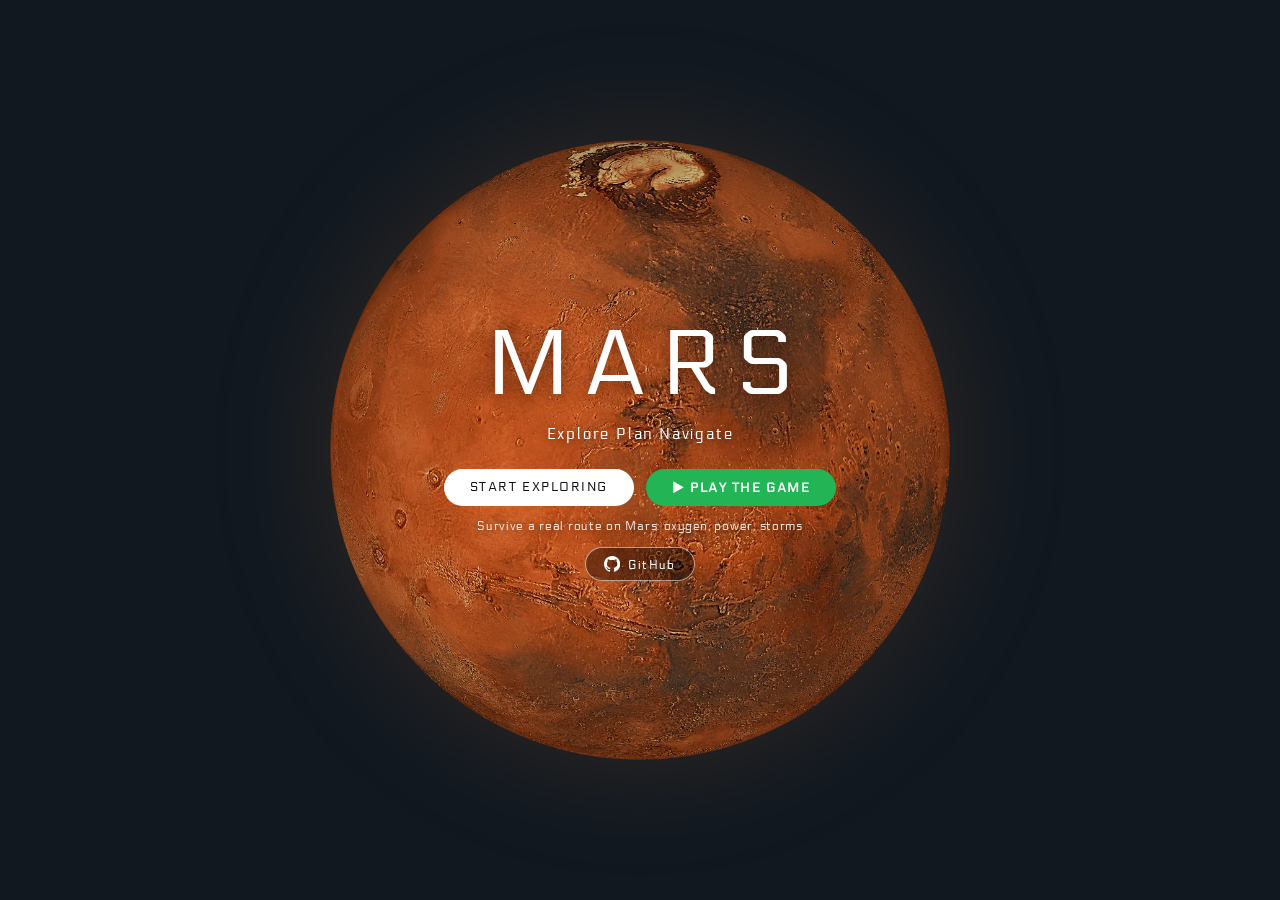
==== commit ddfc31d5: "resolve conflict in frontend/index.html: keep both the Play the game button (this branch) and the Gi" ====
--- a/frontend/index.html
+++ b/frontend/index.html
@@ -223,6 +223,14 @@
   #landing button { width: auto; margin: 0; padding: 10px 26px; background: #fff; color: #111; border-radius: 999px;
                     font-size: clamp(10px, 1.5vmin, 13px); font-weight: 500; letter-spacing: .12em; }
   #landing button:hover { background: #ffe9d6; }
+  #landing .ctas { display: flex; gap: 12px; flex-wrap: wrap; justify-content: center; }
+  #landing #landingPlay { background: #22b455; color: #fff; font-weight: 700; box-shadow: 0 0 0 0 #22b455aa;
+                          animation: landingPlayPulse 1.8s ease-out infinite; }
+  #landing #landingPlay:hover { background: #27c960; }
+  #landing .gameNote { margin-top: 12px; font-size: clamp(10px, 1.4vmin, 12px); letter-spacing: .06em; color: #fff;
+                       opacity: .85; text-shadow: 0 1px 8px #000c; }
+  @keyframes landingPlayPulse { to { box-shadow: 0 0 0 16px #22b45500; } }
+  @media (prefers-reduced-motion: reduce) { #landing #landingPlay { animation: none; } }
   #landing .github { display: inline-flex; align-items: center; gap: 8px; margin-top: 14px; padding: 8px 18px;
                     border: 1px solid #ffffff8c; border-radius: 999px; color: #fff; text-decoration: none; background: #0006;
                     font-size: clamp(10px, 1.4vmin, 12px); font-weight: 500; letter-spacing: .12em; text-shadow: none; }
@@ -305,7 +313,11 @@
     <div class="hero">
       <div class="title">MARS</div>
       <div class="sub">Explore Plan Navigate</div>
-      <button id="startExploring" type="button">Start exploring</button>
+      <div class="ctas">
+        <button id="startExploring" type="button">Start exploring</button>
+        <button id="landingPlay" type="button" title="Marswalk: Survive the Route, a first-person survival game (opens a new tab)">&#9654;&#xFE0E; Play the game</button>
+      </div>
+      <div class="gameNote">Survive a real route on Mars: oxygen, power, storms</div>
       <a class="github" href="https://github.com/siddhilakkarsu-max/NASAHackathon26Magikid" target="_blank" rel="noopener"
          aria-label="Source code on GitHub (opens in a new tab)"><svg viewBox="0 0 16 16" aria-hidden="true"><path d="M8 0C3.58 0 0 3.58 0 8c0 3.54 2.29 6.53 5.47 7.59.4.07.55-.17.55-.38 0-.19-.01-.82-.01-1.49-2.01.37-2.53-.49-2.69-.94-.09-.23-.48-.94-.82-1.13-.28-.15-.68-.52-.01-.53.63-.01 1.08.58 1.23.82.72 1.21 1.87.87 2.33.66.07-.52.28-.87.51-1.07-1.78-.2-3.64-.89-3.64-3.95 0-.87.31-1.59.82-2.15-.08-.2-.36-1.02.08-2.12 0 0 .67-.21 2.2.82.64-.18 1.32-.27 2-.27.68 0 1.36.09 2 .27 1.53-1.04 2.2-.82 2.2-.82.44 1.1.16 1.92.08 2.12.51.56.82 1.27.82 2.15 0 3.07-1.87 3.75-3.65 3.95.29.25.54.73.54 1.48 0 1.07-.01 1.93-.01 2.2 0 .21.15.46.55.38A8.013 8.013 0 0016 8c0-4.42-3.58-8-8-8z"/></svg>GitHub</a>
     </div>
@@ -2680,8 +2692,10 @@
   setTimeout(() => viewer.resize(), 50);
 }
 $("startExploring").onclick = startExploring;
+// The game in a new tab; the planner opens behind it, ready for when they come back.
+$("landingPlay").onclick = () => { window.open("game.html", "_blank", "noopener"); startExploring(); };
 document.addEventListener("keydown", (e) => {
-  if (e.key === "Escape" || (e.key === "Enter" && !e.target.closest?.("#landing .github"))) startExploring();
+  if (e.key === "Escape" || (e.key === "Enter" && !e.target.closest?.("#landingPlay, #landing .github"))) startExploring();
 });
 $("startExploring").focus();
 
@@ -3075,6 +3089,8 @@
   refreshLayer();
 };
 // Mineral layer list, science targets and the size/bands line for the current region.
+const BAND_LAYERS = new Set(["imagery", "slope", "firmness", "thermal_inertia", "elevation", "science", "minerals",
+                             "air_column_vs_gale", "albedo"]);
 function showRegionInfo() {
   const mineralLayers = $("mineralLayers");
   mineralLayers.innerHTML = "";
@@ -3082,6 +3098,14 @@
     const o = document.createElement("option"); o.value = key; o.textContent = label; mineralLayers.appendChild(o);
   }
   mineralLayers.hidden = !mineralLayers.children.length;
+  // Layers read straight from one data band: offer them only where this area has that band (a new area's CRISM
+  // minerals arrive later, and some places have no CRISM coverage at all). Computed layers always work.
+  for (const o of $("layer").options) {
+    if (!BAND_LAYERS.has(o.value)) continue;
+    const missing = !(current.bands || []).includes(o.value);
+    if (o.disabled !== missing) o.disabled = missing;
+    if (missing && $("layer").value === o.value) { $("layer").value = ""; $("layer").dispatchEvent(new Event("change")); }
+  }
   $("targets").innerHTML = '<option value="">…or pick a science target</option>' +
     current.targets.map((t, i) => `<option value="${i}">${t.name}</option>`).join("");
   $("status").textContent = current.planningReady === false ? "Terrain streams independently. Regional planning data is not ready yet." :
